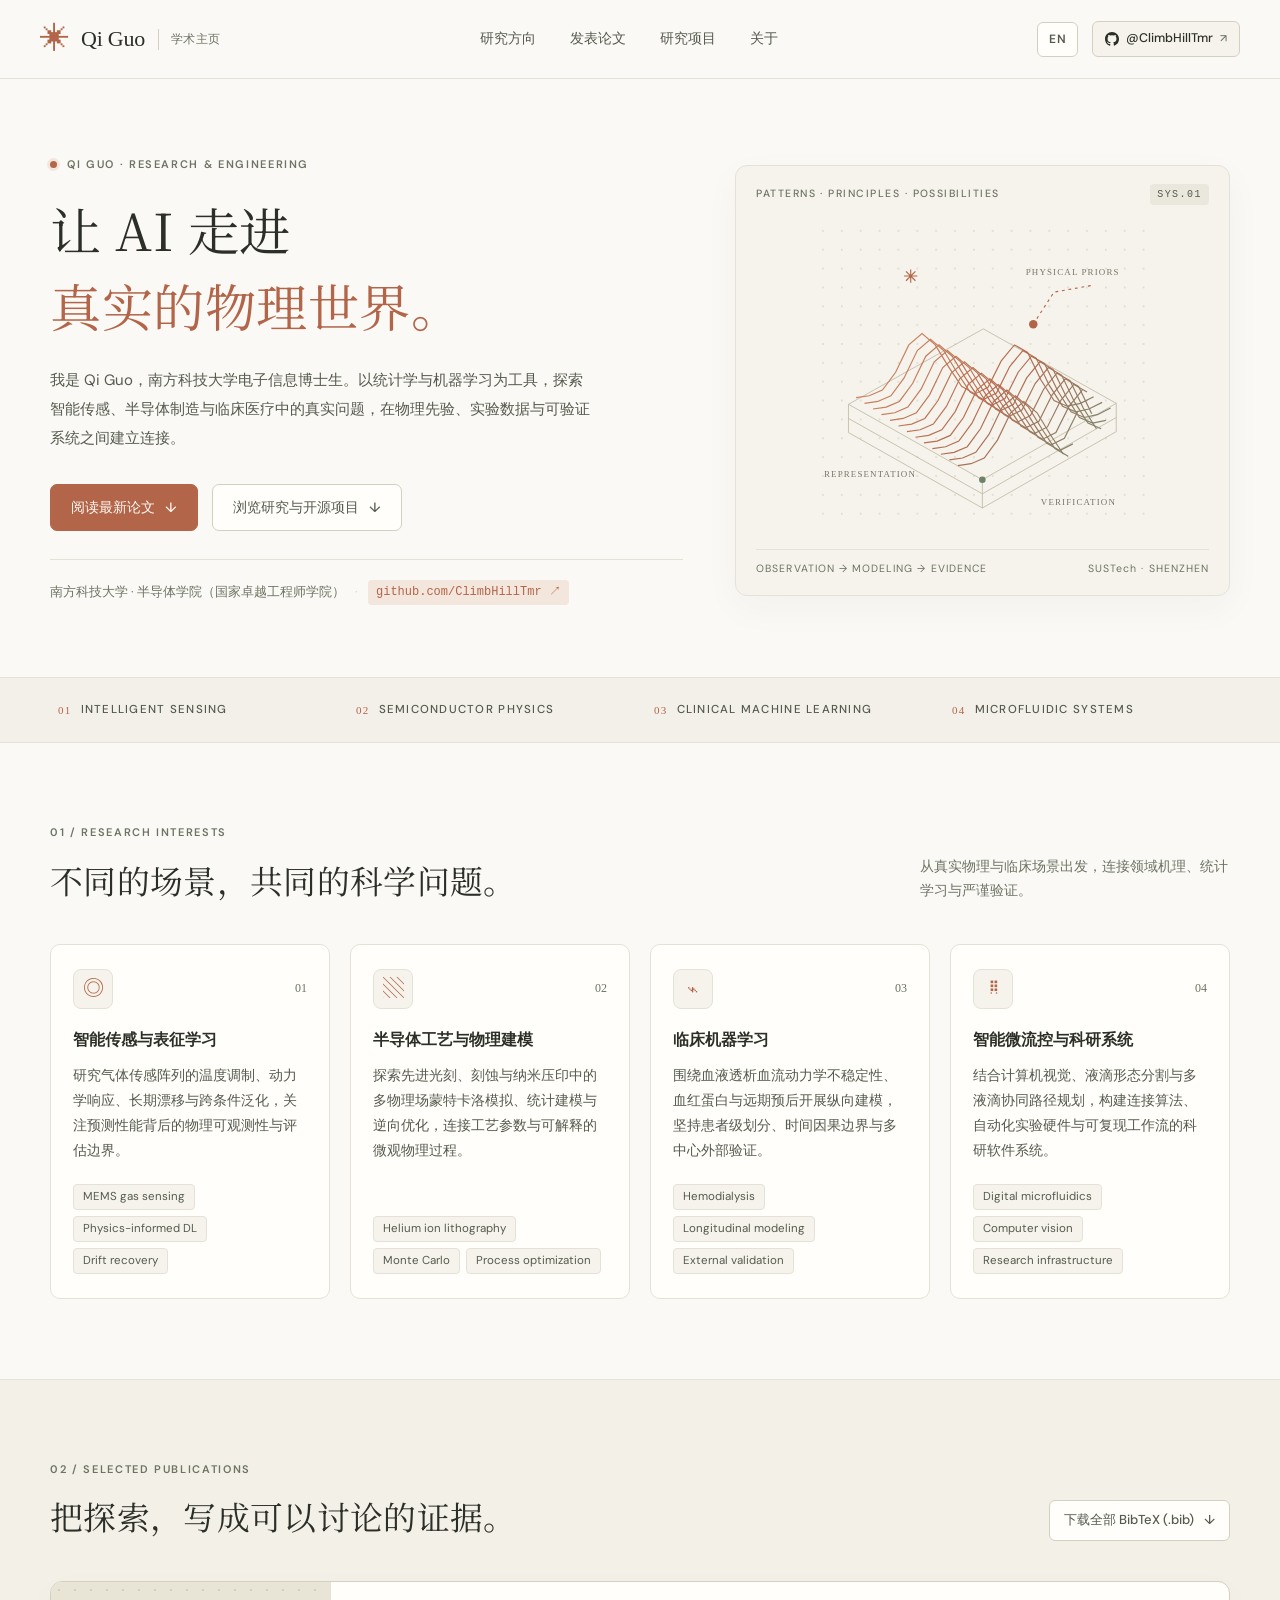
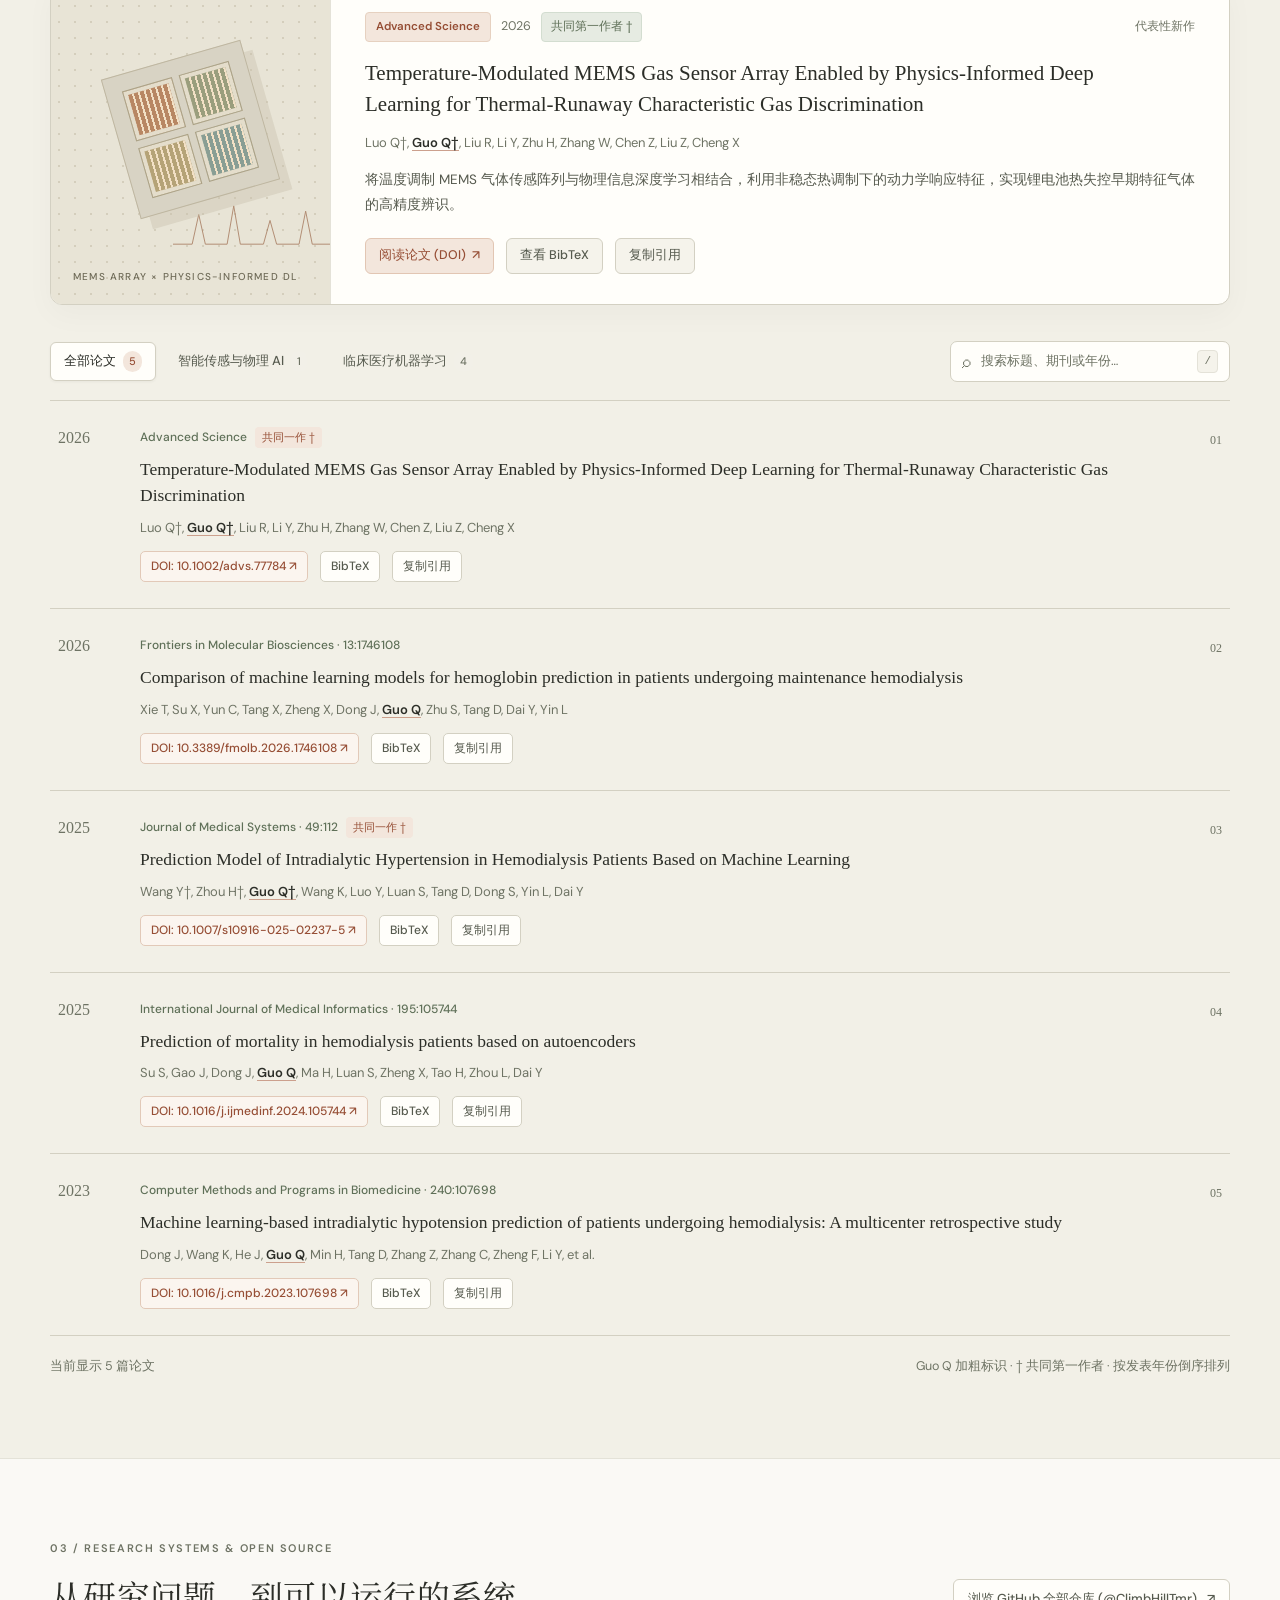
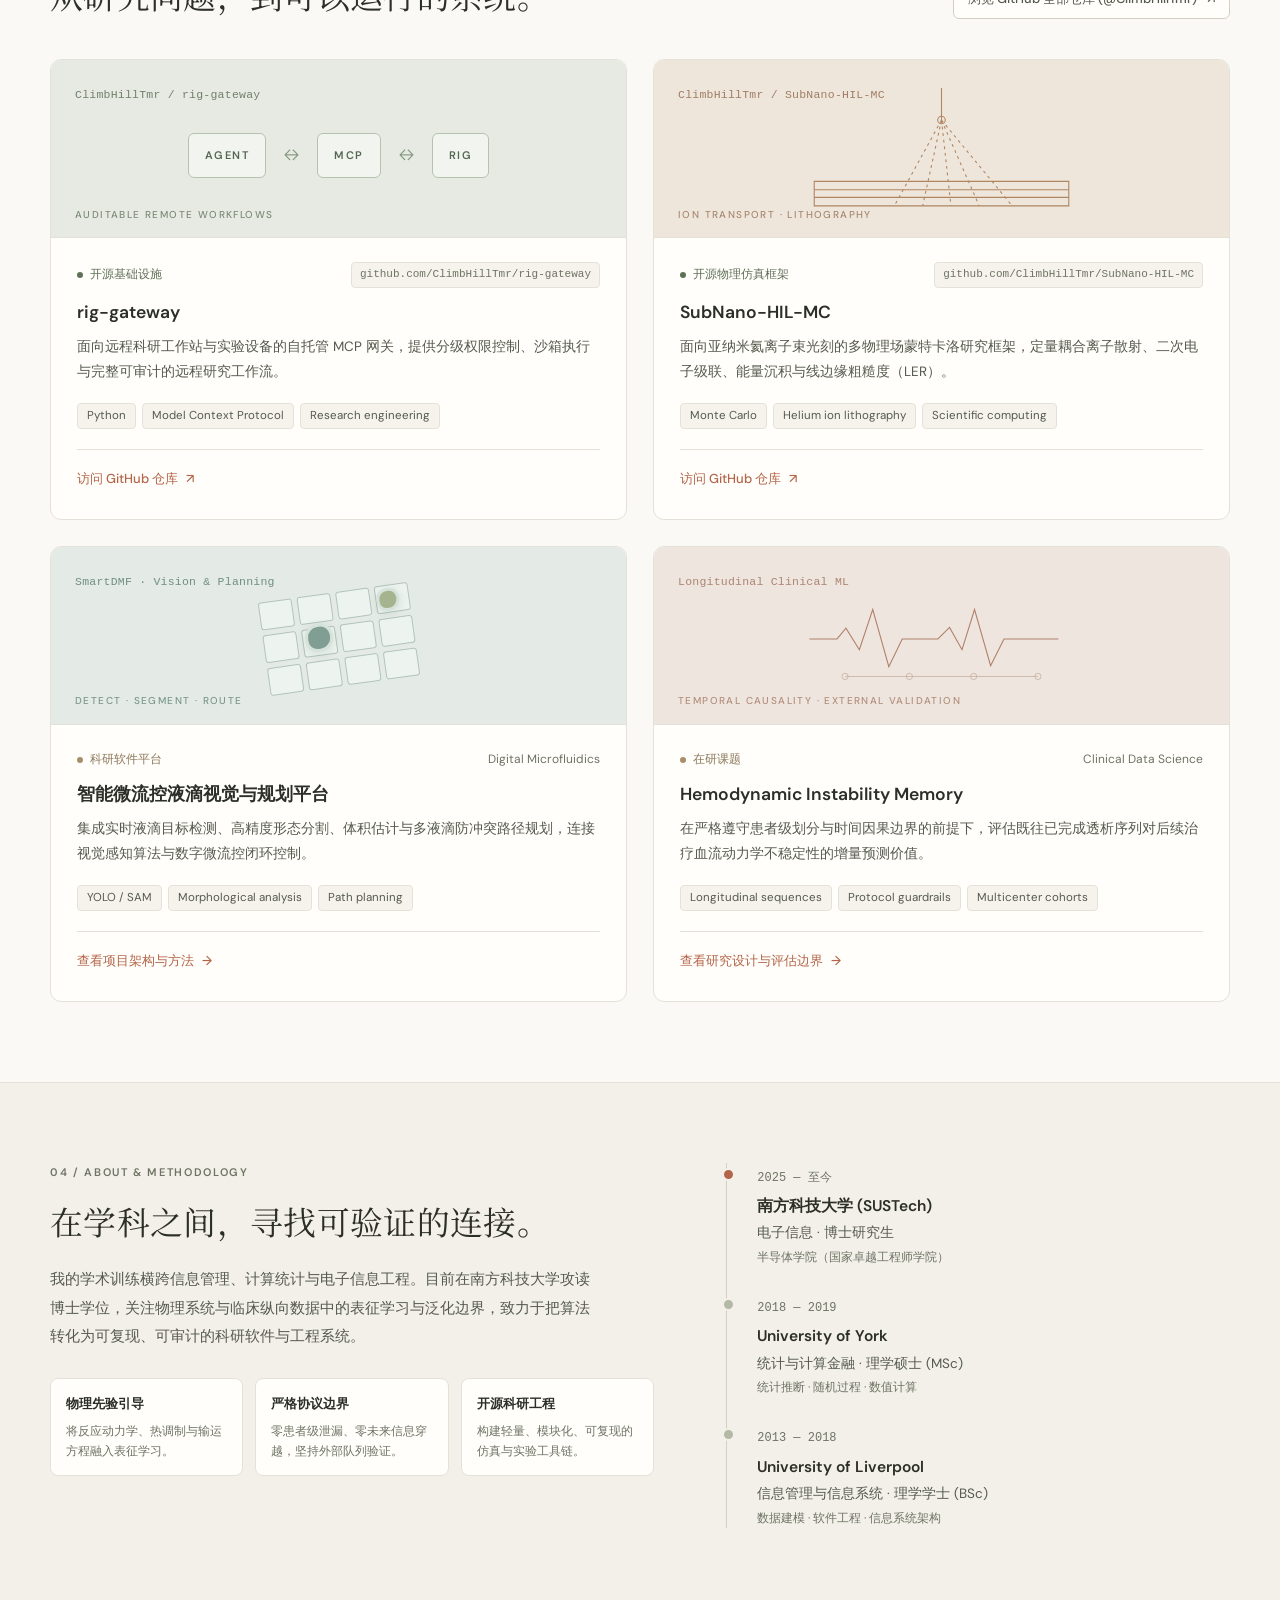
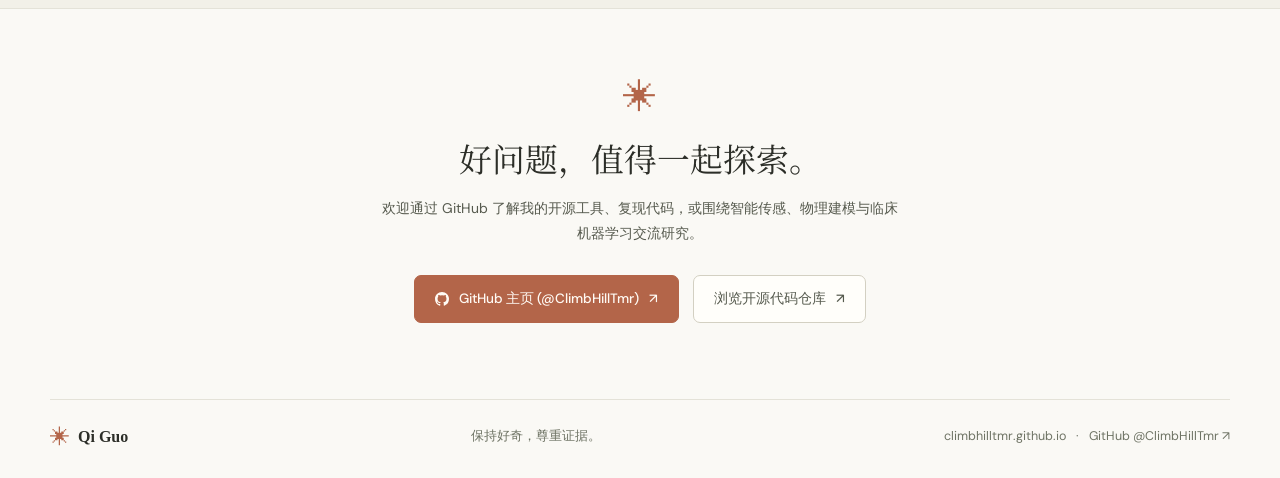
==== docs/preview.html @ ec3ea6d5 "Refine academic homepage design and optimize GitHub Pages root entry URL" ====
<!DOCTYPE html>
<html lang="zh-CN">
<head>
  <meta charset="UTF-8">
  <meta name="viewport" content="width=device-width, initial-scale=1.0">
  <title>Qi Guo · AI 与真实世界</title>
  <meta name="description" content="Qi Guo，南方科技大学电子信息博士生。研究智能传感、物理 AI、半导体工艺与临床机器学习。了解最新论文与研究项目。">
  <meta name="theme-color" content="#faf9f5">
  <link rel="canonical" href="https://climbhilltmr.github.io/">
  <meta property="og:title" content="Qi Guo · AI for the Physical World">
  <meta property="og:description" content="Research, publications, and projects at the intersection of machine learning, intelligent sensing, semiconductor modeling, and clinical data science.">
  <meta property="og:type" content="website">
  <meta property="og:url" content="https://climbhilltmr.github.io/">
  <link rel="icon" type="image/svg+xml" href="favicon.svg">
  <style>
@import url('https://fonts.googleapis.com/css2?family=DM+Sans:wght@400;500;600;700&family=Noto+Serif+SC:wght@400;500;600&display=swap');

:root {
  --bg: #faf9f5;
  --bg-alt: #f2f0e8;
  --surface: #fffefa;
  --surface-subtle: #f5f3eb;
  --ink: #2c2e28;
  --ink-secondary: #565a4e;
  --muted: #6e7364;
  --accent: #b36549;
  --accent-hover: #964e35;
  --accent-soft: #f3e6dc;
  --sage: #5f7058;
  --sage-soft: #e6ebe2;
  --line: #e4e2d8;
  --line-strong: #d3d0c2;
  --serif: 'Noto Serif SC', Georgia, 'Songti SC', serif;
  --sans: 'DM Sans', -apple-system, BlinkMacSystemFont, 'PingFang SC', 'Microsoft YaHei', sans-serif;
  --mono: ui-monospace, SFMono-Regular, Menlo, Monaco, Consolas, monospace;
}

* {
  box-sizing: border-box;
}

html {
  scroll-behavior: smooth;
  scroll-padding-top: 92px;
}

body {
  background: var(--bg);
  color: var(--ink);
  font-family: var(--sans);
  margin: 0;
  font-size: 15px;
  line-height: 1.75;
  -webkit-font-smoothing: antialiased;
}

a {
  color: inherit;
  text-decoration: none;
  transition: color 0.15s ease, border-color 0.15s ease, background-color 0.15s ease;
}

button, input, textarea {
  font: inherit;
  color: inherit;
}

button {
  cursor: pointer;
  border: 0;
  background: none;
}

a, button {
  -webkit-tap-highlight-color: transparent;
}

:where(a:any-link, button, input, textarea):focus-visible {
  outline: 2px solid var(--accent);
  outline-offset: 4px;
}

a:hover {
  color: var(--accent);
}

[hidden] {
  display: none !important;
}

.visually-hidden:where(:not(:focus-within, :active)) {
  position: absolute !important;
  clip-path: inset(50%) !important;
  overflow: hidden !important;
  width: 1px !important;
  height: 1px !important;
  margin: -1px !important;
  padding: 0 !important;
  border: 0 !important;
  white-space: nowrap !important;
}

.wrap {
  width: min(1180px, calc(100% - 96px));
  margin: 0 auto;
}

.skip {
  position: fixed;
  left: 20px;
  top: -100px;
  background: var(--surface);
  border: 1px solid var(--accent);
  border-radius: 6px;
  padding: 10px 16px;
  font-size: 13px;
  font-weight: 500;
  z-index: 100;
  box-shadow: 0 8px 24px #2c2e281a;
}

.skip:focus {
  top: 14px;
}

/* Header & Navigation */
.site-header {
  background: #faf9f5eb;
  border-bottom: 1px solid var(--line);
  position: sticky;
  top: 0;
  z-index: 30;
  backdrop-filter: blur(14px);
  -webkit-backdrop-filter: blur(14px);
}

.nav-wrap {
  width: min(1240px, calc(100% - 80px));
  height: 78px;
  margin: auto;
  display: flex;
  justify-content: space-between;
  align-items: center;
  gap: 24px;
}

.wordmark {
  display: inline-flex;
  align-items: center;
  gap: 11px;
  min-block-size: 36px;
}

.wordmark:hover {
  color: var(--ink);
}

.asterisk {
  font-size: 30px;
  font-family: Georgia, serif;
  color: var(--accent);
  font-weight: 400;
  line-height: 1;
}

.wordmark strong {
  font: 500 22px Georgia, serif;
  letter-spacing: -0.01em;
}

.wordmark-tag {
  border-left: 1px solid var(--line-strong);
  padding-left: 12px;
  margin-left: 2px;
  font-size: 12px;
  color: var(--muted);
  letter-spacing: 0.03em;
}

nav {
  display: flex;
  align-items: center;
  gap: 30px;
}

nav a {
  font-size: 13.5px;
  font-weight: 500;
  color: var(--ink-secondary);
  padding: 6px 2px;
  min-block-size: 28px;
  display: inline-flex;
  align-items: center;
  position: relative;
}

nav a.active {
  color: var(--accent);
}

nav a.active::after {
  content: '';
  position: absolute;
  left: 0;
  right: 0;
  bottom: -2px;
  height: 1.5px;
  background: var(--accent);
  border-radius: 2px;
}

.nav-actions {
  display: flex;
  align-items: center;
  gap: 14px;
}

.lang-switch {
  font-size: 12px;
  font-weight: 600;
  letter-spacing: 0.04em;
  padding: 6px 11px;
  min-block-size: 32px;
  min-inline-size: 36px;
  border: 1px solid var(--line-strong);
  border-radius: 6px;
  color: var(--ink-secondary);
  background: var(--surface);
  transition: background-color 0.15s, border-color 0.15s, color 0.15s;
}

.lang-switch:hover {
  border-color: var(--accent);
  color: var(--accent);
  background: var(--accent-soft);
}

.github-nav {
  display: inline-flex;
  align-items: center;
  gap: 7px;
  font-size: 12.5px;
  font-weight: 500;
  padding: 6px 12px;
  min-block-size: 32px;
  border-radius: 6px;
  border: 1px solid var(--line-strong);
  background: var(--surface-subtle);
  color: var(--ink);
}

.github-nav:hover {
  border-color: var(--accent);
  background: var(--accent-soft);
  color: var(--accent-hover);
}

.gh-icon {
  width: 14px;
  height: 14px;
  fill: currentColor;
  flex-shrink: 0;
}

.ext-arrow {
  color: var(--muted);
  font-size: 11px;
}

/* Hero Section */
.hero {
  display: grid;
  grid-template-columns: 1.28fr 1fr;
  gap: 52px;
  padding-top: 76px;
  padding-bottom: 72px;
  align-items: center;
}

.eyebrow {
  font-size: 11px;
  font-weight: 600;
  letter-spacing: 0.15em;
  color: var(--muted);
  margin: 0 0 18px;
  text-transform: uppercase;
}

.hero .eyebrow {
  display: flex;
  align-items: center;
  gap: 10px;
}

.status-dot {
  width: 7px;
  height: 7px;
  border-radius: 50%;
  background: var(--accent);
  box-shadow: 0 0 0 3px var(--accent-soft);
}

.hero h1 {
  font-family: var(--serif);
  font-weight: 400;
  font-size: clamp(2.25rem, 3.1vw + 1rem, 3.2rem);
  line-height: 1.48;
  letter-spacing: 0.01em;
  margin: 0 0 22px;
  color: var(--ink);
}

.hero h1 em {
  color: var(--accent);
  font-style: normal;
}

.hero-intro {
  color: var(--ink-secondary);
  font-size: 15px;
  line-height: 1.95;
  max-width: 540px;
  margin: 0 0 30px;
}

.hero-buttons {
  display: flex;
  flex-wrap: wrap;
  align-items: center;
  gap: 14px;
}

.button {
  display: inline-flex;
  align-items: center;
  justify-content: center;
  gap: 10px;
  border: 1px solid var(--line-strong);
  border-radius: 7px;
  padding: 11px 20px;
  min-block-size: 42px;
  font-size: 13.5px;
  font-weight: 500;
  background: var(--surface);
  color: var(--ink);
  transition: background-color 0.15s ease, border-color 0.15s ease, color 0.15s ease, transform 0.15s ease;
}

.button:hover {
  border-color: var(--ink-secondary);
  background: var(--bg-alt);
  color: var(--ink);
}

.button.primary {
  background: var(--accent);
  color: #fffaf4;
  border-color: var(--accent);
}

.button.primary:hover {
  background: var(--accent-hover);
  border-color: var(--accent-hover);
  color: #ffffff;
}

.button.secondary {
  background: var(--surface);
  color: var(--ink-secondary);
}

.button.secondary:hover {
  border-color: var(--accent);
  color: var(--accent);
  background: var(--accent-soft);
}

.hero-meta {
  margin-top: 28px;
  padding-top: 20px;
  border-top: 1px solid var(--line);
  display: flex;
  flex-wrap: wrap;
  align-items: center;
  gap: 10px;
  font-size: 12.5px;
  color: var(--muted);
}

.meta-sep {
  color: var(--line-strong);
}

.hero-gh-link {
  font-family: var(--mono);
  font-size: 12px;
  color: var(--accent);
  padding: 2px 8px;
  border-radius: 4px;
  background: var(--accent-soft);
}

.hero-gh-link:hover {
  background: #ead5c5;
  color: var(--accent-hover);
}

.hero-visual {
  position: relative;
}

.visual-card {
  background: var(--surface-subtle);
  border: 1px solid var(--line);
  border-radius: 12px;
  padding: 18px 20px 16px;
  box-shadow: 0 12px 36px #2c2e280a;
}

.visual-kicker {
  display: flex;
  align-items: center;
  justify-content: space-between;
  font-size: 10.5px;
  font-weight: 500;
  letter-spacing: 0.14em;
  color: var(--muted);
  margin-bottom: 6px;
}

.visual-badge {
  font-family: var(--mono);
  font-size: 10px;
  padding: 2px 7px;
  border-radius: 4px;
  background: #eae7dc;
  color: var(--ink-secondary);
}

.visual-card > svg {
  display: block;
  width: 100%;
  max-height: 330px;
}

.visual-foot {
  display: flex;
  align-items: center;
  justify-content: space-between;
  margin-top: 8px;
  padding-top: 10px;
  border-top: 1px solid var(--line);
  font-size: 10.5px;
  letter-spacing: 0.1em;
  color: var(--muted);
}

/* Research Domain Strip */
.research-strip {
  border-block: 1px solid var(--line);
  background: var(--bg-alt);
}

.research-strip > .wrap {
  display: grid;
  grid-template-columns: repeat(4, 1fr);
  gap: 12px;
  padding-block: 16px;
}

.research-strip a {
  display: inline-flex;
  align-items: center;
  gap: 9px;
  font-size: 11.5px;
  font-weight: 500;
  letter-spacing: 0.11em;
  color: var(--ink-secondary);
  padding: 6px 8px;
  border-radius: 6px;
}

.research-strip a span {
  font-family: Georgia, serif;
  font-size: 11px;
  color: var(--accent);
}

.research-strip a:hover {
  color: var(--accent);
  background: #e9e6dc;
}

/* Generic Sections */
.section {
  padding-top: 80px;
  padding-bottom: 80px;
}

.section-top {
  display: flex;
  align-items: flex-end;
  justify-content: space-between;
  gap: 32px;
  margin-bottom: 40px;
}

.section-top .eyebrow {
  margin-bottom: 12px;
}

.section h2 {
  font-family: var(--serif);
  font-size: clamp(1.6rem, 2vw + 0.85rem, 2.05rem);
  letter-spacing: 0.01em;
  line-height: 1.5;
  font-weight: 400;
  margin: 0;
  color: var(--ink);
}

.section-note {
  font-size: 13.5px;
  line-height: 1.8;
  color: var(--muted);
  max-width: 310px;
  margin: 0;
}

.pill-link {
  display: inline-flex;
  align-items: center;
  gap: 10px;
  font-size: 13px;
  font-weight: 500;
  color: var(--ink-secondary);
  white-space: nowrap;
  padding: 8px 14px;
  min-block-size: 36px;
  border: 1px solid var(--line-strong);
  border-radius: 6px;
  background: var(--surface);
}

.pill-link:hover {
  border-color: var(--accent);
  color: var(--accent);
  background: var(--accent-soft);
}

/* 01 Research Grid */
.research-grid {
  display: grid;
  grid-template-columns: repeat(4, 1fr);
  gap: 20px;
}

.research-item {
  position: relative;
  padding: 24px 22px;
  background: var(--surface);
  border: 1px solid var(--line);
  border-radius: 10px;
  display: flex;
  flex-direction: column;
  transition: border-color 0.2s ease, transform 0.2s ease, box-shadow 0.2s ease;
}

.research-item:hover {
  border-color: var(--line-strong);
  transform: translateY(-2px);
  box-shadow: 0 10px 28px #2c2e280a;
}

.research-card-head {
  display: flex;
  align-items: center;
  justify-content: space-between;
  margin-bottom: 20px;
}

.research-icon {
  width: 40px;
  height: 40px;
  background: var(--surface-subtle);
  border: 1px solid var(--line);
  border-radius: 8px;
  color: var(--accent);
  display: grid;
  place-items: center;
  font-size: 21px;
}

.item-index {
  font-size: 12px;
  color: var(--muted);
  font-family: Georgia, serif;
}

.research-item h3 {
  font-weight: 600;
  font-size: 15.5px;
  line-height: 1.5;
  margin: 0 0 12px;
  color: var(--ink);
}

.research-item p {
  font-size: 13.5px;
  line-height: 1.85;
  color: var(--ink-secondary);
  margin: 0 0 20px;
  flex: 1;
}

.tags {
  display: flex;
  flex-wrap: wrap;
  gap: 6px;
}

.tags span {
  font-size: 11.5px;
  padding: 4px 9px;
  background: var(--surface-subtle);
  border: 1px solid var(--line);
  border-radius: 4px;
  color: var(--ink-secondary);
  line-height: 1.4;
}

/* 02 Publications */
.publications {
  background: #f2f0e7;
  border-block: 1px solid var(--line);
}

.featured-paper {
  display: grid;
  grid-template-columns: 280px 1fr;
  background: var(--surface);
  border: 1px solid var(--line-strong);
  border-radius: 12px;
  overflow: hidden;
  margin-bottom: 36px;
  box-shadow: 0 10px 30px #2c2e2808;
}

.paper-art {
  background: #e8e4d6;
  position: relative;
  display: flex;
  align-items: center;
  justify-content: center;
  min-height: 290px;
  overflow: hidden;
  border-right: 1px solid var(--line);
}

.paper-art::before {
  content: '';
  position: absolute;
  inset: 0;
  background-image: radial-gradient(#b5ad96 1px, transparent 1px);
  background-size: 16px 16px;
  opacity: 0.4;
}

.chip {
  display: grid;
  grid-template-columns: repeat(2, 50px);
  gap: 9px;
  padding: 17px;
  background: #d8d3c4;
  transform: rotate(-16deg);
  border: 1px solid #bfb7a1;
  box-shadow: 9px 13px 0 #c6bfab66;
  z-index: 1;
  margin-top: -26px;
}

.chip > span {
  height: 50px;
  border: 4px solid #e4ddcb;
  outline: 1px solid #aba185;
  position: relative;
  background: repeating-linear-gradient(90deg, transparent, transparent 4px, #f2e0c5 4px, #f2e0c5 6px);
}

.chip > span:nth-child(1) { background-color: #b88763; }
.chip > span:nth-child(2) { background-color: #9a9e7d; }
.chip > span:nth-child(3) { background-color: #b5a377; }
.chip > span:nth-child(4) { background-color: #899e94; }

.signal {
  position: absolute;
  bottom: 40px;
  right: -8px;
  width: 165px;
  opacity: 0.78;
}

.signal svg {
  fill: none;
  stroke: #9e6d50;
  stroke-width: 1.4;
}

.art-label {
  position: absolute;
  bottom: 18px;
  left: 22px;
  font-size: 10px;
  font-weight: 500;
  letter-spacing: 0.12em;
  color: #6f6b58;
}

.featured-copy {
  padding: 30px 34px;
  display: flex;
  flex-direction: column;
  justify-content: center;
}

.paper-meta {
  display: flex;
  align-items: center;
  flex-wrap: wrap;
  gap: 10px;
  font-size: 12.5px;
  color: var(--muted);
}

.journal-pill {
  font-size: 11.5px;
  font-weight: 600;
  color: var(--accent-hover);
  padding: 4px 10px;
  background: var(--accent-soft);
  border: 1px solid #e6d1c0;
  border-radius: 4px;
}

.role-pill {
  font-size: 11.5px;
  font-weight: 500;
  color: var(--sage);
  padding: 4px 9px;
  background: var(--sage-soft);
  border: 1px solid #d3ddd0;
  border-radius: 4px;
}

.latest {
  font-size: 11.5px;
  font-weight: 500;
  color: var(--muted);
  margin-left: auto;
}

.featured-copy h3 {
  font: 400 21px/1.48 Georgia, serif;
  margin: 16px 0 12px;
  max-width: 740px;
  color: var(--ink);
}

.authors {
  font-size: 13px;
  color: var(--muted);
  line-height: 1.7;
  margin: 0;
}

.author-self {
  color: var(--ink);
  font-weight: 600;
  text-decoration: underline;
  text-decoration-color: #cca08d;
  text-underline-offset: 3px;
}

.paper-summary {
  font-size: 13.5px;
  line-height: 1.85;
  color: var(--ink-secondary);
  margin: 14px 0 20px;
}

.paper-actions {
  display: flex;
  flex-wrap: wrap;
  gap: 12px;
  align-items: center;
  font-size: 12.5px;
}

.action-pill {
  display: inline-flex;
  align-items: center;
  gap: 6px;
  padding: 6px 13px;
  min-block-size: 32px;
  border-radius: 6px;
  border: 1px solid var(--line-strong);
  background: var(--surface-subtle);
  font-size: 12.5px;
  font-weight: 500;
  color: var(--ink-secondary);
}

.action-pill:hover {
  border-color: var(--accent);
  color: var(--accent);
  background: var(--accent-soft);
}

.action-pill.primary-link {
  background: var(--accent-soft);
  border-color: #e2c6b3;
  color: var(--accent-hover);
}

.action-pill.primary-link:hover {
  background: var(--accent);
  border-color: var(--accent);
  color: #fff;
}

.publication-controls {
  display: flex;
  align-items: center;
  justify-content: space-between;
  gap: 20px;
  padding-bottom: 18px;
  border-bottom: 1px solid var(--line-strong);
}

.filter-group {
  display: flex;
  flex-wrap: wrap;
  gap: 8px;
}

.filter {
  display: inline-flex;
  align-items: center;
  gap: 7px;
  font-size: 13px;
  font-weight: 500;
  border-radius: 6px;
  padding: 7px 13px;
  min-block-size: 34px;
  color: var(--ink-secondary);
  border: 1px solid transparent;
  transition: background-color 0.15s, color 0.15s, border-color 0.15s;
}

.filter:hover {
  background: #e7e4d8;
  color: var(--ink);
}

.filter.active {
  background: var(--surface);
  border-color: var(--line-strong);
  color: var(--ink);
  box-shadow: 0 1px 3px #2c2e280d;
}

.filter-count {
  font-size: 11px;
  padding: 1px 6px;
  border-radius: 10px;
  background: var(--bg-alt);
  color: var(--muted);
}

.filter.active .filter-count {
  background: var(--accent-soft);
  color: var(--accent-hover);
}

.paper-search {
  display: flex;
  align-items: center;
  gap: 8px;
  background: var(--surface);
  border: 1px solid var(--line-strong);
  border-radius: 7px;
  padding: 4px 11px;
  min-block-size: 36px;
  color: var(--muted);
}

.paper-search:focus-within {
  border-color: var(--accent);
}

.search-icon {
  font-size: 17px;
  line-height: 1;
}

.paper-search input {
  width: 210px;
  border: 0;
  background: none;
  outline: none;
  padding: 4px 2px;
  font-size: 13px;
  color: var(--ink);
}

.paper-search input::placeholder {
  color: var(--muted);
}

.search-kbd {
  font-family: var(--mono);
  font-size: 11px;
  padding: 1px 6px;
  border: 1px solid var(--line);
  border-radius: 4px;
  color: var(--muted);
  background: var(--surface-subtle);
}

.paper-row {
  display: grid;
  grid-template-columns: 64px 1fr 32px;
  gap: 18px;
  padding: 26px 8px;
  border-bottom: 1px solid var(--line-strong);
  transition: background-color 0.15s ease;
}

.paper-row:hover {
  background: #f7f5ed;
}

.paper-row > time {
  font: 400 16px Georgia, serif;
  color: var(--muted);
  padding-top: 2px;
}

.paper-row-meta {
  display: flex;
  align-items: center;
  flex-wrap: wrap;
  gap: 8px;
}

.paper-journal {
  font-size: 12px;
  font-weight: 500;
  color: var(--sage);
}

.paper-tag {
  font-size: 11px;
  padding: 1px 7px;
  border-radius: 4px;
  background: var(--accent-soft);
  color: var(--accent-hover);
}

.paper-row h3 {
  font: 400 17.5px/1.52 Georgia, serif;
  margin: 8px 0;
  color: var(--ink);
}

.paper-row p {
  font-size: 13px;
  color: var(--muted);
  line-height: 1.7;
  margin: 0 0 12px;
}

.paper-row .paper-actions a,
.paper-row .paper-actions button {
  font-size: 12px;
  font-weight: 500;
  padding: 4px 10px;
  min-block-size: 28px;
  border-radius: 5px;
  border: 1px solid var(--line-strong);
  background: var(--surface);
  color: var(--ink-secondary);
  display: inline-flex;
  align-items: center;
}

.paper-row .paper-actions a {
  color: var(--accent-hover);
  border-color: #e2c9b8;
  background: #fbf5ef;
}

.paper-row .paper-actions a:hover,
.paper-row .paper-actions button:hover {
  border-color: var(--accent);
  color: var(--accent-hover);
  background: var(--accent-soft);
}

.pub-number {
  font-family: Georgia, serif;
  font-size: 12px;
  color: var(--muted);
  text-align: right;
  padding-top: 3px;
}

.publication-foot {
  display: flex;
  justify-content: space-between;
  flex-wrap: wrap;
  gap: 12px;
  font-size: 12.5px;
  color: var(--muted);
  margin-top: 20px;
}

.empty {
  padding: 36px 20px;
  text-align: center;
  color: var(--muted);
  font-size: 14px;
  background: var(--surface);
  border: 1px dashed var(--line-strong);
  border-radius: 8px;
  margin-top: 16px;
}

/* 03 Projects Grid */
.project-grid {
  display: grid;
  grid-template-columns: repeat(2, 1fr);
  gap: 26px;
}

.project {
  border: 1px solid var(--line);
  border-radius: 11px;
  overflow: hidden;
  background: var(--surface);
  display: flex;
  flex-direction: column;
  transition: border-color 0.2s ease, transform 0.2s ease, box-shadow 0.2s ease;
}

.project:hover {
  border-color: var(--line-strong);
  transform: translateY(-3px);
  box-shadow: 0 12px 32px #2c2e280c;
}

.project-visual {
  height: 178px;
  position: relative;
  overflow: hidden;
  padding: 20px 24px;
  background: #eeeee4;
  border-bottom: 1px solid var(--line);
}

.terminal-label {
  font-family: var(--mono);
  font-size: 11.5px;
  font-weight: 500;
  letter-spacing: 0.02em;
  opacity: 0.8;
}

.visual-detail {
  position: absolute;
  bottom: 14px;
  left: 24px;
  font-size: 10px;
  font-weight: 500;
  letter-spacing: 0.14em;
  opacity: 0.72;
}

.gateway {
  background: #e6eae2;
  color: #546651;
}

.gateway-flow {
  display: flex;
  align-items: center;
  justify-content: center;
  margin-top: 26px;
  gap: 18px;
}

.gateway-flow span {
  font-size: 11px;
  font-weight: 600;
  letter-spacing: 0.14em;
  border: 1px solid #b5c2ae;
  background: #f2f5ef;
  padding: 12px 16px;
  border-radius: 6px;
}

.gateway-flow i {
  font-style: normal;
  color: #84967f;
}

.lithography {
  background: #eee6db;
  color: #8c6448;
}

.lithography svg {
  display: block;
  position: absolute;
  inset: 28px 40px auto;
  width: calc(100% - 80px);
  height: 132px;
  fill: none;
  stroke: #b08562;
  stroke-width: 1.15;
}

.droplet {
  background: #e4eae6;
  color: #53786e;
}

.droplet-grid {
  position: absolute;
  left: 50%;
  top: 52%;
  transform: translate(-50%, -50%) rotate(-8deg);
  display: grid;
  grid-template-columns: repeat(4, 34px);
  gap: 5px;
}

.droplet-grid span {
  height: 28px;
  border: 1px solid #b2c5b8;
  border-radius: 3px;
  background: #edf3ef;
}

.droplet-grid i {
  position: absolute;
  width: 28px;
  height: 28px;
  left: 42px;
  top: 29px;
  background: #809e93;
  border: 3px solid #d5e3db;
  border-radius: 48% 45% 50% 42%;
  box-shadow: 0 2px 8px #53786e26;
}

.droplet-grid i:last-child {
  width: 23px;
  height: 23px;
  left: 118px;
  top: 3px;
  background: #a5b38e;
}

.clinical {
  background: #efe5df;
  color: #9b6e56;
}

.clinical svg {
  position: absolute;
  top: 25px;
  left: 45px;
  width: calc(100% - 90px);
  height: 125px;
  stroke: #b0826b;
  stroke-width: 1.25;
  fill: none;
}

.clinical svg > g {
  stroke: #c4ad9d;
  stroke-width: 0.85;
}

.project-copy {
  padding: 24px 26px;
  display: flex;
  flex-direction: column;
  flex: 1;
}

.project-meta {
  display: flex;
  justify-content: space-between;
  align-items: center;
  flex-wrap: wrap;
  gap: 10px;
  font-size: 12px;
  color: var(--muted);
  margin-bottom: 12px;
}

.project-status {
  color: var(--sage);
  font-size: 12px;
  font-weight: 500;
}

.project-status::before {
  content: '';
  width: 6px;
  height: 6px;
  display: inline-block;
  border-radius: 50%;
  background: var(--sage);
  margin-right: 7px;
  vertical-align: middle;
}

.project-status.neutral {
  color: #8c7759;
}

.project-status.neutral::before {
  background: #a88f6b;
}

.repo-slug {
  font-family: var(--mono);
  font-size: 11px;
  color: var(--muted);
  background: var(--surface-subtle);
  padding: 2px 8px;
  border-radius: 4px;
  border: 1px solid var(--line);
}

.project h3 {
  font-size: 17.5px;
  font-weight: 600;
  line-height: 1.45;
  margin: 0 0 10px;
  color: var(--ink);
}

.project p {
  font-size: 13.5px;
  color: var(--ink-secondary);
  line-height: 1.85;
  margin: 0 0 18px;
  flex: 1;
}

.project .tags {
  margin-bottom: 20px;
}

.project-actions {
  padding-top: 14px;
  border-top: 1px solid var(--line);
}

.project-link {
  font-size: 13px;
  font-weight: 500;
  padding: 4px 0;
  min-block-size: 28px;
  color: var(--accent);
  display: inline-flex;
  align-items: center;
  gap: 8px;
}

.project-link:hover {
  color: var(--accent-hover);
}

/* 04 About & Methodology */
.about {
  border-block: 1px solid var(--line);
  background: var(--bg-alt);
}

.about-grid {
  display: grid;
  grid-template-columns: 1.2fr 1fr;
  gap: 72px;
  align-items: start;
}

.about .eyebrow {
  margin-bottom: 14px;
}

.about-description {
  font-size: 14.5px;
  line-height: 1.95;
  color: var(--ink-secondary);
  margin: 20px 0 28px;
  max-width: 540px;
}

.principles-grid {
  display: grid;
  grid-template-columns: repeat(3, 1fr);
  gap: 12px;
}

.principle-card {
  background: var(--surface);
  border: 1px solid var(--line);
  border-radius: 8px;
  padding: 14px 15px;
}

.principle-card strong {
  display: block;
  font-size: 13px;
  font-weight: 600;
  color: var(--ink);
  margin-bottom: 6px;
}

.principle-card span {
  display: block;
  font-size: 12px;
  line-height: 1.65;
  color: var(--muted);
}

.education {
  display: grid;
  gap: 26px;
  border-left: 1px solid var(--line-strong);
  padding-left: 30px;
}

.education > div {
  position: relative;
}

.education > div::before {
  content: '';
  height: 9px;
  width: 9px;
  background: #b4b9a5;
  border-radius: 50%;
  position: absolute;
  left: -35px;
  top: 5px;
  border: 2px solid var(--bg-alt);
}

.education > div:first-child::before {
  background: var(--accent);
}

.edu-period {
  font-family: var(--mono);
  font-size: 12px;
  color: var(--muted);
}

.education h3 {
  font-size: 15.5px;
  font-weight: 600;
  line-height: 1.5;
  margin: 6px 0 4px;
  color: var(--ink);
}

.education p {
  font-size: 13.5px;
  color: var(--ink-secondary);
  margin: 0 0 4px;
  line-height: 1.6;
}

.education small {
  display: block;
  font-size: 12px;
  color: var(--muted);
  line-height: 1.6;
}

/* Contact CTA */
.contact {
  text-align: center;
  padding-top: 72px;
  padding-bottom: 76px;
}

.contact .asterisk {
  font-size: 34px;
  display: block;
  margin-bottom: 18px;
}

.contact h2 {
  font: 400 clamp(1.6rem, 2vw + 0.85rem, 2.05rem)/1.55 var(--serif);
  margin: 0 0 12px;
}

.contact p {
  font-size: 14px;
  color: var(--ink-secondary);
  line-height: 1.85;
  max-width: 520px;
  margin: 0 auto 28px;
}

.contact-actions {
  display: flex;
  justify-content: center;
  flex-wrap: wrap;
  gap: 14px;
}

/* Footer */
.site-footer {
  padding-top: 26px;
  padding-bottom: 30px;
  border-top: 1px solid var(--line);
  display: flex;
  align-items: center;
  justify-content: space-between;
  color: var(--muted);
  font-size: 12.5px;
  gap: 20px;
}

.footer-brand {
  display: inline-flex;
  align-items: center;
  gap: 8px;
  font: 500 16px Georgia, serif;
  color: var(--ink);
  white-space: nowrap;
}

.footer-brand .asterisk {
  font-size: 20px;
}

.footer-motto {
  color: var(--muted);
}

.footer-links {
  display: flex;
  align-items: center;
  gap: 10px;
  font-size: 12.5px;
}

/* Dialogs & Toast */
dialog {
  border: 1px solid var(--line-strong);
  border-radius: 12px;
  width: min(660px, calc(100% - 32px));
  padding: 28px 30px;
  background: var(--surface);
  color: var(--ink);
  box-shadow: 0 25px 80px #2c2e2833;
  max-height: 85dvh;
  overflow: auto;
}

dialog::backdrop {
  background: #2c2e2855;
  backdrop-filter: blur(4px);
  -webkit-backdrop-filter: blur(4px);
}

.dialog-head {
  display: flex;
  justify-content: space-between;
  align-items: flex-start;
  gap: 20px;
  margin-bottom: 20px;
}

.dialog-head .eyebrow {
  margin-bottom: 6px;
}

.dialog-head h2 {
  font: 400 22px/1.45 var(--serif);
  margin: 0;
}

.close-dialog {
  font-size: 24px;
  line-height: 1;
  color: var(--muted);
  padding: 4px 8px;
  min-block-size: 32px;
  min-inline-size: 32px;
  border-radius: 6px;
}

.close-dialog:hover {
  background: var(--bg-alt);
  color: var(--ink);
}

.dialog-bottom {
  display: flex;
  flex-wrap: wrap;
  align-items: center;
  gap: 14px;
  margin-top: 18px;
  font-size: 13px;
  color: var(--sage);
}

#citation-text {
  width: 100%;
  min-height: 230px;
  border: 1px solid var(--line-strong);
  padding: 16px;
  border-radius: 8px;
  background: var(--surface-subtle);
  resize: vertical;
  font: 12.5px/1.75 var(--mono);
  color: var(--ink);
}

#project-detail {
  font-size: 14px;
  line-height: 1.9;
  color: var(--ink-secondary);
}

#project-detail p {
  margin: 0 0 14px;
}

#project-detail ul {
  margin: 12px 0 16px;
  padding-left: 20px;
}

#project-detail li {
  margin-bottom: 6px;
}

#project-detail .detail-note {
  font-size: 12.5px;
  color: var(--ink-secondary);
  background: var(--surface-subtle);
  border-left: 3px solid var(--accent);
  padding: 12px 16px;
  border-radius: 4px;
  margin-top: 16px;
}

.toast {
  position: fixed;
  left: 50%;
  bottom: 26px;
  transform: translateX(-50%);
  background: #2c2e28;
  color: #faf9f5;
  padding: 10px 18px;
  border-radius: 8px;
  font-size: 13px;
  font-weight: 500;
  box-shadow: 0 10px 30px #0000002e;
  z-index: 60;
}

.menu {
  display: none;
  min-block-size: 34px;
  min-inline-size: 34px;
  border: 1px solid var(--line-strong);
  border-radius: 6px;
  background: var(--surface);
}

.menu > span {
  width: 16px;
  height: 1.5px;
  background: var(--ink);
  display: block;
  margin: 4px auto;
}

/* Responsive Breakpoints */
@media (max-width: 1100px) {
  .wrap, .nav-wrap {
    width: calc(100% - 64px);
  }
  .hero {
    gap: 32px;
    padding-block: 60px;
  }
  .research-grid {
    grid-template-columns: repeat(2, 1fr);
  }
  .featured-paper {
    grid-template-columns: 230px 1fr;
  }
  .about-grid {
    grid-template-columns: 1fr;
    gap: 44px;
  }
}

@media (max-width: 820px) {
  .wrap, .nav-wrap {
    width: calc(100% - 44px);
  }
  .wordmark-tag {
    display: none;
  }
  nav {
    gap: 18px;
  }
  .hero {
    grid-template-columns: 1fr;
    padding-block: 48px;
  }
  .hero-intro {
    max-width: 100%;
  }
  .research-strip > .wrap {
    grid-template-columns: repeat(2, 1fr);
  }
  .section {
    padding-block: 60px;
  }
  .section-top {
    flex-direction: column;
    align-items: flex-start;
    gap: 14px;
  }
  .section-note {
    max-width: 100%;
  }
  .featured-paper {
    grid-template-columns: 1fr;
  }
  .paper-art {
    min-height: 200px;
    border-right: 0;
    border-bottom: 1px solid var(--line);
  }
  .publication-controls {
    flex-direction: column;
    align-items: stretch;
  }
  .paper-search input {
    width: 100%;
  }
  .project-grid {
    grid-template-columns: 1fr;
  }
  .principles-grid {
    grid-template-columns: 1fr;
  }
}

@media (max-width: 640px) {
  html {
    scroll-padding-top: 76px;
  }
  .wrap, .nav-wrap {
    width: calc(100% - 32px);
  }
  .nav-wrap {
    height: 68px;
  }
  .github-nav span:not(.ext-arrow) {
    display: none;
  }
  .menu {
    display: inline-block;
  }
  nav {
    display: none;
    position: absolute;
    top: 68px;
    left: 0;
    right: 0;
    background: var(--bg);
    border-bottom: 1px solid var(--line-strong);
    padding: 16px 20px;
    box-shadow: 0 12px 24px #2c2e2814;
    justify-content: space-around;
  }
  nav.open {
    display: flex;
  }
  .research-grid {
    grid-template-columns: 1fr;
  }
  .research-strip > .wrap {
    grid-template-columns: 1fr 1fr;
    gap: 8px;
  }
  .research-strip a {
    font-size: 10.5px;
  }
  .featured-copy {
    padding: 22px;
  }
  .paper-row {
    grid-template-columns: 44px 1fr;
    gap: 12px;
    padding: 22px 4px;
  }
  .pub-number {
    display: none;
  }
  .site-footer {
    flex-direction: column;
    align-items: flex-start;
    gap: 12px;
  }
  dialog {
    padding: 22px;
  }
}

@media (prefers-reduced-motion: reduce) {
  html {
    scroll-behavior: auto;
  }
  *, *::before, *::after {
    animation: none !important;
    transition: none !important;
  }
}
  </style>
  <script type="application/ld+json">{"@context":"https://schema.org","@type":"Person","name":"Qi Guo","url":"https://climbhilltmr.github.io/","affiliation":{"@type":"CollegeOrUniversity","name":"Southern University of Science and Technology"},"sameAs":["https://github.com/ClimbHillTmr"],"knowsAbout":["Machine Learning","Gas Sensing","Semiconductor Process Modeling","Clinical Data Science","Digital Microfluidics"]}</script>
</head>
<body>
<a class="skip" href="#main" data-zh="跳至主要内容" data-en="Skip to main content">跳至主要内容</a>

<header class="site-header">
  <div class="nav-wrap">
    <a class="wordmark" href="#home" aria-label="Qi Guo">
      <span class="asterisk" aria-hidden="true">✳</span>
      <strong>Qi Guo</strong>
      <span class="wordmark-tag" data-zh="学术主页" data-en="Research">学术主页</span>
    </a>
    <nav id="nav" aria-label="Primary">
      <a href="#research" data-zh="研究方向" data-en="Research">研究方向</a>
      <a href="#publications" data-zh="发表论文" data-en="Publications">发表论文</a>
      <a href="#projects" data-zh="研究项目" data-en="Projects">研究项目</a>
      <a href="#about" data-zh="关于" data-en="About">关于</a>
    </nav>
    <div class="nav-actions">
      <button id="language" type="button" class="lang-switch" aria-label="Switch to English">EN</button>
      <a href="https://github.com/ClimbHillTmr" target="_blank" rel="noopener noreferrer" class="github-nav" aria-label="GitHub @ClimbHillTmr">
        <svg class="gh-icon" viewBox="0 0 16 16" aria-hidden="true"><path d="M8 0C3.58 0 0 3.58 0 8a8 8 0 0 0 5.47 7.59c.4.07.55-.17.55-.38 0-.19-.01-.82-.01-1.49-2.01.37-2.53-.49-2.69-.94-.09-.23-.48-.94-.82-1.13-.28-.15-.68-.52-.01-.53.63-.01 1.08.58 1.23.82.72 1.21 1.87.87 2.33.66.07-.52.28-.87.51-1.07-1.78-.2-3.64-.89-3.64-3.95 0-.87.31-1.59.82-2.15-.08-.2-.36-1.02.08-2.12 0 0 .67-.21 2.2.82a7.42 7.42 0 0 1 4 0c1.53-1.04 2.2-.82 2.2-.82.44 1.1.16 1.92.08 2.12.51.56.82 1.27.82 2.15 0 3.07-1.87 3.75-3.65 3.95.29.25.54.73.54 1.48 0 1.07-.01 1.93-.01 2.2 0 .21.15.46.55.38A8.01 8.01 0 0 0 16 8c0-4.42-3.58-8-8-8Z"/></svg>
        <span>@ClimbHillTmr</span>
        <span class="ext-arrow" aria-hidden="true">↗</span>
      </a>
      <button id="menu" type="button" class="menu" aria-label="切换导航" aria-expanded="false" aria-controls="nav">
        <span></span><span></span>
      </button>
    </div>
  </div>
</header>

<main id="main" tabindex="-1">
  <section id="home" class="hero wrap">
    <div class="hero-copy">
      <p class="eyebrow"><span class="status-dot" aria-hidden="true"></span> QI GUO · RESEARCH &amp; ENGINEERING</p>
      <h1>
        <span data-zh="让 AI 走进" data-en="Bringing AI into">让 AI 走进</span><br>
        <em data-zh="真实的物理世界。" data-en="the physical world.">真实的物理世界。</em>
      </h1>
      <p class="hero-intro" data-zh="我是 Qi Guo，南方科技大学电子信息博士生。以统计学与机器学习为工具，探索智能传感、半导体制造与临床医疗中的真实问题，在物理先验、实验数据与可验证系统之间建立连接。" data-en="I’m Qi Guo, a doctoral student in Electronic Information at SUSTech. I use statistics and machine learning to study real-world problems across intelligent sensing, semiconductor manufacturing, and clinical medicine—bridging physical priors, empirical data, and verifiable systems.">我是 Qi Guo，南方科技大学电子信息博士生。以统计学与机器学习为工具，探索智能传感、半导体制造与临床医疗中的真实问题，在物理先验、实验数据与可验证系统之间建立连接。</p>
      <div class="hero-buttons">
        <a class="button primary" href="#publications">
          <span data-zh="阅读最新论文" data-en="Explore publications">阅读最新论文</span>
          <span aria-hidden="true">↓</span>
        </a>
        <a class="button secondary" href="#projects">
          <span data-zh="浏览研究与开源项目" data-en="Research &amp; open-source projects">浏览研究与开源项目</span>
          <span aria-hidden="true">↓</span>
        </a>
      </div>
      <div class="hero-meta">
        <span class="affiliation" data-zh="南方科技大学 · 半导体学院（国家卓越工程师学院）" data-en="SUSTech · College of Semiconductors (National Graduate College for Engineers)">南方科技大学 · 半导体学院（国家卓越工程师学院）</span>
        <span class="meta-sep" aria-hidden="true">·</span>
        <a class="hero-gh-link" href="https://github.com/ClimbHillTmr" target="_blank" rel="noopener noreferrer">github.com/ClimbHillTmr ↗</a>
      </div>
    </div>

    <div class="hero-visual" aria-hidden="true">
      <div class="visual-card">
        <div class="visual-kicker">
          <span>PATTERNS · PRINCIPLES · POSSIBILITIES</span>
          <span class="visual-badge">SYS.01</span>
        </div>
        <svg viewBox="0 0 420 350" fill="none">
          <defs>
            <pattern id="grid" width="20" height="20" patternUnits="userSpaceOnUse">
              <circle cx="1" cy="1" r=".8" fill="#c9c2b2"/>
            </pattern>
            <linearGradient id="surface" x1="85" y1="95" x2="320" y2="285" gradientUnits="userSpaceOnUse">
              <stop stop-color="#d98a63"/>
              <stop offset="0.55" stop-color="#b36549"/>
              <stop offset="1" stop-color="#6e8268"/>
            </linearGradient>
          </defs>
          <rect x="24" y="14" width="372" height="320" rx="6" fill="url(#grid)"/>
          <g stroke="#bfb7a4" stroke-width=".85">
            <path d="m68 205 142 80 142-81-141-79Z"/>
            <path d="m68 220 142 80 142-81M68 235l142 80 142-81"/>
            <path d="M68 205v30m142 50v30m142-111v30"/>
          </g>
          <g stroke="url(#surface)" stroke-width="1.25" opacity=".95">
            <path d="m76 198 14-2 14-6 14-19 14-29 14-12 14 12 14 23 14 21 14 8 14-7 14-28 14-17 14 8 14 29 14 22 14 6 14-3 14-7"/>
            <path d="m85 204 14-2 14-6 14-19 14-29 14-12 14 12 14 23 14 21 14 8 14-7 14-28 14-17 14 8 14 29 14 22 14 6 14-3 14-7"/>
            <path d="m94 210 14-2 14-6 14-19 14-29 14-12 14 12 14 23 14 21 14 8 14-7 14-28 14-17 14 8 14 29 14 22 14 6 14-3 14-7"/>
            <path d="m103 216 14-2 14-6 14-19 14-29 14-12 14 12 14 23 14 21 14 8 14-7 14-28 14-17 14 8 14 29 14 22 14 6 14-3"/>
            <path d="m112 222 14-2 14-6 14-19 14-29 14-12 14 12 14 23 14 21 14 8 14-7 14-28 14-17 14 8 14 29 14 22 14 6"/>
            <path d="m121 228 14-2 14-6 14-19 14-29 14-12 14 12 14 23 14 21 14 8 14-7 14-28 14-17 14 8 14 29 14 22"/>
            <path d="m130 234 14-2 14-6 14-19 14-29 14-12 14 12 14 23 14 21 14 8 14-7 14-28 14-17 14 8 14 29"/>
            <path d="m139 240 14-2 14-6 14-19 14-29 14-12 14 12 14 23 14 21 14 8 14-7 14-28 14-17 14 8"/>
            <path d="m148 246 14-2 14-6 14-19 14-29 14-12 14 12 14 23 14 21 14 8 14-7 14-28 14-17"/>
            <path d="m157 252 14-2 14-6 14-19 14-29 14-12 14 12 14 23 14 21 14 8 14-7 14-28"/>
            <path d="m166 258 14-2 14-6 14-19 14-29 14-12 14 12 14 23 14 21 14 8 14-7"/>
            <path d="m175 264 14-2 14-6 14-19 14-29 14-12 14 12 14 23 14 21 14 8"/>
            <path d="m184 270 14-2 14-6 14-19 14-29 14-12 14 12 14 23 14 21"/>
          </g>
          <g stroke="#b36549" stroke-width="1.2">
            <path d="M134 62v14m-7-7h14m-12-5 10 10m0-10-10 10"/>
            <path d="m264 120 22-34 40-7" stroke-dasharray="3 4"/>
          </g>
          <circle cx="264" cy="120" r="4.5" fill="#b36549"/>
          <circle cx="210" cy="285" r="3.5" fill="#6e8268"/>
          <g fill="#78776a" font-family="Georgia, serif" font-size="9.5" letter-spacing="1.2">
            <text x="256" y="68">PHYSICAL PRIORS</text>
            <text x="42" y="282">REPRESENTATION</text>
            <text x="272" y="312">VERIFICATION</text>
          </g>
        </svg>
        <div class="visual-foot">
          <span>OBSERVATION → MODELING → EVIDENCE</span>
          <span>SUSTech · SHENZHEN</span>
        </div>
      </div>
    </div>
  </section>

  <div class="research-strip" aria-label="Research domains">
    <div class="wrap">
      <a href="#research"><span>01</span> INTELLIGENT SENSING</a>
      <a href="#research"><span>02</span> SEMICONDUCTOR PHYSICS</a>
      <a href="#research"><span>03</span> CLINICAL MACHINE LEARNING</a>
      <a href="#research"><span>04</span> MICROFLUIDIC SYSTEMS</a>
    </div>
  </div>

  <section id="research" class="wrap section">
    <div class="section-top">
      <div>
        <p class="eyebrow">01 / RESEARCH INTERESTS</p>
        <h2 data-zh="不同的场景，共同的科学问题。" data-en="Different domains. Shared scientific questions.">不同的场景，共同的科学问题。</h2>
      </div>
      <p class="section-note" data-zh="从真实物理与临床场景出发，连接领域机理、统计学习与严谨验证。" data-en="Starting from physical and clinical reality to connect domain mechanisms, statistical learning, and rigorous validation.">从真实物理与临床场景出发，连接领域机理、统计学习与严谨验证。</p>
    </div>

    <div class="research-grid">
      <article class="research-item">
        <div class="research-card-head">
          <div class="research-icon" aria-hidden="true">◎</div>
          <span class="item-index">01</span>
        </div>
        <h3 data-zh="智能传感与表征学习" data-en="Intelligent sensing &amp; representations">智能传感与表征学习</h3>
        <p data-zh="研究气体传感阵列的温度调制、动力学响应、长期漂移与跨条件泛化，关注预测性能背后的物理可观测性与评估边界。" data-en="Studying temperature modulation, dynamic response, long-term drift, and cross-condition generalization in gas sensor arrays with strict evaluation boundaries.">研究气体传感阵列的温度调制、动力学响应、长期漂移与跨条件泛化，关注预测性能背后的物理可观测性与评估边界。</p>
        <div class="tags">
          <span>MEMS gas sensing</span>
          <span>Physics-informed DL</span>
          <span>Drift recovery</span>
        </div>
      </article>

      <article class="research-item">
        <div class="research-card-head">
          <div class="research-icon" aria-hidden="true">▧</div>
          <span class="item-index">02</span>
        </div>
        <h3 data-zh="半导体工艺与物理建模" data-en="Semiconductors &amp; physical modeling">半导体工艺与物理建模</h3>
        <p data-zh="探索先进光刻、刻蚀与纳米压印中的多物理场蒙特卡洛模拟、统计建模与逆向优化，连接工艺参数与可解释的微观物理过程。" data-en="Exploring multiphysics Monte Carlo simulation, statistical modeling, and optimization for lithography, etching, and nanoimprint processes.">探索先进光刻、刻蚀与纳米压印中的多物理场蒙特卡洛模拟、统计建模与逆向优化，连接工艺参数与可解释的微观物理过程。</p>
        <div class="tags">
          <span>Helium ion lithography</span>
          <span>Monte Carlo</span>
          <span>Process optimization</span>
        </div>
      </article>

      <article class="research-item">
        <div class="research-card-head">
          <div class="research-icon" aria-hidden="true">⌁</div>
          <span class="item-index">03</span>
        </div>
        <h3 data-zh="临床机器学习" data-en="Clinical machine learning">临床机器学习</h3>
        <p data-zh="围绕血液透析血流动力学不稳定性、血红蛋白与远期预后开展纵向建模，坚持患者级划分、时间因果边界与多中心外部验证。" data-en="Longitudinal modeling of hemodialysis instability, hemoglobin, and outcomes—enforcing patient-level splits, temporal causality, and multicenter validation.">围绕血液透析血流动力学不稳定性、血红蛋白与远期预后开展纵向建模，坚持患者级划分、时间因果边界与多中心外部验证。</p>
        <div class="tags">
          <span>Hemodialysis</span>
          <span>Longitudinal modeling</span>
          <span>External validation</span>
        </div>
      </article>

      <article class="research-item">
        <div class="research-card-head">
          <div class="research-icon" aria-hidden="true">⠿</div>
          <span class="item-index">04</span>
        </div>
        <h3 data-zh="智能微流控与科研系统" data-en="Microfluidics &amp; research systems">智能微流控与科研系统</h3>
        <p data-zh="结合计算机视觉、液滴形态分割与多液滴协同路径规划，构建连接算法、自动化实验硬件与可复现工作流的科研软件系统。" data-en="Integrating computer vision, droplet segmentation, and path planning into software infrastructure connecting algorithms and laboratory hardware.">结合计算机视觉、液滴形态分割与多液滴协同路径规划，构建连接算法、自动化实验硬件与可复现工作流的科研软件系统。</p>
        <div class="tags">
          <span>Digital microfluidics</span>
          <span>Computer vision</span>
          <span>Research infrastructure</span>
        </div>
      </article>
    </div>
  </section>

  <section id="publications" class="publications section">
    <div class="wrap">
      <div class="section-top">
        <div>
          <p class="eyebrow">02 / SELECTED PUBLICATIONS</p>
          <h2 data-zh="把探索，写成可以讨论的证据。" data-en="Turning questions into verifiable evidence.">把探索，写成可以讨论的证据。</h2>
        </div>
        <a class="text-link pill-link" href="publications.bib" download>
          <span data-zh="下载全部 BibTeX (.bib)" data-en="Download all BibTeX (.bib)">下载全部 BibTeX (.bib)</span>
          <span aria-hidden="true">↓</span>
        </a>
      </div>

      <article class="featured-paper">
        <div class="paper-art" aria-hidden="true">
          <div class="chip">
            <span></span><span></span><span></span><span></span>
          </div>
          <div class="signal">
            <svg viewBox="0 0 250 90">
              <path d="M0 73h29l10-45 10 45h33l10-58 10 58h35l10-36 10 36h34l10-50 10 50h29"/>
            </svg>
          </div>
          <span class="art-label">MEMS ARRAY × PHYSICS-INFORMED DL</span>
        </div>
        <div class="featured-copy">
          <div class="paper-meta">
            <span class="journal-pill">Advanced Science</span>
            <time>2026</time>
            <span class="role-pill" data-zh="共同第一作者 †" data-en="Co-First Author †">共同第一作者 †</span>
            <span class="latest" data-zh="代表性新作" data-en="Featured paper">代表性新作</span>
          </div>
          <h3>
            <a href="https://doi.org/10.1002/advs.77784" target="_blank" rel="noopener noreferrer">Temperature-Modulated MEMS Gas Sensor Array Enabled by Physics-Informed Deep Learning for Thermal-Runaway Characteristic Gas Discrimination</a>
          </h3>
          <p class="authors">Luo Q†, <strong class="author-self">Guo Q†</strong>, Liu R, Li Y, Zhu H, Zhang W, Chen Z, Liu Z, Cheng X</p>
          <p class="paper-summary" data-zh="将温度调制 MEMS 气体传感阵列与物理信息深度学习相结合，利用非稳态热调制下的动力学响应特征，实现锂电池热失控早期特征气体的高精度辨识。" data-en="Combining temperature-modulated MEMS gas sensor arrays with physics-informed deep learning to extract transient thermo-kinetic signatures for early thermal-runaway gas discrimination.">将温度调制 MEMS 气体传感阵列与物理信息深度学习相结合，利用非稳态热调制下的动力学响应特征，实现锂电池热失控早期特征气体的高精度辨识。</p>
          <div class="paper-actions">
            <a class="action-pill primary-link" href="https://doi.org/10.1002/advs.77784" target="_blank" rel="noopener noreferrer">
              <span data-zh="阅读论文 (DOI)" data-en="Read paper (DOI)">阅读论文 (DOI)</span> <span aria-hidden="true">↗</span>
            </a>
            <button type="button" class="action-pill cite" data-cite="luo2026mems" data-zh="查看 BibTeX" data-en="View BibTeX">查看 BibTeX</button>
            <button type="button" class="action-pill quick-copy" data-copy-cite="luo2026mems" data-zh="复制引用" data-en="Copy BibTeX">复制引用</button>
          </div>
        </div>
      </article>

      <search class="publication-controls" aria-label="论文筛选与搜索">
        <div class="filter-group" role="group" aria-label="论文研究领域筛选">
          <button type="button" class="filter active" data-filter="all" aria-pressed="true">
            <span data-zh="全部论文" data-en="All papers">全部论文</span>
            <span class="filter-count">5</span>
          </button>
          <button type="button" class="filter" data-filter="sensing" aria-pressed="false">
            <span data-zh="智能传感与物理 AI" data-en="Sensing &amp; Physical AI">智能传感与物理 AI</span>
            <span class="filter-count">1</span>
          </button>
          <button type="button" class="filter" data-filter="clinical" aria-pressed="false">
            <span data-zh="临床医疗机器学习" data-en="Clinical ML">临床医疗机器学习</span>
            <span class="filter-count">4</span>
          </button>
        </div>
        <div class="paper-search">
          <label for="paper-search" class="visually-hidden" data-zh="搜索论文标题、期刊或关键词" data-en="Search paper titles, journals, or keywords">搜索论文标题、期刊或关键词</label>
          <span class="search-icon" aria-hidden="true">⌕</span>
          <input id="paper-search" type="search" placeholder="搜索标题、期刊或年份…" data-placeholder-zh="搜索标题、期刊或年份…" data-placeholder-en="Search title, journal, or year…">
          <kbd class="search-kbd" aria-hidden="true">/</kbd>
        </div>
      </search>

      <div class="paper-list" id="paper-list">
        <article class="paper-row" data-topic="sensing">
          <time>2026</time>
          <div class="paper-row-body">
            <div class="paper-row-meta">
              <span class="paper-journal">Advanced Science</span>
              <span class="paper-tag" data-zh="共同一作 †" data-en="Co-First †">共同一作 †</span>
            </div>
            <h3><a href="https://doi.org/10.1002/advs.77784" target="_blank" rel="noopener noreferrer">Temperature-Modulated MEMS Gas Sensor Array Enabled by Physics-Informed Deep Learning for Thermal-Runaway Characteristic Gas Discrimination</a></h3>
            <p>Luo Q†, <strong class="author-self">Guo Q†</strong>, Liu R, Li Y, Zhu H, Zhang W, Chen Z, Liu Z, Cheng X</p>
            <div class="paper-actions">
              <a href="https://doi.org/10.1002/advs.77784" target="_blank" rel="noopener noreferrer">DOI: 10.1002/advs.77784 ↗</a>
              <button type="button" class="cite" data-cite="luo2026mems">BibTeX</button>
              <button type="button" class="quick-copy" data-copy-cite="luo2026mems" data-zh="复制引用" data-en="Copy">复制引用</button>
            </div>
          </div>
          <span class="pub-number">01</span>
        </article>

        <article class="paper-row" data-topic="clinical">
          <time>2026</time>
          <div class="paper-row-body">
            <div class="paper-row-meta">
              <span class="paper-journal">Frontiers in Molecular Biosciences · 13:1746108</span>
            </div>
            <h3><a href="https://doi.org/10.3389/fmolb.2026.1746108" target="_blank" rel="noopener noreferrer">Comparison of machine learning models for hemoglobin prediction in patients undergoing maintenance hemodialysis</a></h3>
            <p>Xie T, Su X, Yun C, Tang X, Zheng X, Dong J, <strong class="author-self">Guo Q</strong>, Zhu S, Tang D, Dai Y, Yin L</p>
            <div class="paper-actions">
              <a href="https://doi.org/10.3389/fmolb.2026.1746108" target="_blank" rel="noopener noreferrer">DOI: 10.3389/fmolb.2026.1746108 ↗</a>
              <button type="button" class="cite" data-cite="xie2026hemoglobin">BibTeX</button>
              <button type="button" class="quick-copy" data-copy-cite="xie2026hemoglobin" data-zh="复制引用" data-en="Copy">复制引用</button>
            </div>
          </div>
          <span class="pub-number">02</span>
        </article>

        <article class="paper-row" data-topic="clinical">
          <time>2025</time>
          <div class="paper-row-body">
            <div class="paper-row-meta">
              <span class="paper-journal">Journal of Medical Systems · 49:112</span>
              <span class="paper-tag" data-zh="共同一作 †" data-en="Co-First †">共同一作 †</span>
            </div>
            <h3><a href="https://doi.org/10.1007/s10916-025-02237-5" target="_blank" rel="noopener noreferrer">Prediction Model of Intradialytic Hypertension in Hemodialysis Patients Based on Machine Learning</a></h3>
            <p>Wang Y†, Zhou H†, <strong class="author-self">Guo Q†</strong>, Wang K, Luo Y, Luan S, Tang D, Dong S, Yin L, Dai Y</p>
            <div class="paper-actions">
              <a href="https://doi.org/10.1007/s10916-025-02237-5" target="_blank" rel="noopener noreferrer">DOI: 10.1007/s10916-025-02237-5 ↗</a>
              <button type="button" class="cite" data-cite="wang2025hypertension">BibTeX</button>
              <button type="button" class="quick-copy" data-copy-cite="wang2025hypertension" data-zh="复制引用" data-en="Copy">复制引用</button>
            </div>
          </div>
          <span class="pub-number">03</span>
        </article>

        <article class="paper-row" data-topic="clinical">
          <time>2025</time>
          <div class="paper-row-body">
            <div class="paper-row-meta">
              <span class="paper-journal">International Journal of Medical Informatics · 195:105744</span>
            </div>
            <h3><a href="https://doi.org/10.1016/j.ijmedinf.2024.105744" target="_blank" rel="noopener noreferrer">Prediction of mortality in hemodialysis patients based on autoencoders</a></h3>
            <p>Su S, Gao J, Dong J, <strong class="author-self">Guo Q</strong>, Ma H, Luan S, Zheng X, Tao H, Zhou L, Dai Y</p>
            <div class="paper-actions">
              <a href="https://doi.org/10.1016/j.ijmedinf.2024.105744" target="_blank" rel="noopener noreferrer">DOI: 10.1016/j.ijmedinf.2024.105744 ↗</a>
              <button type="button" class="cite" data-cite="su2025mortality">BibTeX</button>
              <button type="button" class="quick-copy" data-copy-cite="su2025mortality" data-zh="复制引用" data-en="Copy">复制引用</button>
            </div>
          </div>
          <span class="pub-number">04</span>
        </article>

        <article class="paper-row" data-topic="clinical">
          <time>2023</time>
          <div class="paper-row-body">
            <div class="paper-row-meta">
              <span class="paper-journal">Computer Methods and Programs in Biomedicine · 240:107698</span>
            </div>
            <h3><a href="https://doi.org/10.1016/j.cmpb.2023.107698" target="_blank" rel="noopener noreferrer">Machine learning-based intradialytic hypotension prediction of patients undergoing hemodialysis: A multicenter retrospective study</a></h3>
            <p>Dong J, Wang K, He J, <strong class="author-self">Guo Q</strong>, Min H, Tang D, Zhang Z, Zhang C, Zheng F, Li Y, et al.</p>
            <div class="paper-actions">
              <a href="https://doi.org/10.1016/j.cmpb.2023.107698" target="_blank" rel="noopener noreferrer">DOI: 10.1016/j.cmpb.2023.107698 ↗</a>
              <button type="button" class="cite" data-cite="dong2023hypotension">BibTeX</button>
              <button type="button" class="quick-copy" data-copy-cite="dong2023hypotension" data-zh="复制引用" data-en="Copy">复制引用</button>
            </div>
          </div>
          <span class="pub-number">05</span>
        </article>
      </div>

      <p id="paper-empty" class="empty" hidden data-zh="没有匹配的论文，请尝试其他关键词或切换上方分类。" data-en="No matching papers found. Try another keyword or switch category above.">没有匹配的论文，请尝试其他关键词或切换上方分类。</p>

      <div class="publication-foot">
        <span id="paper-count" aria-live="polite">5 篇论文</span>
        <span data-zh="Guo Q 加粗标识 · † 共同第一作者 · 按发表年份倒序排列" data-en="Guo Q highlighted in bold · † Co-first author · Ordered by publication year">Guo Q 加粗标识 · † 共同第一作者 · 按发表年份倒序排列</span>
      </div>
    </div>
  </section>

  <section id="projects" class="wrap section">
    <div class="section-top">
      <div>
        <p class="eyebrow">03 / RESEARCH SYSTEMS &amp; OPEN SOURCE</p>
        <h2 data-zh="从研究问题，到可以运行的系统。" data-en="From research questions to working systems.">从研究问题，到可以运行的系统。</h2>
      </div>
      <a class="text-link pill-link" href="https://github.com/ClimbHillTmr?tab=repositories" target="_blank" rel="noopener noreferrer">
        <span data-zh="浏览 GitHub 全部仓库 (@ClimbHillTmr)" data-en="All GitHub repositories (@ClimbHillTmr)">浏览 GitHub 全部仓库 (@ClimbHillTmr)</span>
        <span aria-hidden="true">↗</span>
      </a>
    </div>

    <div class="project-grid">
      <article class="project">
        <div class="project-visual gateway" aria-hidden="true">
          <span class="terminal-label">ClimbHillTmr / rig-gateway</span>
          <div class="gateway-flow">
            <span>AGENT</span><i>↔</i><span>MCP</span><i>↔</i><span>RIG</span>
          </div>
          <span class="visual-detail">AUDITABLE REMOTE WORKFLOWS</span>
        </div>
        <div class="project-copy">
          <div class="project-meta">
            <span class="project-status" data-zh="开源基础设施" data-en="Open-source infrastructure">开源基础设施</span>
            <span class="repo-slug">github.com/ClimbHillTmr/rig-gateway</span>
          </div>
          <h3>rig-gateway</h3>
          <p data-zh="面向远程科研工作站与实验设备的自托管 MCP 网关，提供分级权限控制、沙箱执行与完整可审计的远程研究工作流。" data-en="A self-hosted MCP gateway for remote research workstations and experimental rigs, offering tiered capability control and auditable workflows.">面向远程科研工作站与实验设备的自托管 MCP 网关，提供分级权限控制、沙箱执行与完整可审计的远程研究工作流。</p>
          <div class="tags">
            <span>Python</span>
            <span>Model Context Protocol</span>
            <span>Research engineering</span>
          </div>
          <div class="project-actions">
            <a class="project-link" href="https://github.com/ClimbHillTmr/rig-gateway" target="_blank" rel="noopener noreferrer">
              <span data-zh="访问 GitHub 仓库" data-en="View GitHub repository">访问 GitHub 仓库</span>
              <span aria-hidden="true">↗</span>
            </a>
          </div>
        </div>
      </article>

      <article class="project">
        <div class="project-visual lithography" aria-hidden="true">
          <span class="terminal-label">ClimbHillTmr / SubNano-HIL-MC</span>
          <svg viewBox="0 0 360 140">
            <path d="M180 0v34"/>
            <path d="m180 34-50 91m50-91-20 91m20-91 10 91m-10-91 40 91m-40-91 75 91" stroke-dasharray="3 4"/>
            <path d="M45 99h270v26H45z"/>
            <path d="M45 108h270M45 116h270"/>
            <circle cx="180" cy="34" r="4"/>
          </svg>
          <span class="visual-detail">ION TRANSPORT · LITHOGRAPHY</span>
        </div>
        <div class="project-copy">
          <div class="project-meta">
            <span class="project-status" data-zh="开源物理仿真框架" data-en="Open simulation framework">开源物理仿真框架</span>
            <span class="repo-slug">github.com/ClimbHillTmr/SubNano-HIL-MC</span>
          </div>
          <h3>SubNano-HIL-MC</h3>
          <p data-zh="面向亚纳米氦离子束光刻的多物理场蒙特卡洛研究框架，定量耦合离子散射、二次电子级联、能量沉积与线边缘粗糙度（LER）。" data-en="A multiphysics Monte Carlo simulation framework for sub-nanometer helium ion lithography, coupling ion scattering, energy deposition, and line-edge roughness.">面向亚纳米氦离子束光刻的多物理场蒙特卡洛研究框架，定量耦合离子散射、二次电子级联、能量沉积与线边缘粗糙度（LER）。</p>
          <div class="tags">
            <span>Monte Carlo</span>
            <span>Helium ion lithography</span>
            <span>Scientific computing</span>
          </div>
          <div class="project-actions">
            <a class="project-link" href="https://github.com/ClimbHillTmr/SubNano-HIL-MC" target="_blank" rel="noopener noreferrer">
              <span data-zh="访问 GitHub 仓库" data-en="View GitHub repository">访问 GitHub 仓库</span>
              <span aria-hidden="true">↗</span>
            </a>
          </div>
        </div>
      </article>

      <article class="project">
        <div class="project-visual droplet" aria-hidden="true">
          <span class="terminal-label">SmartDMF · Vision &amp; Planning</span>
          <div class="droplet-grid">
            <span></span><span></span><span></span><span></span>
            <span></span><span></span><span></span><span></span>
            <span></span><span></span><span></span><span></span>
            <i></i><i></i>
          </div>
          <span class="visual-detail">DETECT · SEGMENT · ROUTE</span>
        </div>
        <div class="project-copy">
          <div class="project-meta">
            <span class="project-status neutral" data-zh="科研软件平台" data-en="Research platform">科研软件平台</span>
            <span>Digital Microfluidics</span>
          </div>
          <h3 data-zh="智能微流控液滴视觉与规划平台" data-en="Intelligent Droplet Vision &amp; Planning Platform">智能微流控液滴视觉与规划平台</h3>
          <p data-zh="集成实时液滴目标检测、高精度形态分割、体积估计与多液滴防冲突路径规划，连接视觉感知算法与数字微流控闭环控制。" data-en="Integrating real-time droplet detection, morphological segmentation, volume estimation, and collision-free routing for closed-loop digital microfluidics.">集成实时液滴目标检测、高精度形态分割、体积估计与多液滴防冲突路径规划，连接视觉感知算法与数字微流控闭环控制。</p>
          <div class="tags">
            <span>YOLO / SAM</span>
            <span>Morphological analysis</span>
            <span>Path planning</span>
          </div>
          <div class="project-actions">
            <button type="button" class="project-link" data-project="droplet">
              <span data-zh="查看项目架构与方法" data-en="Architecture &amp; overview">查看项目架构与方法</span>
              <span aria-hidden="true">→</span>
            </button>
          </div>
        </div>
      </article>

      <article class="project">
        <div class="project-visual clinical" aria-hidden="true">
          <span class="terminal-label">Longitudinal Clinical ML</span>
          <svg viewBox="0 0 360 140">
            <path d="M32 75h31l10-12 15 24 15-45 18 64 15-31h40l13-13 14 25 14-45 18 63 15-30h61"/>
            <g>
              <circle cx="72" cy="117" r="3.5"/>
              <circle cx="144" cy="117" r="3.5"/>
              <circle cx="216" cy="117" r="3.5"/>
              <circle cx="288" cy="117" r="3.5"/>
              <path d="M72 117h216"/>
            </g>
          </svg>
          <span class="visual-detail">TEMPORAL CAUSALITY · EXTERNAL VALIDATION</span>
        </div>
        <div class="project-copy">
          <div class="project-meta">
            <span class="project-status neutral" data-zh="在研课题" data-en="Ongoing research">在研课题</span>
            <span>Clinical Data Science</span>
          </div>
          <h3>Hemodynamic Instability Memory</h3>
          <p data-zh="在严格遵守患者级划分与时间因果边界的前提下，评估既往已完成透析序列对后续治疗血流动力学不稳定性的增量预测价值。" data-en="Evaluating the incremental predictive value of completed historical dialysis sequences for subsequent hemodynamic instability under strict temporal and patient-level protocols.">在严格遵守患者级划分与时间因果边界的前提下，评估既往已完成透析序列对后续治疗血流动力学不稳定性的增量预测价值。</p>
          <div class="tags">
            <span>Longitudinal sequences</span>
            <span>Protocol guardrails</span>
            <span>Multicenter cohorts</span>
          </div>
          <div class="project-actions">
            <button type="button" class="project-link" data-project="him">
              <span data-zh="查看研究设计与评估边界" data-en="Study design &amp; protocol">查看研究设计与评估边界</span>
              <span aria-hidden="true">→</span>
            </button>
          </div>
        </div>
      </article>
    </div>
  </section>

  <section id="about" class="about section">
    <div class="wrap about-grid">
      <div>
        <p class="eyebrow">04 / ABOUT &amp; METHODOLOGY</p>
        <h2 data-zh="在学科之间，寻找可验证的连接。" data-en="Finding verifiable connections across disciplines.">在学科之间，寻找可验证的连接。</h2>
        <p class="about-description" data-zh="我的学术训练横跨信息管理、计算统计与电子信息工程。目前在南方科技大学攻读博士学位，关注物理系统与临床纵向数据中的表征学习与泛化边界，致力于把算法转化为可复现、可审计的科研软件与工程系统。" data-en="My academic training spans information systems, computational statistics, and electronic information engineering. Currently a doctoral student at SUSTech, I study representation learning and generalization in physical and clinical systems—turning models into reproducible research software.">我的学术训练横跨信息管理、计算统计与电子信息工程。目前在南方科技大学攻读博士学位，关注物理系统与临床纵向数据中的表征学习与泛化边界，致力于把算法转化为可复现、可审计的科研软件与工程系统。</p>
        <div class="principles-grid">
          <div class="principle-card">
            <strong data-zh="物理先验引导" data-en="Physics-guided">物理先验引导</strong>
            <span data-zh="将反应动力学、热调制与输运方程融入表征学习。" data-en="Embedding reaction kinetics and transport priors into learning.">将反应动力学、热调制与输运方程融入表征学习。</span>
          </div>
          <div class="principle-card">
            <strong data-zh="严格协议边界" data-en="Strict protocols">严格协议边界</strong>
            <span data-zh="零患者级泄漏、零未来信息穿越，坚持外部队列验证。" data-en="Zero patient or temporal leakage, verified across cohorts.">零患者级泄漏、零未来信息穿越，坚持外部队列验证。</span>
          </div>
          <div class="principle-card">
            <strong data-zh="开源科研工程" data-en="Open engineering">开源科研工程</strong>
            <span data-zh="构建轻量、模块化、可复现的仿真与实验工具链。" data-en="Building lightweight, reproducible simulation and lab toolchains.">构建轻量、模块化、可复现的仿真与实验工具链。</span>
          </div>
        </div>
      </div>

      <div class="education" aria-label="Academic timeline">
        <div>
          <span class="edu-period">2025 — <span data-zh="至今" data-en="Present">至今</span></span>
          <h3 data-zh="南方科技大学 (SUSTech)" data-en="Southern University of Science and Technology">南方科技大学 (SUSTech)</h3>
          <p data-zh="电子信息 · 博士研究生" data-en="Electronic Information · Doctoral Student">电子信息 · 博士研究生</p>
          <small data-zh="半导体学院（国家卓越工程师学院）" data-en="College of Semiconductors (National Graduate College for Engineers)">半导体学院（国家卓越工程师学院）</small>
        </div>
        <div>
          <span class="edu-period">2018 — 2019</span>
          <h3>University of York</h3>
          <p data-zh="统计与计算金融 · 理学硕士 (MSc)" data-en="Statistics &amp; Computational Finance · MSc">统计与计算金融 · 理学硕士 (MSc)</p>
          <small data-zh="统计推断 · 随机过程 · 数值计算" data-en="Statistical Inference · Stochastic Processes · Numerical Computing">统计推断 · 随机过程 · 数值计算</small>
        </div>
        <div>
          <span class="edu-period">2013 — 2018</span>
          <h3>University of Liverpool</h3>
          <p data-zh="信息管理与信息系统 · 理学学士 (BSc)" data-en="Information Management &amp; Information Systems · BSc">信息管理与信息系统 · 理学学士 (BSc)</p>
          <small data-zh="数据建模 · 软件工程 · 信息系统架构" data-en="Data Modeling · Software Engineering · Information Systems">数据建模 · 软件工程 · 信息系统架构</small>
        </div>
      </div>
    </div>
  </section>

  <section class="wrap contact" aria-label="GitHub and research contact">
    <span class="asterisk" aria-hidden="true">✳</span>
    <h2 data-zh="好问题，值得一起探索。" data-en="Good questions are worth exploring together.">好问题，值得一起探索。</h2>
    <p data-zh="欢迎通过 GitHub 了解我的开源工具、复现代码，或围绕智能传感、物理建模与临床机器学习交流研究。" data-en="Explore my open-source tools and research code on GitHub, or connect for discussions on intelligent sensing, physical modeling, and clinical machine learning.">欢迎通过 GitHub 了解我的开源工具、复现代码，或围绕智能传感、物理建模与临床机器学习交流研究。</p>
    <div class="contact-actions">
      <a class="button primary" href="https://github.com/ClimbHillTmr" target="_blank" rel="noopener noreferrer">
        <svg class="gh-icon" viewBox="0 0 16 16" aria-hidden="true"><path d="M8 0C3.58 0 0 3.58 0 8a8 8 0 0 0 5.47 7.59c.4.07.55-.17.55-.38 0-.19-.01-.82-.01-1.49-2.01.37-2.53-.49-2.69-.94-.09-.23-.48-.94-.82-1.13-.28-.15-.68-.52-.01-.53.63-.01 1.08.58 1.23.82.72 1.21 1.87.87 2.33.66.07-.52.28-.87.51-1.07-1.78-.2-3.64-.89-3.64-3.95 0-.87.31-1.59.82-2.15-.08-.2-.36-1.02.08-2.12 0 0 .67-.21 2.2.82a7.42 7.42 0 0 1 4 0c1.53-1.04 2.2-.82 2.2-.82.44 1.1.16 1.92.08 2.12.51.56.82 1.27.82 2.15 0 3.07-1.87 3.75-3.65 3.95.29.25.54.73.54 1.48 0 1.07-.01 1.93-.01 2.2 0 .21.15.46.55.38A8.01 8.01 0 0 0 16 8c0-4.42-3.58-8-8-8Z"/></svg>
        <span data-zh="GitHub 主页 (@ClimbHillTmr)" data-en="GitHub Profile (@ClimbHillTmr)">GitHub 主页 (@ClimbHillTmr)</span>
        <span aria-hidden="true">↗</span>
      </a>
      <a class="button secondary" href="https://github.com/ClimbHillTmr?tab=repositories" target="_blank" rel="noopener noreferrer">
        <span data-zh="浏览开源代码仓库" data-en="Browse Open Repositories">浏览开源代码仓库</span>
        <span aria-hidden="true">↗</span>
      </a>
    </div>
  </section>
</main>

<footer class="wrap site-footer">
  <a class="footer-brand" href="#home">
    <span class="asterisk" aria-hidden="true">✳</span>
    <strong>Qi Guo</strong>
  </a>
  <span class="footer-motto" data-zh="保持好奇，尊重证据。" data-en="Stay curious. Follow the evidence.">保持好奇，尊重证据。</span>
  <div class="footer-links">
    <a href="https://climbhilltmr.github.io/">climbhilltmr.github.io</a>
    <span aria-hidden="true">·</span>
    <a href="https://github.com/ClimbHillTmr" target="_blank" rel="noopener noreferrer">GitHub @ClimbHillTmr ↗</a>
  </div>
</footer>

<dialog id="citation-dialog" closedby="any" aria-labelledby="citation-title">
  <div class="dialog-head">
    <div>
      <p class="eyebrow">BIBTEX CITATION</p>
      <h2 id="citation-title">BibTeX</h2>
    </div>
    <button type="button" class="close-dialog" aria-label="关闭">×</button>
  </div>
  <textarea id="citation-text" readonly aria-label="BibTeX citation" spellcheck="false"></textarea>
  <div class="dialog-bottom">
    <button type="button" id="copy-citation" class="button primary" data-zh="复制 BibTeX 引用" data-en="Copy BibTeX citation">复制 BibTeX 引用</button>
    <a class="button secondary" href="publications.bib" download data-zh="下载 .bib 文件" data-en="Download .bib file">下载 .bib 文件</a>
    <span id="copy-status" role="status" aria-live="polite"></span>
  </div>
</dialog>

<dialog id="project-dialog" closedby="any" aria-labelledby="project-title">
  <div class="dialog-head">
    <div>
      <p class="eyebrow" id="project-eyebrow">RESEARCH OVERVIEW</p>
      <h2 id="project-title"></h2>
    </div>
    <button type="button" class="close-dialog" aria-label="关闭">×</button>
  </div>
  <div id="project-detail"></div>
</dialog>

<div id="toast" class="toast" role="status" aria-live="polite" hidden></div>
<script>
window.PUBLICATION_CITATIONS = {
  "luo2026mems": "@article{luo2026mems,\n  author = {Luo, Qin and Guo, Qi and Liu, Rongyue and Li, Yilin and Zhu, Haiping and Zhang, Wei and Chen, Zhongren and Liu, Zhaojun and Cheng, Xing},\n  title = {{Temperature-Modulated MEMS Gas Sensor Array Enabled by Physics-Informed Deep Learning for Thermal-Runaway Characteristic Gas Discrimination}},\n  journal = {Advanced Science},\n  year = {2026},\n  doi = {10.1002/advs.77784},\n  url = {https://doi.org/10.1002/advs.77784}\n}",
  "xie2026hemoglobin": "@article{xie2026hemoglobin,\n  author = {Xie T and Su X and Yun C and Tang X and Zheng X and Dong J and Guo Q and Zhu S and Tang D and Dai Y and Yin L},\n  title = {{Comparison of machine learning models for hemoglobin prediction in patients undergoing maintenance hemodialysis}},\n  journal = {Frontiers in Molecular Biosciences},\n  year = {2026},\n  doi = {10.3389/fmolb.2026.1746108},\n  url = {https://doi.org/10.3389/fmolb.2026.1746108}\n}",
  "wang2025hypertension": "@article{wang2025hypertension,\n  author = {Wang Y and Zhou H and Guo Q and Wang K and Luo Y and Luan S and Tang D and Dong S and Yin L and Dai Y},\n  title = {{Prediction Model of Intradialytic Hypertension in Hemodialysis Patients Based on Machine Learning}},\n  journal = {Journal of Medical Systems},\n  year = {2025},\n  doi = {10.1007/s10916-025-02237-5},\n  url = {https://doi.org/10.1007/s10916-025-02237-5}\n}",
  "su2025mortality": "@article{su2025mortality,\n  author = {Su S and Gao J and Dong J and Guo Q and Ma H and Luan S and Zheng X and Tao H and Zhou L and Dai Y},\n  title = {{Prediction of mortality in hemodialysis patients based on autoencoders}},\n  journal = {International Journal of Medical Informatics},\n  year = {2025},\n  doi = {10.1016/j.ijmedinf.2024.105744},\n  url = {https://doi.org/10.1016/j.ijmedinf.2024.105744}\n}",
  "dong2023hypotension": "@article{dong2023hypotension,\n  author = {Dong J and Wang K and He J and Guo Q and Min H and Tang D and Zhang Z and Zhang C and Zheng F and Li Y and Xu H and Wang G and Luan S and Yin L and Zhang X and Dai Y},\n  title = {{Machine learning-based intradialytic hypotension prediction of patients undergoing hemodialysis: A multicenter retrospective study}},\n  journal = {Computer Methods and Programs in Biomedicine},\n  year = {2023},\n  doi = {10.1016/j.cmpb.2023.107698},\n  url = {https://doi.org/10.1016/j.cmpb.2023.107698}\n}"
};

(() => {
  'use strict';
  let language = 'zh';
  let topic = 'all';
  let toastTimer = null;

  const $ = (selector) => document.querySelector(selector);
  const $$ = (selector) => [...document.querySelectorAll(selector)];
  const rows = $$('.paper-row');
  const search = $('#paper-search');
  const toast = $('#toast');

  const projects = {
    droplet: {
      eyebrow: 'DIGITAL MICROFLUIDICS · VISION & PLANNING',
      zh: {
        title: '智能微流控液滴视觉与规划平台',
        paragraphs: [
          '面向数字微流控（DMF）自动化实验，构建集液滴视觉感知、形态定量分析与多液滴协同路径规划于一体的科研软件平台。'
        ],
        bullets: [
          '实时检测与分割：结合 YOLO 目标检测与 SAM 分割模型，识别电极阵列上的多液滴位置与边界。',
          '形态与体积估计：基于 OpenCV 亚像素轮廓分析，追踪液滴形变、接触角变化与分裂/合并状态。',
          '防冲突路径规划：在离散电极网格上引入时空约束搜索，生成多液滴并行调度的无碰撞控制序列。'
        ],
        note: '当前状态：实验室研究与软件系统持续迭代中。'
      },
      en: {
        title: 'Intelligent Droplet Vision & Planning Platform',
        paragraphs: [
          'A research software platform integrating visual perception, quantitative morphological analysis, and multi-droplet path planning for automated digital microfluidic (DMF) experiments.'
        ],
        bullets: [
          'Detection & segmentation: Combines YOLO object detection and SAM segmentation to localize droplets across electrode arrays.',
          'Morphological metrology: Uses OpenCV contour analysis to track droplet deformation, splitting, merging, and volume.',
          'Collision-free routing: Spatio-temporal grid search for safe, parallel multi-droplet scheduling.'
        ],
        note: 'Status: Ongoing research platform and experimental software integration.'
      }
    },
    him: {
      eyebrow: 'CLINICAL MACHINE LEARNING · LONGITUDINAL MODELING',
      zh: {
        title: 'Hemodynamic Instability Memory',
        paragraphs: [
          '围绕维持性血液透析中的血流动力学不稳定性（如透析中低血压 IDH），系统评估患者既往已完成的纵向治疗历史是否提供超越当次基线状态的增量预测信息。'
        ],
        bullets: [
          '严格时间因果边界：仅使用目标透析开始前已完整结束的历史记录，杜绝任何未来信息或同次治疗后段信号泄漏。',
          '患者级独立划分：所有模型训练、超参数选择与外部验证均严格按患者 ID 隔离。',
          '增量价值量化：在最强当次基线模型之上，通过多中心队列验证历史序列特征的可迁移性与稳健性。'
        ],
        note: '学术声明：本研究聚焦于纵向预测信息的统计评价，不据此推断生理记忆机制或直接因果效应。'
      },
      en: {
        title: 'Hemodynamic Instability Memory',
        paragraphs: [
          'Systematically evaluating whether completed longitudinal dialysis histories provide incremental predictive information for subsequent intradialytic hemodynamic instability beyond the latest pre-treatment baseline.'
        ],
        bullets: [
          'Strict temporal causality: Uses only fully completed prior sessions without lookahead or intra-session leakage.',
          'Patient-level isolation: Enforces zero patient overlap across training, validation, and multicenter test cohorts.',
          'Incremental evaluation: Quantifies predictive gain over strong single-session baselines across independent clinical centers.'
        ],
        note: 'Protocol note: Evaluates statistical predictive information; physiological memory or causal effects are not inferred.'
      }
    }
  };

  function showToast(message) {
    if (!toast) return;
    toast.textContent = message;
    toast.hidden = false;
    clearTimeout(toastTimer);
    toastTimer = setTimeout(() => {
      toast.hidden = true;
    }, 2400);
  }

  function filterPapers() {
    const terms = search.value.trim().toLocaleLowerCase().split(/\s+/).filter(Boolean);
    let count = 0;
    rows.forEach((row) => {
      const text = row.textContent.toLocaleLowerCase();
      const matchesTopic = topic === 'all' || row.dataset.topic === topic;
      const matchesSearch = terms.every((term) => text.includes(term));
      row.hidden = !(matchesTopic && matchesSearch);
      if (!row.hidden) count++;
    });
    $('#paper-empty').hidden = count !== 0;
    $('#paper-count').textContent =
      language === 'zh' ? `当前显示 ${count} 篇论文` : `Showing ${count} ${count === 1 ? 'paper' : 'papers'}`;
  }

  function closeMenu() {
    $('#nav').classList.remove('open');
    $('#menu').setAttribute('aria-expanded', 'false');
  }

  function setLanguage(next) {
    language = next;
    document.documentElement.lang = next === 'zh' ? 'zh-CN' : 'en';
    document.title = next === 'zh' ? 'Qi Guo · AI 与真实世界' : 'Qi Guo · AI for the Physical World';
    document.body.classList.toggle('en', next === 'en');
    $$('[data-zh][data-en]').forEach((el) => {
      el.textContent = el.dataset[next];
    });
    search.placeholder = search.dataset[next === 'zh' ? 'placeholderZh' : 'placeholderEn'];
    $('#language').textContent = next === 'zh' ? 'EN' : '中文';
    $('#language').setAttribute('aria-label', next === 'zh' ? 'Switch to English' : '切换为中文');
    $('#menu').setAttribute('aria-label', next === 'zh' ? '切换导航' : 'Toggle navigation');
    $$('.close-dialog').forEach((el) => el.setAttribute('aria-label', next === 'zh' ? '关闭' : 'Close'));
    $('#copy-status').textContent = '';
    filterPapers();
  }

  async function copyCitationText(key, triggerButton) {
    const bib = window.PUBLICATION_CITATIONS && window.PUBLICATION_CITATIONS[key];
    if (!bib) return;
    try {
      await navigator.clipboard.writeText(bib);
      const msg = language === 'zh' ? '已复制 BibTeX 引用' : 'BibTeX citation copied';
      showToast(msg);
      if (triggerButton) {
        const original = triggerButton.textContent;
        triggerButton.textContent = language === 'zh' ? '已复制 ✓' : 'Copied ✓';
        setTimeout(() => {
          triggerButton.textContent = triggerButton.dataset[language] || original;
        }, 1600);
      }
    } catch {
      $('#citation-text').value = bib;
      $('#copy-status').textContent =
        language === 'zh' ? '请使用 Ctrl/Cmd+C 手动复制' : 'Press Ctrl/Cmd+C to copy manually';
      $('#citation-dialog').showModal();
    }
  }

  $('#language').addEventListener('click', () => setLanguage(language === 'zh' ? 'en' : 'zh'));

  $('#menu').addEventListener('click', () => {
    const opened = $('#nav').classList.toggle('open');
    $('#menu').setAttribute('aria-expanded', String(opened));
  });

  $$('#nav a').forEach((link) => link.addEventListener('click', closeMenu));

  document.addEventListener('keydown', (event) => {
    if (event.key === 'Escape') closeMenu();
    if (event.key === '/' && document.activeElement !== search && !['INPUT', 'TEXTAREA'].includes(document.activeElement?.tagName)) {
      event.preventDefault();
      search.focus();
    }
  });

  $$('.filter').forEach((button) =>
    button.addEventListener('click', () => {
      topic = button.dataset.filter;
      $$('.filter').forEach((el) => {
        el.classList.toggle('active', el === button);
        el.setAttribute('aria-pressed', String(el === button));
      });
      filterPapers();
    })
  );

  search.addEventListener('input', filterPapers);

  $$('.cite').forEach((button) =>
    button.addEventListener('click', () => {
      $('#citation-text').value = window.PUBLICATION_CITATIONS[button.dataset.cite];
      $('#copy-status').textContent = '';
      $('#citation-dialog').showModal();
    })
  );

  $$('[data-copy-cite]').forEach((button) =>
    button.addEventListener('click', () => {
      copyCitationText(button.dataset.copyCite, button);
    })
  );

  $('#copy-citation').addEventListener('click', async () => {
    const field = $('#citation-text');
    try {
      await navigator.clipboard.writeText(field.value);
      const msg = language === 'zh' ? '已复制到剪贴板 ✓' : 'Copied to clipboard ✓';
      $('#copy-status').textContent = msg;
      showToast(msg);
    } catch {
      field.focus();
      field.select();
      $('#copy-status').textContent =
        language === 'zh' ? '引用已选中，请手动复制。' : 'Citation selected. Copy it manually.';
    }
  });

  $$('[data-project]').forEach((button) =>
    button.addEventListener('click', () => {
      const proj = projects[button.dataset.project];
      if (!proj) return;
      const data = proj[language];
      $('#project-eyebrow').textContent = proj.eyebrow;
      $('#project-title').textContent = data.title;
      const nodes = [];
      data.paragraphs.forEach((text) => {
        const p = document.createElement('p');
        p.textContent = text;
        nodes.push(p);
      });
      if (data.bullets && data.bullets.length) {
        const ul = document.createElement('ul');
        data.bullets.forEach((item) => {
          const li = document.createElement('li');
          li.textContent = item;
          ul.appendChild(li);
        });
        nodes.push(ul);
      }
      if (data.note) {
        const note = document.createElement('div');
        note.className = 'detail-note';
        note.textContent = data.note;
        nodes.push(note);
      }
      $('#project-detail').replaceChildren(...nodes);
      $('#project-dialog').showModal();
    })
  );

  $$('.close-dialog').forEach((button) =>
    button.addEventListener('click', () => button.closest('dialog').close())
  );

  $$('dialog').forEach((dialog) =>
    dialog.addEventListener('click', (event) => {
      const rect = dialog.getBoundingClientRect();
      if (
        event.target === dialog &&
        (event.clientX < rect.left ||
          event.clientX > rect.right ||
          event.clientY < rect.top ||
          event.clientY > rect.bottom)
      ) {
        dialog.close();
      }
    })
  );

  if ('IntersectionObserver' in window) {
    const observer = new IntersectionObserver(
      (entries) =>
        entries.forEach((entry) => {
          if (entry.isIntersecting) {
            $$('#nav a').forEach((link) =>
              link.classList.toggle('active', link.hash === `#${entry.target.id}`)
            );
          }
        }),
      { rootMargin: '-15% 0px -65% 0px' }
    );
    $$('main section[id]').forEach((section) => observer.observe(section));
  }

  setLanguage(language);
})();
</script>
</body>
</html>
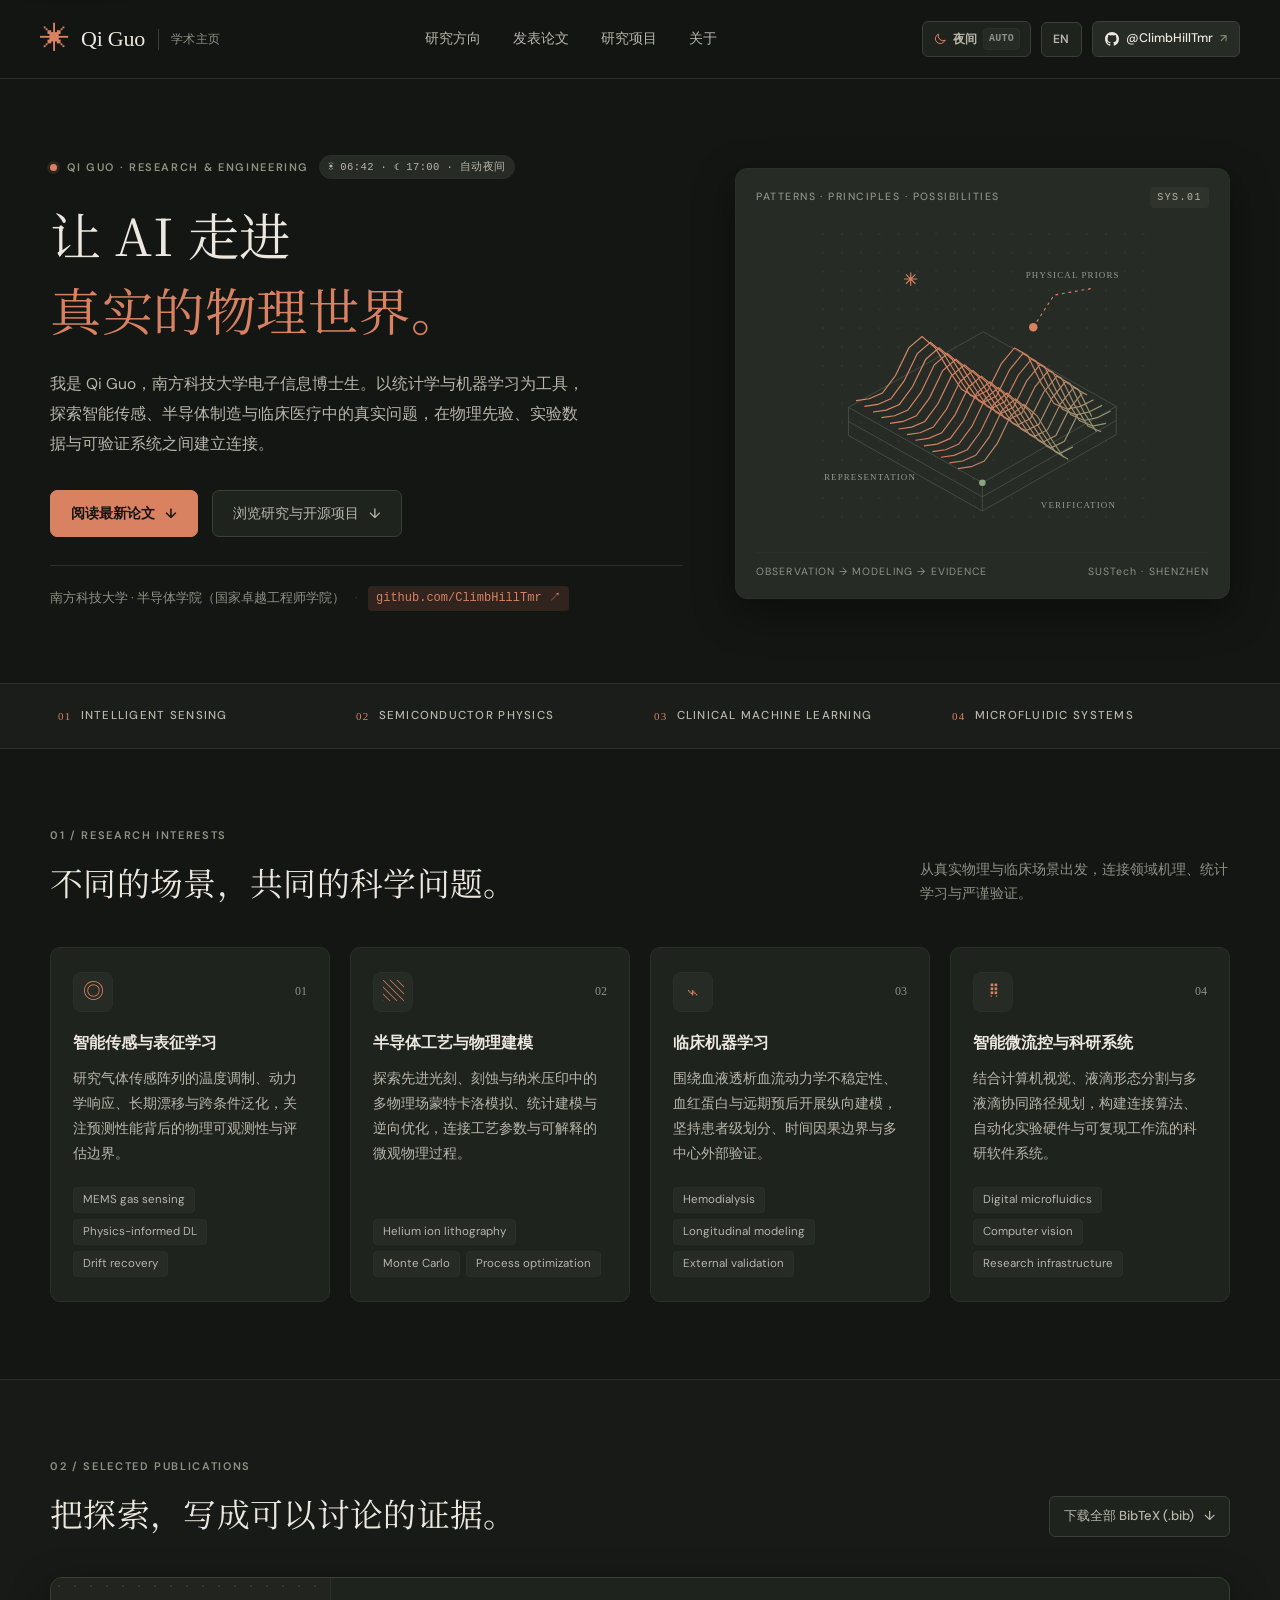
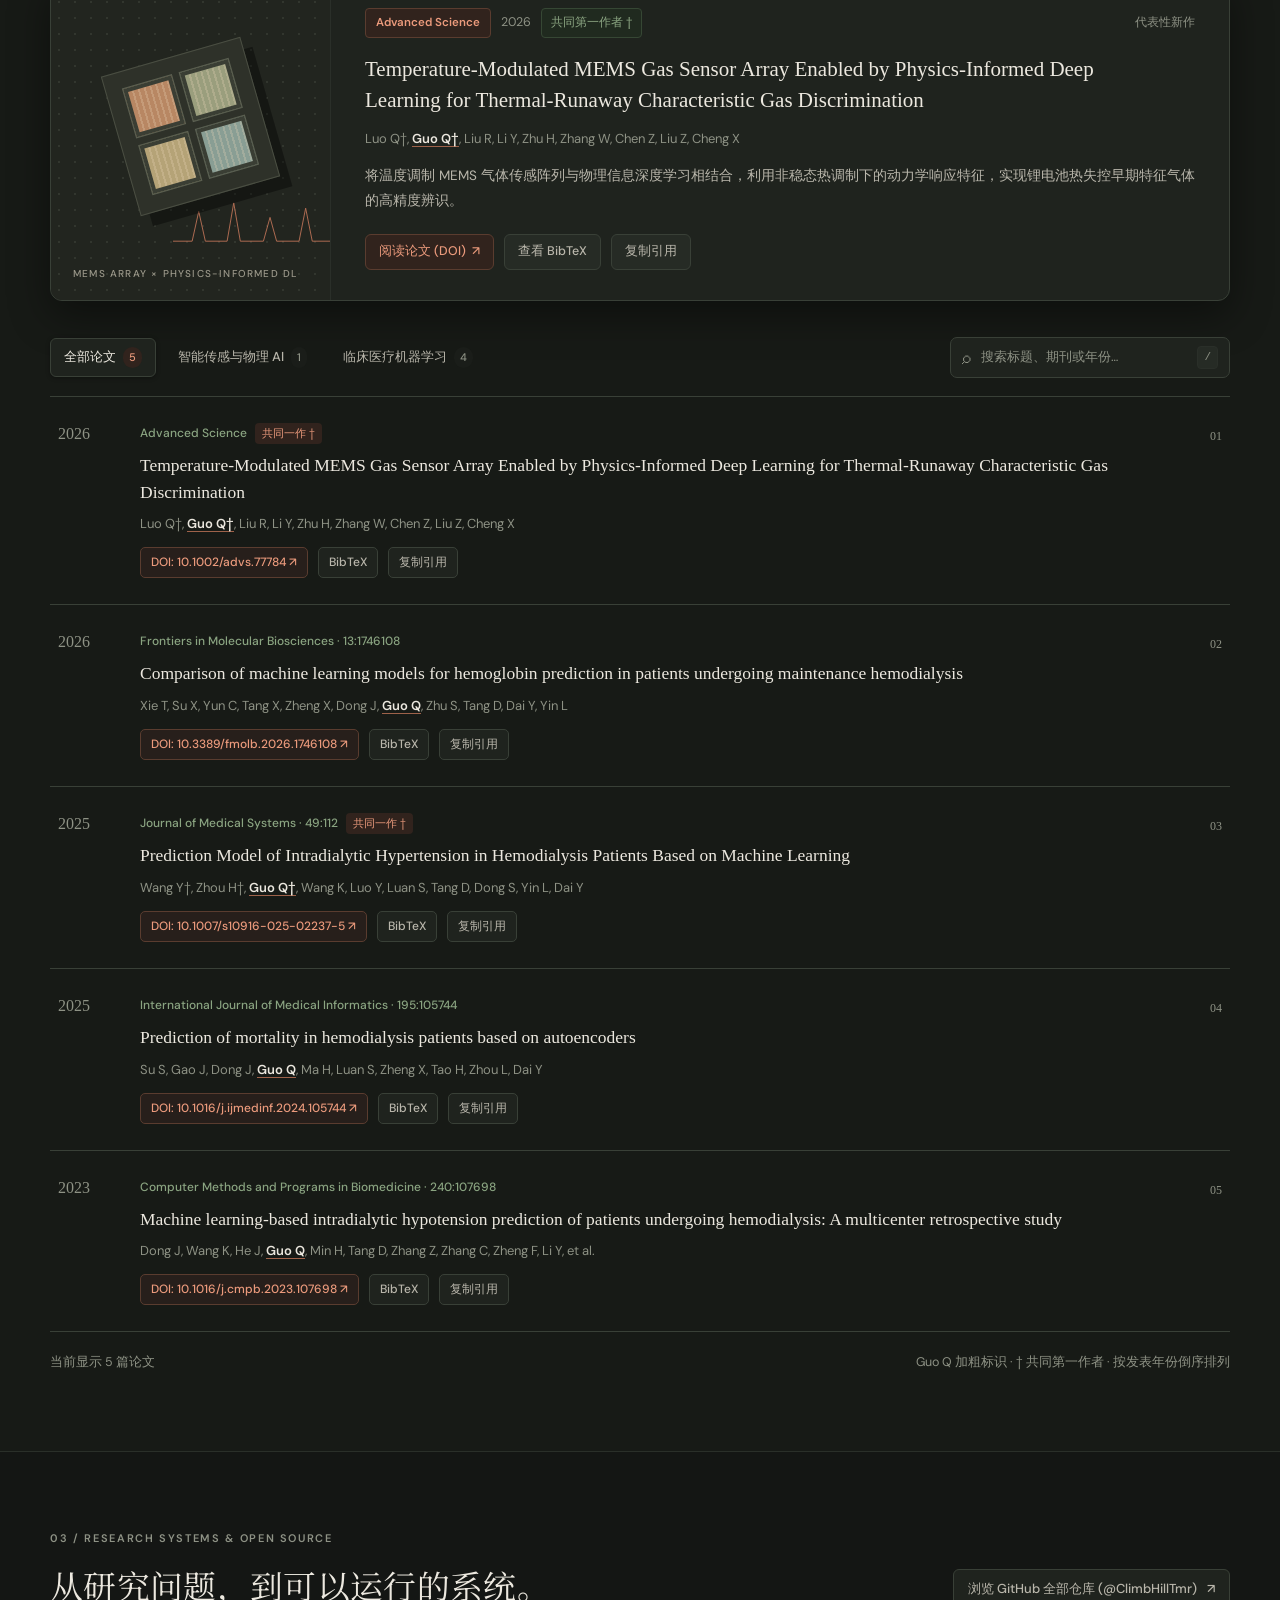
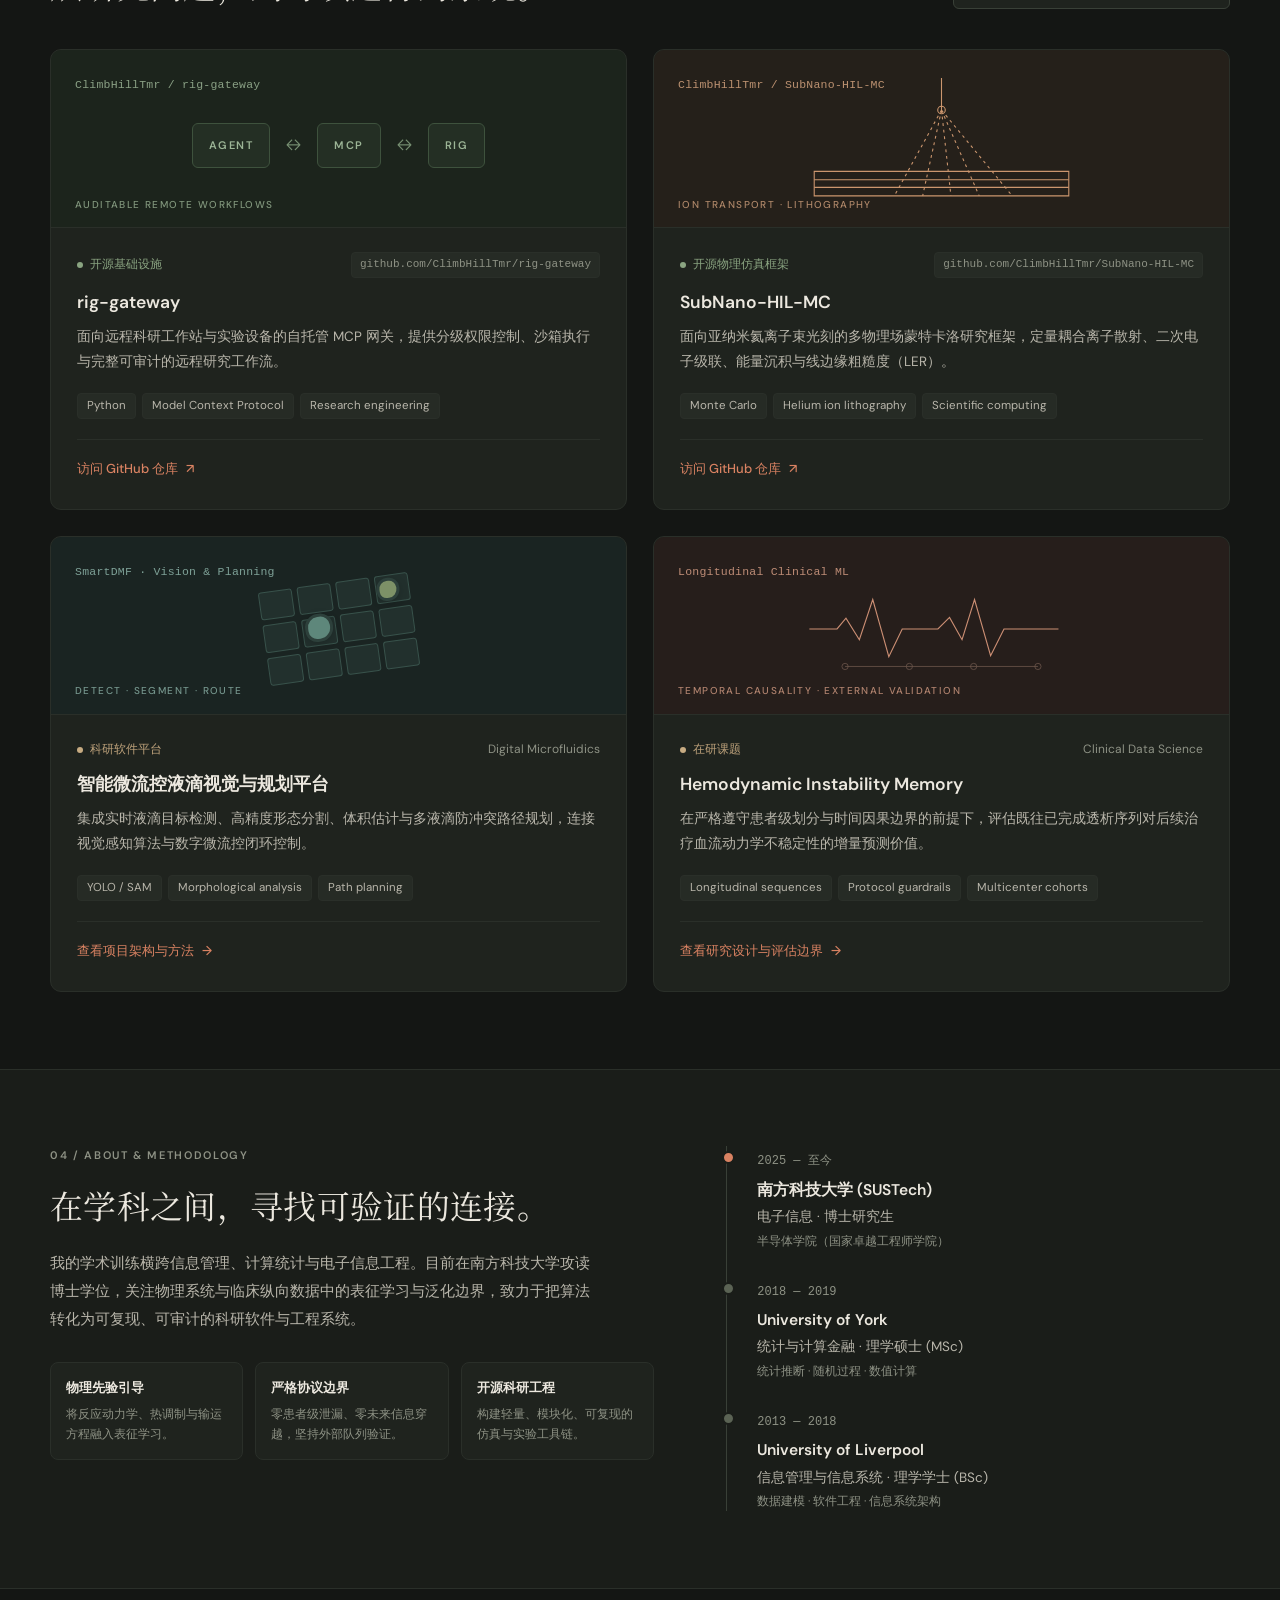
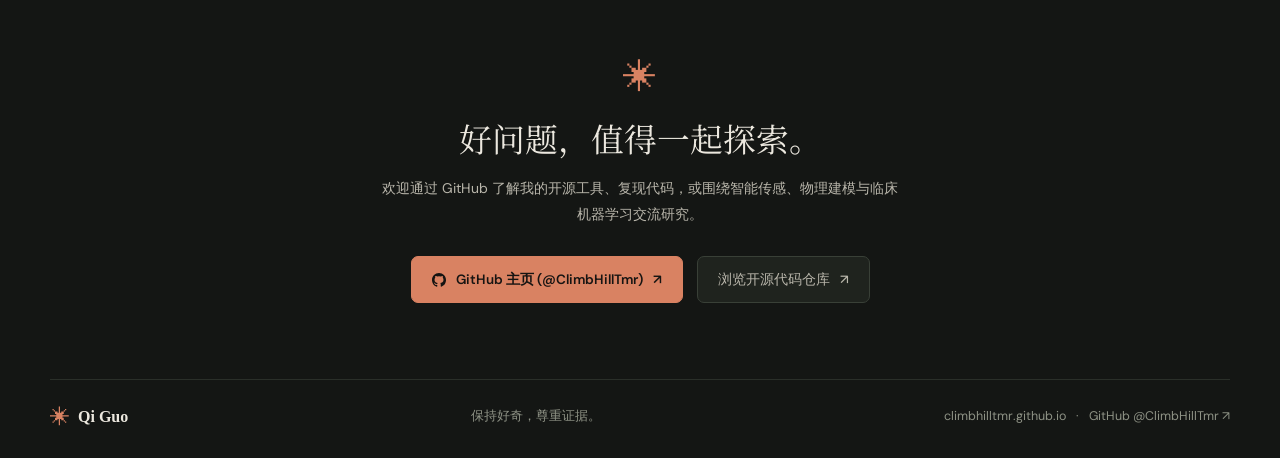
==== commit adeb5a7a: "Add solar day/night auto-switching theme and multi-device responsive adaptation" ====
--- a/docs/preview.html
+++ b/docs/preview.html
@@ -2,10 +2,107 @@
 <html lang="zh-CN">
 <head>
   <meta charset="UTF-8">
-  <meta name="viewport" content="width=device-width, initial-scale=1.0">
+  <meta name="viewport" content="width=device-width, initial-scale=1.0, viewport-fit=cover">
   <title>Qi Guo · AI 与真实世界</title>
   <meta name="description" content="Qi Guo，南方科技大学电子信息博士生。研究智能传感、物理 AI、半导体工艺与临床机器学习。了解最新论文与研究项目。">
-  <meta name="theme-color" content="#faf9f5">
+  <meta name="color-scheme" content="light dark">
+  <meta name="theme-color" content="#faf9f5" id="meta-theme-color">
+  <script>
+    (() => {
+      const TZ_COORDS = {
+        'Asia/Shanghai': [22.54, 114.06],
+        'Asia/Chongqing': [29.56, 106.55],
+        'Asia/Harbin': [45.75, 126.64],
+        'Asia/Urumqi': [43.82, 87.61],
+        'Asia/Hong_Kong': [22.32, 114.17],
+        'Asia/Macau': [22.20, 113.54],
+        'Asia/Taipei': [22.54, 114.06],
+        'Asia/Tokyo': [35.68, 139.77],
+        'Asia/Seoul': [37.57, 126.98],
+        'Asia/Singapore': [1.35, 103.82],
+        'Europe/London': [53.96, -1.08],
+        'Europe/Berlin': [52.52, 13.40],
+        'Europe/Paris': [48.86, 2.35],
+        'Europe/Zurich': [47.37, 8.54],
+        'America/New_York': [40.71, -74.01],
+        'America/Chicago': [41.88, -87.63],
+        'America/Los_Angeles': [34.05, -118.24],
+        'Australia/Sydney': [-33.87, 151.21]
+      };
+      function pad(n) { return String(n).padStart(2, '0'); }
+      function fmtMin(m) {
+        const clamped = ((Math.round(m) % 1440) + 1440) % 1440;
+        return pad(Math.floor(clamped / 60)) + ':' + pad(clamped % 60);
+      }
+      function computeSolar(now) {
+        const tz = (Intl.DateTimeFormat && Intl.DateTimeFormat().resolvedOptions().timeZone) || '';
+        const offsetHours = -now.getTimezoneOffset() / 60;
+        const stdMeridian = offsetHours * 15;
+        let lat = 30.0;
+        let lon = stdMeridian;
+        if (TZ_COORDS[tz]) {
+          lat = TZ_COORDS[tz][0];
+          lon = TZ_COORDS[tz][1];
+        } else if (/^(Australia|Pacific\/Auckland|America\/(Argentina|Sao_Paulo|Santiago)|Africa\/Johannesburg)/.test(tz)) {
+          lat = -30.0;
+        }
+        const start = new Date(now.getFullYear(), 0, 0);
+        const dayOfYear = Math.floor((now - start) / 86400000);
+        const gamma = (2 * Math.PI / 365) * (dayOfYear - 1);
+        const eqTime = 229.18 * (
+          0.000075 +
+          0.001868 * Math.cos(gamma) -
+          0.032077 * Math.sin(gamma) -
+          0.014615 * Math.cos(2 * gamma) -
+          0.040849 * Math.sin(2 * gamma)
+        );
+        const decl =
+          0.006918 -
+          0.399912 * Math.cos(gamma) +
+          0.070257 * Math.sin(gamma) -
+          0.006758 * Math.cos(2 * gamma) +
+          0.000907 * Math.sin(2 * gamma) -
+          0.002697 * Math.cos(3 * gamma) +
+          0.00148 * Math.sin(3 * gamma);
+        const latRad = (lat * Math.PI) / 180;
+        const zenithRad = (90.833 * Math.PI) / 180;
+        const cosH =
+          (Math.cos(zenithRad) / (Math.cos(latRad) * Math.cos(decl))) -
+          Math.tan(latRad) * Math.tan(decl);
+        const clampedCosH = Math.max(-1, Math.min(1, cosH));
+        const hourAngleDeg = (Math.acos(clampedCosH) * 180) / Math.PI;
+        const solarNoonMin = 720 - 4 * (lon - stdMeridian) - eqTime;
+        const sunriseMin = Math.round(solarNoonMin - 4 * hourAngleDeg);
+        const sunsetMin = Math.round(solarNoonMin + 4 * hourAngleDeg);
+        const nowMin = now.getHours() * 60 + now.getMinutes();
+        const isDaytime = nowMin >= sunriseMin && nowMin < sunsetMin;
+        return {
+          sunriseMin,
+          sunsetMin,
+          sunriseStr: fmtMin(sunriseMin),
+          sunsetStr: fmtMin(sunsetMin),
+          nowMin,
+          isDaytime
+        };
+      }
+      window.__COMPUTE_SOLAR__ = computeSolar;
+      const solar = computeSolar(new Date());
+      let stored = 'auto';
+      try {
+        const urlTheme = new URLSearchParams(window.location.search).get('theme');
+        const saved = urlTheme || localStorage.getItem('qi-theme-mode');
+        if (saved === 'light' || saved === 'dark' || saved === 'auto') stored = saved;
+      } catch {}
+      const resolved = stored === 'auto' ? (solar.isDaytime ? 'light' : 'dark') : stored;
+      const root = document.documentElement;
+      root.dataset.theme = resolved;
+      root.dataset.themeMode = stored;
+      const csMeta = document.querySelector('meta[name="color-scheme"]');
+      if (csMeta) csMeta.content = resolved;
+      const tcMeta = document.getElementById('meta-theme-color');
+      if (tcMeta) tcMeta.content = resolved === 'dark' ? '#141614' : '#faf9f5';
+    })();
+  </script>
   <link rel="canonical" href="https://climbhilltmr.github.io/">
   <meta property="og:title" content="Qi Guo · AI for the Physical World">
   <meta property="og:description" content="Research, publications, and projects at the intersection of machine learning, intelligent sensing, semiconductor modeling, and clinical data science.">
@@ -16,23 +113,255 @@
 @import url('https://fonts.googleapis.com/css2?family=DM+Sans:wght@400;500;600;700&family=Noto+Serif+SC:wght@400;500;600&display=swap');
 
 :root {
+  color-scheme: light dark;
+
+  /* Day Mode — Warm Paper & Editorial Terracotta */
   --bg: #faf9f5;
   --bg-alt: #f2f0e8;
   --surface: #fffefa;
   --surface-subtle: #f5f3eb;
+  --surface-hover: #eae7dc;
   --ink: #2c2e28;
   --ink-secondary: #565a4e;
   --muted: #6e7364;
   --accent: #b36549;
   --accent-hover: #964e35;
   --accent-soft: #f3e6dc;
+  --accent-soft-hover: #ead5c5;
+  --accent-border: #e2c6b3;
   --sage: #5f7058;
   --sage-soft: #e6ebe2;
+  --sage-border: #d3ddd0;
+  --neutral-status: #8c7759;
+  --neutral-dot: #a88f6b;
   --line: #e4e2d8;
   --line-strong: #d3d0c2;
+  --header-bg: rgba(250, 249, 245, 0.88);
+  --publications-bg: #f2f0e7;
+  --row-hover: #f7f5ed;
+  --row-doi-bg: #fbf5ef;
+  --author-underline: #cca08d;
+  --timeline-dot: #b4b9a5;
+  --shadow-sm: 0 1px 3px rgba(44, 46, 40, 0.06);
+  --shadow-card: 0 12px 36px rgba(44, 46, 40, 0.05);
+  --shadow-dialog: 0 25px 80px rgba(44, 46, 40, 0.22);
+  --backdrop-bg: rgba(44, 46, 40, 0.36);
+  --toast-bg: #2c2e28;
+  --toast-ink: #faf9f5;
+
+  /* Hero SVG & Artwork Tokens (Day) */
+  --svg-grid-dot: #c9c2b2;
+  --svg-wireframe: #bfb7a4;
+  --svg-label: #78776a;
+  --svg-surf-start: #d98a63;
+  --svg-surf-mid: #b36549;
+  --svg-surf-end: #6e8268;
+
+  /* Featured Paper Chip Artwork (Day) */
+  --art-bg: #e8e4d6;
+  --art-dot: #b5ad96;
+  --art-label: #6f6b58;
+  --chip-bg: #d8d3c4;
+  --chip-border: #bfb7a1;
+  --chip-shadow: rgba(198, 191, 171, 0.4);
+  --chip-pad-border: #e4ddcb;
+  --chip-pad-outline: #aba185;
+  --chip-trace: #f2e0c5;
+  --signal-stroke: #9e6d50;
+
+  /* Project Schematic Headers (Day) */
+  --gateway-bg: #e6eae2;
+  --gateway-ink: #546651;
+  --gateway-node-bg: #f2f5ef;
+  --gateway-node-border: #b5c2ae;
+  --gateway-arrow: #84967f;
+
+  --litho-bg: #eee6db;
+  --litho-ink: #8c6448;
+  --litho-stroke: #b08562;
+
+  --droplet-bg: #e4eae6;
+  --droplet-ink: #53786e;
+  --droplet-cell-bg: #edf3ef;
+  --droplet-cell-border: #b2c5b8;
+  --droplet-one-bg: #809e93;
+  --droplet-two-bg: #a5b38e;
+  --droplet-ring: #d5e3db;
+
+  --clinical-bg: #efe5df;
+  --clinical-ink: #9b6e56;
+  --clinical-stroke: #b0826b;
+  --clinical-axis: #c4ad9d;
+
+  /* Typography & Layout */
   --serif: 'Noto Serif SC', Georgia, 'Songti SC', serif;
   --sans: 'DM Sans', -apple-system, BlinkMacSystemFont, 'PingFang SC', 'Microsoft YaHei', sans-serif;
   --mono: ui-monospace, SFMono-Regular, Menlo, Monaco, Consolas, monospace;
+
+  accent-color: var(--accent);
+}
+
+/* Night Mode — Warm Obsidian Editorial Palette */
+@media (prefers-color-scheme: dark) {
+  :root:not([data-theme="light"]) {
+    color-scheme: dark;
+    --bg: #141614;
+    --bg-alt: #1a1d19;
+    --surface: #1f231e;
+    --surface-subtle: #262b25;
+    --surface-hover: #2e342c;
+    --ink: #ece8df;
+    --ink-secondary: #b9b6ab;
+    --muted: #8e9285;
+    --accent: #d98262;
+    --accent-hover: #eb9a7c;
+    --accent-soft: #31231d;
+    --accent-soft-hover: #3f2c24;
+    --accent-border: #5a3c2f;
+    --sage: #8aa481;
+    --sage-soft: #202a1f;
+    --sage-border: #364734;
+    --neutral-status: #bfa37c;
+    --neutral-dot: #c7ab82;
+    --line: #2a2f29;
+    --line-strong: #394037;
+    --header-bg: rgba(20, 22, 20, 0.88);
+    --publications-bg: #171a16;
+    --row-hover: #1d211c;
+    --row-doi-bg: #271f1b;
+    --author-underline: #9e624a;
+    --timeline-dot: #5b6354;
+    --shadow-sm: 0 1px 4px rgba(0, 0, 0, 0.35);
+    --shadow-card: 0 14px 40px rgba(0, 0, 0, 0.42);
+    --shadow-dialog: 0 28px 90px rgba(0, 0, 0, 0.68);
+    --backdrop-bg: rgba(8, 10, 8, 0.68);
+    --toast-bg: #ece8df;
+    --toast-ink: #141614;
+
+    --svg-grid-dot: #3a4037;
+    --svg-wireframe: #4c5347;
+    --svg-label: #979b8e;
+    --svg-surf-start: #e59670;
+    --svg-surf-mid: #d98262;
+    --svg-surf-end: #88a380;
+
+    --art-bg: #22251f;
+    --art-dot: #4b5044;
+    --art-label: #9a9789;
+    --chip-bg: #2e3129;
+    --chip-border: #4a4e42;
+    --chip-shadow: rgba(0, 0, 0, 0.38);
+    --chip-pad-border: #3a3e34;
+    --chip-pad-outline: #5c6152;
+    --chip-trace: rgba(235, 214, 185, 0.25);
+    --signal-stroke: #d98262;
+
+    --gateway-bg: #1c241c;
+    --gateway-ink: #9cb596;
+    --gateway-node-bg: #242f24;
+    --gateway-node-border: #3e523d;
+    --gateway-arrow: #789173;
+
+    --litho-bg: #25201a;
+    --litho-ink: #d4a37e;
+    --litho-stroke: #cc966e;
+
+    --droplet-bg: #1a2422;
+    --droplet-ink: #8eb5aa;
+    --droplet-cell-bg: #22302d;
+    --droplet-cell-border: #38524b;
+    --droplet-one-bg: #5e877b;
+    --droplet-two-bg: #7d9167;
+    --droplet-ring: #2d403b;
+
+    --clinical-bg: #261e1b;
+    --clinical-ink: #d69e85;
+    --clinical-stroke: #cc8f74;
+    --clinical-axis: #6e584d;
+  }
+}
+
+:root:has(> head > meta[name="color-scheme"][content="dark"]),
+:root[data-theme="dark"] {
+  color-scheme: dark;
+  --bg: #141614;
+  --bg-alt: #1a1d19;
+  --surface: #1f231e;
+  --surface-subtle: #262b25;
+  --surface-hover: #2e342c;
+  --ink: #ece8df;
+  --ink-secondary: #b9b6ab;
+  --muted: #8e9285;
+  --accent: #d98262;
+  --accent-hover: #eb9a7c;
+  --accent-soft: #31231d;
+  --accent-soft-hover: #3f2c24;
+  --accent-border: #5a3c2f;
+  --sage: #8aa481;
+  --sage-soft: #202a1f;
+  --sage-border: #364734;
+  --neutral-status: #bfa37c;
+  --neutral-dot: #c7ab82;
+  --line: #2a2f29;
+  --line-strong: #394037;
+  --header-bg: rgba(20, 22, 20, 0.88);
+  --publications-bg: #171a16;
+  --row-hover: #1d211c;
+  --row-doi-bg: #271f1b;
+  --author-underline: #9e624a;
+  --timeline-dot: #5b6354;
+  --shadow-sm: 0 1px 4px rgba(0, 0, 0, 0.35);
+  --shadow-card: 0 14px 40px rgba(0, 0, 0, 0.42);
+  --shadow-dialog: 0 28px 90px rgba(0, 0, 0, 0.68);
+  --backdrop-bg: rgba(8, 10, 8, 0.68);
+  --toast-bg: #ece8df;
+  --toast-ink: #141614;
+
+  --svg-grid-dot: #3a4037;
+  --svg-wireframe: #4c5347;
+  --svg-label: #979b8e;
+  --svg-surf-start: #e59670;
+  --svg-surf-mid: #d98262;
+  --svg-surf-end: #88a380;
+
+  --art-bg: #22251f;
+  --art-dot: #4b5044;
+  --art-label: #9a9789;
+  --chip-bg: #2e3129;
+  --chip-border: #4a4e42;
+  --chip-shadow: rgba(0, 0, 0, 0.38);
+  --chip-pad-border: #3a3e34;
+  --chip-pad-outline: #5c6152;
+  --chip-trace: rgba(235, 214, 185, 0.25);
+  --signal-stroke: #d98262;
+
+  --gateway-bg: #1c241c;
+  --gateway-ink: #9cb596;
+  --gateway-node-bg: #242f24;
+  --gateway-node-border: #3e523d;
+  --gateway-arrow: #789173;
+
+  --litho-bg: #25201a;
+  --litho-ink: #d4a37e;
+  --litho-stroke: #cc966e;
+
+  --droplet-bg: #1a2422;
+  --droplet-ink: #8eb5aa;
+  --droplet-cell-bg: #22302d;
+  --droplet-cell-border: #38524b;
+  --droplet-one-bg: #5e877b;
+  --droplet-two-bg: #7d9167;
+  --droplet-ring: #2d403b;
+
+  --clinical-bg: #261e1b;
+  --clinical-ink: #d69e85;
+  --clinical-stroke: #cc8f74;
+  --clinical-axis: #6e584d;
+}
+
+:root:has(> head > meta[name="color-scheme"][content="light"]),
+:root[data-theme="light"] {
+  color-scheme: light;
 }
 
 * {
@@ -42,6 +371,7 @@
 html {
   scroll-behavior: smooth;
   scroll-padding-top: 92px;
+  -webkit-text-size-adjust: 100%;
 }
 
 body {
@@ -52,6 +382,8 @@
   font-size: 15px;
   line-height: 1.75;
   -webkit-font-smoothing: antialiased;
+  overflow-x: hidden;
+  transition: background-color 0.28s ease, color 0.28s ease;
 }
 
 a {
@@ -103,6 +435,7 @@
 .wrap {
   width: min(1180px, calc(100% - 96px));
   margin: 0 auto;
+  padding-inline: env(safe-area-inset-left, 0px) env(safe-area-inset-right, 0px);
 }
 
 .skip {
@@ -116,7 +449,7 @@
   font-size: 13px;
   font-weight: 500;
   z-index: 100;
-  box-shadow: 0 8px 24px #2c2e281a;
+  box-shadow: var(--shadow-card);
 }
 
 .skip:focus {
@@ -125,13 +458,14 @@
 
 /* Header & Navigation */
 .site-header {
-  background: #faf9f5eb;
+  background: var(--header-bg);
   border-bottom: 1px solid var(--line);
   position: sticky;
   top: 0;
   z-index: 30;
   backdrop-filter: blur(14px);
   -webkit-backdrop-filter: blur(14px);
+  transition: background-color 0.28s ease, border-color 0.28s ease;
 }
 
 .nav-wrap {
@@ -141,7 +475,8 @@
   display: flex;
   justify-content: space-between;
   align-items: center;
-  gap: 24px;
+  gap: 20px;
+  padding-inline: env(safe-area-inset-left, 0px) env(safe-area-inset-right, 0px);
 }
 
 .wordmark {
@@ -149,6 +484,7 @@
   align-items: center;
   gap: 11px;
   min-block-size: 36px;
+  flex-shrink: 0;
 }
 
 .wordmark:hover {
@@ -180,7 +516,7 @@
 nav {
   display: flex;
   align-items: center;
-  gap: 30px;
+  gap: 28px;
 }
 
 nav a {
@@ -192,6 +528,7 @@
   display: inline-flex;
   align-items: center;
   position: relative;
+  white-space: nowrap;
 }
 
 nav a.active {
@@ -212,7 +549,68 @@
 .nav-actions {
   display: flex;
   align-items: center;
-  gap: 14px;
+  gap: 10px;
+  flex-shrink: 0;
+}
+
+/* Solar Theme Switcher */
+.theme-switch {
+  display: inline-flex;
+  align-items: center;
+  gap: 6px;
+  font-size: 12px;
+  font-weight: 600;
+  letter-spacing: 0.02em;
+  padding: 6px 10px;
+  min-block-size: 34px;
+  border: 1px solid var(--line-strong);
+  border-radius: 6px;
+  color: var(--ink-secondary);
+  background: var(--surface);
+  transition: background-color 0.15s ease, border-color 0.15s ease, color 0.15s ease;
+  white-space: nowrap;
+}
+
+.theme-switch:hover {
+  border-color: var(--accent);
+  color: var(--accent);
+  background: var(--accent-soft);
+}
+
+.theme-icon {
+  width: 14px;
+  height: 14px;
+  display: inline-flex;
+  align-items: center;
+  justify-content: center;
+  color: var(--accent);
+  flex-shrink: 0;
+}
+
+.theme-icon svg {
+  width: 14px;
+  height: 14px;
+  fill: none;
+  stroke: currentColor;
+  stroke-width: 1.65;
+  stroke-linecap: round;
+  stroke-linejoin: round;
+}
+
+.theme-mode-badge {
+  font-family: var(--mono);
+  font-size: 10px;
+  font-weight: 600;
+  padding: 1px 5px;
+  border-radius: 4px;
+  background: var(--surface-subtle);
+  color: var(--muted);
+  border: 1px solid var(--line);
+}
+
+.theme-switch:hover .theme-mode-badge {
+  border-color: var(--accent-border);
+  color: var(--accent);
 }
 
 .lang-switch {
@@ -220,8 +618,8 @@
   font-weight: 600;
   letter-spacing: 0.04em;
   padding: 6px 11px;
-  min-block-size: 32px;
-  min-inline-size: 36px;
+  min-block-size: 34px;
+  min-inline-size: 38px;
   border: 1px solid var(--line-strong);
   border-radius: 6px;
   color: var(--ink-secondary);
@@ -242,11 +640,12 @@
   font-size: 12.5px;
   font-weight: 500;
   padding: 6px 12px;
-  min-block-size: 32px;
+  min-block-size: 34px;
   border-radius: 6px;
   border: 1px solid var(--line-strong);
   background: var(--surface-subtle);
   color: var(--ink);
+  white-space: nowrap;
 }
 
 .github-nav:hover {
@@ -289,6 +688,7 @@
 .hero .eyebrow {
   display: flex;
   align-items: center;
+  flex-wrap: wrap;
   gap: 10px;
 }
 
@@ -298,13 +698,30 @@
   border-radius: 50%;
   background: var(--accent);
   box-shadow: 0 0 0 3px var(--accent-soft);
+  flex-shrink: 0;
+}
+
+.solar-pill {
+  display: inline-flex;
+  align-items: center;
+  gap: 6px;
+  font-family: var(--mono);
+  font-size: 10.5px;
+  font-weight: 500;
+  letter-spacing: 0.04em;
+  text-transform: none;
+  padding: 2px 8px;
+  border-radius: 999px;
+  background: var(--surface-subtle);
+  border: 1px solid var(--line);
+  color: var(--ink-secondary);
 }
 
 .hero h1 {
   font-family: var(--serif);
   font-weight: 400;
-  font-size: clamp(2.25rem, 3.1vw + 1rem, 3.2rem);
-  line-height: 1.48;
+  font-size: clamp(2rem, 3vw + 0.95rem, 3.2rem);
+  line-height: 1.46;
   letter-spacing: 0.01em;
   margin: 0 0 22px;
   color: var(--ink);
@@ -317,7 +734,7 @@
 
 .hero-intro {
   color: var(--ink-secondary);
-  font-size: 15px;
+  font-size: clamp(14.5px, 0.3vw + 14px, 15.5px);
   line-height: 1.95;
   max-width: 540px;
   margin: 0 0 30px;
@@ -358,10 +775,19 @@
   border-color: var(--accent);
 }
 
+:root[data-theme="dark"] .button.primary {
+  color: #161412;
+  font-weight: 600;
+}
+
 .button.primary:hover {
   background: var(--accent-hover);
   border-color: var(--accent-hover);
   color: #ffffff;
+}
+
+:root[data-theme="dark"] .button.primary:hover {
+  color: #141210;
 }
 
 .button.secondary {
@@ -401,12 +827,13 @@
 }
 
 .hero-gh-link:hover {
-  background: #ead5c5;
+  background: var(--accent-soft-hover);
   color: var(--accent-hover);
 }
 
 .hero-visual {
   position: relative;
+  min-width: 0;
 }
 
 .visual-card {
@@ -414,13 +841,15 @@
   border: 1px solid var(--line);
   border-radius: 12px;
   padding: 18px 20px 16px;
-  box-shadow: 0 12px 36px #2c2e280a;
+  box-shadow: var(--shadow-card);
+  transition: background-color 0.28s ease, border-color 0.28s ease, box-shadow 0.28s ease;
 }
 
 .visual-kicker {
   display: flex;
   align-items: center;
   justify-content: space-between;
+  gap: 8px;
   font-size: 10.5px;
   font-weight: 500;
   letter-spacing: 0.14em;
@@ -433,20 +862,48 @@
   font-size: 10px;
   padding: 2px 7px;
   border-radius: 4px;
-  background: #eae7dc;
+  background: var(--surface-hover);
   color: var(--ink-secondary);
+  flex-shrink: 0;
 }
 
 .visual-card > svg {
   display: block;
   width: 100%;
+  height: auto;
   max-height: 330px;
+}
+
+.visual-card .grid-dot {
+  fill: var(--svg-grid-dot);
+}
+
+.visual-card .wireframe-group {
+  stroke: var(--svg-wireframe);
+}
+
+.visual-card .accent-node {
+  stroke: var(--accent);
+}
+
+.visual-card .accent-dot {
+  fill: var(--accent);
+}
+
+.visual-card .sage-dot {
+  fill: var(--sage);
+}
+
+.visual-card .svg-labels {
+  fill: var(--svg-label);
 }
 
 .visual-foot {
   display: flex;
   align-items: center;
   justify-content: space-between;
+  flex-wrap: wrap;
+  gap: 8px;
   margin-top: 8px;
   padding-top: 10px;
   border-top: 1px solid var(--line);
@@ -478,23 +935,25 @@
   color: var(--ink-secondary);
   padding: 6px 8px;
   border-radius: 6px;
+  min-width: 0;
 }
 
 .research-strip a span {
   font-family: Georgia, serif;
   font-size: 11px;
   color: var(--accent);
+  flex-shrink: 0;
 }
 
 .research-strip a:hover {
   color: var(--accent);
-  background: #e9e6dc;
+  background: var(--surface-hover);
 }
 
 /* Generic Sections */
 .section {
-  padding-top: 80px;
-  padding-bottom: 80px;
+  padding-top: clamp(52px, 6vw, 80px);
+  padding-bottom: clamp(52px, 6vw, 80px);
 }
 
 .section-top {
@@ -511,7 +970,7 @@
 
 .section h2 {
   font-family: var(--serif);
-  font-size: clamp(1.6rem, 2vw + 0.85rem, 2.05rem);
+  font-size: clamp(1.5rem, 2vw + 0.85rem, 2.05rem);
   letter-spacing: 0.01em;
   line-height: 1.5;
   font-weight: 400;
@@ -563,13 +1022,13 @@
   border-radius: 10px;
   display: flex;
   flex-direction: column;
-  transition: border-color 0.2s ease, transform 0.2s ease, box-shadow 0.2s ease;
+  transition: border-color 0.2s ease, transform 0.2s ease, box-shadow 0.2s ease, background-color 0.28s ease;
 }
 
 .research-item:hover {
   border-color: var(--line-strong);
   transform: translateY(-2px);
-  box-shadow: 0 10px 28px #2c2e280a;
+  box-shadow: var(--shadow-card);
 }
 
 .research-card-head {
@@ -631,8 +1090,9 @@
 
 /* 02 Publications */
 .publications {
-  background: #f2f0e7;
+  background: var(--publications-bg);
   border-block: 1px solid var(--line);
+  transition: background-color 0.28s ease;
 }
 
 .featured-paper {
@@ -643,11 +1103,11 @@
   border-radius: 12px;
   overflow: hidden;
   margin-bottom: 36px;
-  box-shadow: 0 10px 30px #2c2e2808;
+  box-shadow: var(--shadow-card);
 }
 
 .paper-art {
-  background: #e8e4d6;
+  background: var(--art-bg);
   position: relative;
   display: flex;
   align-items: center;
@@ -661,7 +1121,7 @@
   content: '';
   position: absolute;
   inset: 0;
-  background-image: radial-gradient(#b5ad96 1px, transparent 1px);
+  background-image: radial-gradient(var(--art-dot) 1px, transparent 1px);
   background-size: 16px 16px;
   opacity: 0.4;
 }
@@ -671,20 +1131,20 @@
   grid-template-columns: repeat(2, 50px);
   gap: 9px;
   padding: 17px;
-  background: #d8d3c4;
+  background: var(--chip-bg);
   transform: rotate(-16deg);
-  border: 1px solid #bfb7a1;
-  box-shadow: 9px 13px 0 #c6bfab66;
+  border: 1px solid var(--chip-border);
+  box-shadow: 9px 13px 0 var(--chip-shadow);
   z-index: 1;
   margin-top: -26px;
 }
 
 .chip > span {
   height: 50px;
-  border: 4px solid #e4ddcb;
-  outline: 1px solid #aba185;
+  border: 4px solid var(--chip-pad-border);
+  outline: 1px solid var(--chip-pad-outline);
   position: relative;
-  background: repeating-linear-gradient(90deg, transparent, transparent 4px, #f2e0c5 4px, #f2e0c5 6px);
+  background: repeating-linear-gradient(90deg, transparent, transparent 4px, var(--chip-trace) 4px, var(--chip-trace) 6px);
 }
 
 .chip > span:nth-child(1) { background-color: #b88763; }
@@ -697,12 +1157,12 @@
   bottom: 40px;
   right: -8px;
   width: 165px;
-  opacity: 0.78;
+  opacity: 0.82;
 }
 
 .signal svg {
   fill: none;
-  stroke: #9e6d50;
+  stroke: var(--signal-stroke);
   stroke-width: 1.4;
 }
 
@@ -713,7 +1173,7 @@
   font-size: 10px;
   font-weight: 500;
   letter-spacing: 0.12em;
-  color: #6f6b58;
+  color: var(--art-label);
 }
 
 .featured-copy {
@@ -721,6 +1181,7 @@
   display: flex;
   flex-direction: column;
   justify-content: center;
+  min-width: 0;
 }
 
 .paper-meta {
@@ -738,7 +1199,7 @@
   color: var(--accent-hover);
   padding: 4px 10px;
   background: var(--accent-soft);
-  border: 1px solid #e6d1c0;
+  border: 1px solid var(--accent-border);
   border-radius: 4px;
 }
 
@@ -748,7 +1209,7 @@
   color: var(--sage);
   padding: 4px 9px;
   background: var(--sage-soft);
-  border: 1px solid #d3ddd0;
+  border: 1px solid var(--sage-border);
   border-radius: 4px;
 }
 
@@ -760,10 +1221,11 @@
 }
 
 .featured-copy h3 {
-  font: 400 21px/1.48 Georgia, serif;
+  font: 400 clamp(18px, 1.4vw + 12px, 21px)/1.48 Georgia, serif;
   margin: 16px 0 12px;
   max-width: 740px;
   color: var(--ink);
+  overflow-wrap: anywhere;
 }
 
 .authors {
@@ -777,7 +1239,7 @@
   color: var(--ink);
   font-weight: 600;
   text-decoration: underline;
-  text-decoration-color: #cca08d;
+  text-decoration-color: var(--author-underline);
   text-underline-offset: 3px;
 }
 
@@ -791,7 +1253,7 @@
 .paper-actions {
   display: flex;
   flex-wrap: wrap;
-  gap: 12px;
+  gap: 10px;
   align-items: center;
   font-size: 12.5px;
 }
@@ -801,7 +1263,7 @@
   align-items: center;
   gap: 6px;
   padding: 6px 13px;
-  min-block-size: 32px;
+  min-block-size: 34px;
   border-radius: 6px;
   border: 1px solid var(--line-strong);
   background: var(--surface-subtle);
@@ -818,7 +1280,7 @@
 
 .action-pill.primary-link {
   background: var(--accent-soft);
-  border-color: #e2c6b3;
+  border-color: var(--accent-border);
   color: var(--accent-hover);
 }
 
@@ -826,6 +1288,10 @@
   background: var(--accent);
   border-color: var(--accent);
   color: #fff;
+}
+
+:root[data-theme="dark"] .action-pill.primary-link:hover {
+  color: #161412;
 }
 
 .publication-controls {
@@ -851,14 +1317,15 @@
   font-weight: 500;
   border-radius: 6px;
   padding: 7px 13px;
-  min-block-size: 34px;
+  min-block-size: 36px;
   color: var(--ink-secondary);
   border: 1px solid transparent;
+  white-space: nowrap;
   transition: background-color 0.15s, color 0.15s, border-color 0.15s;
 }
 
 .filter:hover {
-  background: #e7e4d8;
+  background: var(--surface-hover);
   color: var(--ink);
 }
 
@@ -866,7 +1333,7 @@
   background: var(--surface);
   border-color: var(--line-strong);
   color: var(--ink);
-  box-shadow: 0 1px 3px #2c2e280d;
+  box-shadow: var(--shadow-sm);
 }
 
 .filter-count {
@@ -890,7 +1357,7 @@
   border: 1px solid var(--line-strong);
   border-radius: 7px;
   padding: 4px 11px;
-  min-block-size: 36px;
+  min-block-size: 38px;
   color: var(--muted);
 }
 
@@ -937,13 +1404,17 @@
 }
 
 .paper-row:hover {
-  background: #f7f5ed;
+  background: var(--row-hover);
 }
 
 .paper-row > time {
   font: 400 16px Georgia, serif;
   color: var(--muted);
   padding-top: 2px;
+}
+
+.paper-row-body {
+  min-width: 0;
 }
 
 .paper-row-meta {
@@ -968,9 +1439,10 @@
 }
 
 .paper-row h3 {
-  font: 400 17.5px/1.52 Georgia, serif;
+  font: 400 clamp(16px, 0.8vw + 13px, 17.5px)/1.52 Georgia, serif;
   margin: 8px 0;
   color: var(--ink);
+  overflow-wrap: anywhere;
 }
 
 .paper-row p {
@@ -985,7 +1457,7 @@
   font-size: 12px;
   font-weight: 500;
   padding: 4px 10px;
-  min-block-size: 28px;
+  min-block-size: 30px;
   border-radius: 5px;
   border: 1px solid var(--line-strong);
   background: var(--surface);
@@ -996,8 +1468,8 @@
 
 .paper-row .paper-actions a {
   color: var(--accent-hover);
-  border-color: #e2c9b8;
-  background: #fbf5ef;
+  border-color: var(--accent-border);
+  background: var(--row-doi-bg);
 }
 
 .paper-row .paper-actions a:hover,
@@ -1050,13 +1522,14 @@
   background: var(--surface);
   display: flex;
   flex-direction: column;
-  transition: border-color 0.2s ease, transform 0.2s ease, box-shadow 0.2s ease;
+  min-width: 0;
+  transition: border-color 0.2s ease, transform 0.2s ease, box-shadow 0.2s ease, background-color 0.28s ease;
 }
 
 .project:hover {
   border-color: var(--line-strong);
   transform: translateY(-3px);
-  box-shadow: 0 12px 32px #2c2e280c;
+  box-shadow: var(--shadow-card);
 }
 
 .project-visual {
@@ -1064,7 +1537,7 @@
   position: relative;
   overflow: hidden;
   padding: 20px 24px;
-  background: #eeeee4;
+  background: var(--surface-subtle);
   border-bottom: 1px solid var(--line);
 }
 
@@ -1073,22 +1546,26 @@
   font-size: 11.5px;
   font-weight: 500;
   letter-spacing: 0.02em;
-  opacity: 0.8;
+  opacity: 0.86;
 }
 
 .visual-detail {
   position: absolute;
   bottom: 14px;
   left: 24px;
+  right: 24px;
   font-size: 10px;
   font-weight: 500;
   letter-spacing: 0.14em;
-  opacity: 0.72;
+  opacity: 0.78;
+  white-space: nowrap;
+  overflow: hidden;
+  text-overflow: ellipsis;
 }
 
 .gateway {
-  background: #e6eae2;
-  color: #546651;
+  background: var(--gateway-bg);
+  color: var(--gateway-ink);
 }
 
 .gateway-flow {
@@ -1096,27 +1573,27 @@
   align-items: center;
   justify-content: center;
   margin-top: 26px;
-  gap: 18px;
+  gap: 16px;
 }
 
 .gateway-flow span {
   font-size: 11px;
   font-weight: 600;
   letter-spacing: 0.14em;
-  border: 1px solid #b5c2ae;
-  background: #f2f5ef;
+  border: 1px solid var(--gateway-node-border);
+  background: var(--gateway-node-bg);
   padding: 12px 16px;
   border-radius: 6px;
 }
 
 .gateway-flow i {
   font-style: normal;
-  color: #84967f;
+  color: var(--gateway-arrow);
 }
 
 .lithography {
-  background: #eee6db;
-  color: #8c6448;
+  background: var(--litho-bg);
+  color: var(--litho-ink);
 }
 
 .lithography svg {
@@ -1126,13 +1603,13 @@
   width: calc(100% - 80px);
   height: 132px;
   fill: none;
-  stroke: #b08562;
+  stroke: var(--litho-stroke);
   stroke-width: 1.15;
 }
 
 .droplet {
-  background: #e4eae6;
-  color: #53786e;
+  background: var(--droplet-bg);
+  color: var(--droplet-ink);
 }
 
 .droplet-grid {
@@ -1147,9 +1624,9 @@
 
 .droplet-grid span {
   height: 28px;
-  border: 1px solid #b2c5b8;
+  border: 1px solid var(--droplet-cell-border);
   border-radius: 3px;
-  background: #edf3ef;
+  background: var(--droplet-cell-bg);
 }
 
 .droplet-grid i {
@@ -1158,10 +1635,10 @@
   height: 28px;
   left: 42px;
   top: 29px;
-  background: #809e93;
-  border: 3px solid #d5e3db;
+  background: var(--droplet-one-bg);
+  border: 3px solid var(--droplet-ring);
   border-radius: 48% 45% 50% 42%;
-  box-shadow: 0 2px 8px #53786e26;
+  box-shadow: 0 2px 8px rgba(0, 0, 0, 0.16);
 }
 
 .droplet-grid i:last-child {
@@ -1169,12 +1646,12 @@
   height: 23px;
   left: 118px;
   top: 3px;
-  background: #a5b38e;
+  background: var(--droplet-two-bg);
 }
 
 .clinical {
-  background: #efe5df;
-  color: #9b6e56;
+  background: var(--clinical-bg);
+  color: var(--clinical-ink);
 }
 
 .clinical svg {
@@ -1183,13 +1660,13 @@
   left: 45px;
   width: calc(100% - 90px);
   height: 125px;
-  stroke: #b0826b;
+  stroke: var(--clinical-stroke);
   stroke-width: 1.25;
   fill: none;
 }
 
 .clinical svg > g {
-  stroke: #c4ad9d;
+  stroke: var(--clinical-axis);
   stroke-width: 0.85;
 }
 
@@ -1229,11 +1706,11 @@
 }
 
 .project-status.neutral {
-  color: #8c7759;
+  color: var(--neutral-status);
 }
 
 .project-status.neutral::before {
-  background: #a88f6b;
+  background: var(--neutral-dot);
 }
 
 .repo-slug {
@@ -1244,6 +1721,10 @@
   padding: 2px 8px;
   border-radius: 4px;
   border: 1px solid var(--line);
+  max-width: 100%;
+  overflow: hidden;
+  text-overflow: ellipsis;
+  white-space: nowrap;
 }
 
 .project h3 {
@@ -1275,7 +1756,7 @@
   font-size: 13px;
   font-weight: 500;
   padding: 4px 0;
-  min-block-size: 28px;
+  min-block-size: 30px;
   color: var(--accent);
   display: inline-flex;
   align-items: center;
@@ -1354,7 +1835,7 @@
   content: '';
   height: 9px;
   width: 9px;
-  background: #b4b9a5;
+  background: var(--timeline-dot);
   border-radius: 50%;
   position: absolute;
   left: -35px;
@@ -1397,8 +1878,8 @@
 /* Contact CTA */
 .contact {
   text-align: center;
-  padding-top: 72px;
-  padding-bottom: 76px;
+  padding-top: clamp(54px, 6vw, 72px);
+  padding-bottom: clamp(56px, 6vw, 76px);
 }
 
 .contact .asterisk {
@@ -1408,7 +1889,7 @@
 }
 
 .contact h2 {
-  font: 400 clamp(1.6rem, 2vw + 0.85rem, 2.05rem)/1.55 var(--serif);
+  font: 400 clamp(1.5rem, 2vw + 0.85rem, 2.05rem)/1.55 var(--serif);
   margin: 0 0 12px;
 }
 
@@ -1430,7 +1911,7 @@
 /* Footer */
 .site-footer {
   padding-top: 26px;
-  padding-bottom: 30px;
+  padding-bottom: calc(30px + env(safe-area-inset-bottom, 0px));
   border-top: 1px solid var(--line);
   display: flex;
   align-items: center;
@@ -1460,6 +1941,7 @@
 .footer-links {
   display: flex;
   align-items: center;
+  flex-wrap: wrap;
   gap: 10px;
   font-size: 12.5px;
 }
@@ -1472,13 +1954,13 @@
   padding: 28px 30px;
   background: var(--surface);
   color: var(--ink);
-  box-shadow: 0 25px 80px #2c2e2833;
+  box-shadow: var(--shadow-dialog);
   max-height: 85dvh;
   overflow: auto;
 }
 
 dialog::backdrop {
-  background: #2c2e2855;
+  background: var(--backdrop-bg);
   backdrop-filter: blur(4px);
   -webkit-backdrop-filter: blur(4px);
 }
@@ -1505,8 +1987,8 @@
   line-height: 1;
   color: var(--muted);
   padding: 4px 8px;
-  min-block-size: 32px;
-  min-inline-size: 32px;
+  min-block-size: 34px;
+  min-inline-size: 34px;
   border-radius: 6px;
 }
 
@@ -1569,25 +2051,32 @@
 .toast {
   position: fixed;
   left: 50%;
-  bottom: 26px;
+  bottom: calc(24px + env(safe-area-inset-bottom, 0px));
   transform: translateX(-50%);
-  background: #2c2e28;
-  color: #faf9f5;
+  background: var(--toast-bg);
+  color: var(--toast-ink);
   padding: 10px 18px;
   border-radius: 8px;
   font-size: 13px;
   font-weight: 500;
-  box-shadow: 0 10px 30px #0000002e;
+  box-shadow: 0 10px 30px rgba(0, 0, 0, 0.24);
   z-index: 60;
+  max-width: calc(100vw - 32px);
+  text-align: center;
 }
 
 .menu {
   display: none;
-  min-block-size: 34px;
-  min-inline-size: 34px;
+  min-block-size: 36px;
+  min-inline-size: 36px;
   border: 1px solid var(--line-strong);
   border-radius: 6px;
   background: var(--surface);
+  align-items: center;
+  justify-content: center;
+  flex-direction: column;
+  gap: 4px;
+  padding: 6px;
 }
 
 .menu > span {
@@ -1595,85 +2084,125 @@
   height: 1.5px;
   background: var(--ink);
   display: block;
-  margin: 4px auto;
-}
-
-/* Responsive Breakpoints */
+  transition: transform 0.2s ease, opacity 0.2s ease;
+}
+
+.menu[aria-expanded="true"] > span:first-child {
+  transform: translateY(2.75px) rotate(45deg);
+}
+
+.menu[aria-expanded="true"] > span:last-child {
+  transform: translateY(-2.75px) rotate(-45deg);
+}
+
+.hero-copy,
+.hero-visual,
+.research-item,
+.featured-paper > *,
+.publication-controls > *,
+.paper-row > *,
+.project,
+.about-grid > *,
+.principle-card {
+  min-width: 0;
+}
+
+/* Multi-Device & Responsive Breakpoints */
+@media (min-width: 1440px) {
+  .wrap {
+    width: min(1240px, calc(100% - 120px));
+  }
+  .nav-wrap {
+    width: min(1280px, calc(100% - 96px));
+  }
+}
+
 @media (max-width: 1100px) {
   .wrap, .nav-wrap {
-    width: calc(100% - 64px);
+    width: calc(100% - 56px);
   }
   .hero {
-    gap: 32px;
-    padding-block: 60px;
+    gap: 36px;
+    padding-block: 56px;
   }
   .research-grid {
-    grid-template-columns: repeat(2, 1fr);
+    grid-template-columns: repeat(2, minmax(0, 1fr));
   }
   .featured-paper {
-    grid-template-columns: 230px 1fr;
+    grid-template-columns: 230px minmax(0, 1fr);
   }
   .about-grid {
-    grid-template-columns: 1fr;
+    grid-template-columns: minmax(0, 1fr);
     gap: 44px;
+  }
+  .about-description {
+    max-width: 100%;
+  }
+}
+
+@media (max-width: 960px) {
+  .wordmark-tag {
+    display: none;
+  }
+  nav {
+    gap: 18px;
+  }
+  .github-nav span:not(.ext-arrow) {
+    display: none;
   }
 }
 
 @media (max-width: 820px) {
   .wrap, .nav-wrap {
-    width: calc(100% - 44px);
-  }
-  .wordmark-tag {
-    display: none;
-  }
-  nav {
-    gap: 18px;
+    width: calc(100% - 40px);
   }
   .hero {
-    grid-template-columns: 1fr;
-    padding-block: 48px;
+    grid-template-columns: minmax(0, 1fr);
+    padding-block: 44px;
   }
   .hero-intro {
     max-width: 100%;
   }
+  .hero-visual {
+    max-width: 580px;
+  }
   .research-strip > .wrap {
-    grid-template-columns: repeat(2, 1fr);
-  }
-  .section {
-    padding-block: 60px;
+    grid-template-columns: repeat(2, minmax(0, 1fr));
   }
   .section-top {
     flex-direction: column;
     align-items: flex-start;
     gap: 14px;
+    margin-bottom: 28px;
   }
   .section-note {
     max-width: 100%;
   }
   .featured-paper {
-    grid-template-columns: 1fr;
+    grid-template-columns: minmax(0, 1fr);
   }
   .paper-art {
-    min-height: 200px;
+    min-height: 196px;
     border-right: 0;
     border-bottom: 1px solid var(--line);
   }
   .publication-controls {
     flex-direction: column;
     align-items: stretch;
+    gap: 14px;
   }
   .paper-search input {
     width: 100%;
   }
   .project-grid {
-    grid-template-columns: 1fr;
+    grid-template-columns: minmax(0, 1fr);
   }
   .principles-grid {
-    grid-template-columns: 1fr;
-  }
-}
-
-@media (max-width: 640px) {
+    grid-template-columns: repeat(3, minmax(0, 1fr));
+  }
+}
+
+@media (max-width: 680px) {
   html {
     scroll-padding-top: 76px;
   }
@@ -1681,49 +2210,81 @@
     width: calc(100% - 32px);
   }
   .nav-wrap {
-    height: 68px;
-  }
-  .github-nav span:not(.ext-arrow) {
+    height: 66px;
+    gap: 10px;
+  }
+  .nav-actions {
+    gap: 6px;
+  }
+  .theme-mode-badge {
     display: none;
   }
+  .github-nav .ext-arrow {
+    display: none;
+  }
+  .github-nav {
+    padding: 6px 9px;
+  }
   .menu {
-    display: inline-block;
+    display: inline-flex;
   }
   nav {
     display: none;
     position: absolute;
-    top: 68px;
+    top: 66px;
     left: 0;
     right: 0;
-    background: var(--bg);
+    background: var(--surface);
     border-bottom: 1px solid var(--line-strong);
-    padding: 16px 20px;
-    box-shadow: 0 12px 24px #2c2e2814;
+    padding: 14px 20px;
+    box-shadow: var(--shadow-card);
     justify-content: space-around;
+    flex-wrap: wrap;
+    gap: 10px 16px;
   }
   nav.open {
     display: flex;
   }
+  nav a {
+    font-size: 14px;
+    padding: 8px 6px;
+  }
   .research-grid {
-    grid-template-columns: 1fr;
+    grid-template-columns: minmax(0, 1fr);
   }
   .research-strip > .wrap {
-    grid-template-columns: 1fr 1fr;
+    grid-template-columns: repeat(2, minmax(0, 1fr));
     gap: 8px;
   }
   .research-strip a {
     font-size: 10.5px;
+    letter-spacing: 0.06em;
   }
   .featured-copy {
     padding: 22px;
   }
+  .latest {
+    margin-left: 0;
+  }
+  .filter-group {
+    display: flex;
+    flex-wrap: wrap;
+    gap: 6px;
+  }
+  .filter {
+    font-size: 12px;
+    padding: 6px 10px;
+  }
   .paper-row {
-    grid-template-columns: 44px 1fr;
+    grid-template-columns: 44px minmax(0, 1fr);
     gap: 12px;
     padding: 22px 4px;
   }
   .pub-number {
     display: none;
+  }
+  .principles-grid {
+    grid-template-columns: minmax(0, 1fr);
   }
   .site-footer {
     flex-direction: column;
@@ -1731,7 +2292,70 @@
     gap: 12px;
   }
   dialog {
-    padding: 22px;
+    padding: 20px;
+    width: calc(100% - 24px);
+  }
+}
+
+@media (max-width: 440px) {
+  .wrap, .nav-wrap {
+    width: calc(100% - 28px);
+  }
+  .wordmark strong {
+    font-size: 19px;
+  }
+  .asterisk {
+    font-size: 25px;
+  }
+  .theme-switch {
+    padding: 6px 8px;
+  }
+  .hero {
+    padding-block: 32px;
+    gap: 28px;
+  }
+  .hero-buttons {
+    flex-direction: column;
+    align-items: stretch;
+  }
+  .hero-buttons .button {
+    width: 100%;
+  }
+  .research-strip > .wrap {
+    grid-template-columns: minmax(0, 1fr);
+    gap: 4px;
+  }
+  .project-copy {
+    padding: 20px 18px;
+  }
+  .gateway-flow {
+    gap: 8px;
+  }
+  .gateway-flow span {
+    padding: 9px 11px;
+    font-size: 10px;
+  }
+  .lithography svg,
+  .clinical svg {
+    left: 20px;
+    width: calc(100% - 40px);
+  }
+  .paper-row {
+    grid-template-columns: minmax(0, 1fr);
+    gap: 6px;
+  }
+  .contact-actions {
+    flex-direction: column;
+    align-items: stretch;
+  }
+  .contact-actions .button {
+    width: 100%;
+  }
+}
+
+@media (hover: none), (pointer: coarse) {
+  .search-kbd {
+    display: none;
   }
 }
 
@@ -1764,6 +2388,13 @@
       <a href="#about" data-zh="关于" data-en="About">关于</a>
     </nav>
     <div class="nav-actions">
+      <button id="theme-toggle" type="button" class="theme-switch" aria-label="切换昼夜模式">
+        <span class="theme-icon" id="theme-icon" aria-hidden="true">
+          <svg viewBox="0 0 24 24"><circle cx="12" cy="12" r="4.5"/><path d="M12 2v2.5M12 19.5V22M4.93 4.93l1.77 1.77M17.3 17.3l1.77 1.77M2 12h2.5M19.5 12H22M4.93 19.07l1.77-1.77M17.3 6.7l1.77-1.77"/></svg>
+        </span>
+        <span id="theme-label">夜间</span>
+        <span id="theme-badge" class="theme-mode-badge">AUTO</span>
+      </button>
       <button id="language" type="button" class="lang-switch" aria-label="Switch to English">EN</button>
       <a href="https://github.com/ClimbHillTmr" target="_blank" rel="noopener noreferrer" class="github-nav" aria-label="GitHub @ClimbHillTmr">
         <svg class="gh-icon" viewBox="0 0 16 16" aria-hidden="true"><path d="M8 0C3.58 0 0 3.58 0 8a8 8 0 0 0 5.47 7.59c.4.07.55-.17.55-.38 0-.19-.01-.82-.01-1.49-2.01.37-2.53-.49-2.69-.94-.09-.23-.48-.94-.82-1.13-.28-.15-.68-.52-.01-.53.63-.01 1.08.58 1.23.82.72 1.21 1.87.87 2.33.66.07-.52.28-.87.51-1.07-1.78-.2-3.64-.89-3.64-3.95 0-.87.31-1.59.82-2.15-.08-.2-.36-1.02.08-2.12 0 0 .67-.21 2.2.82a7.42 7.42 0 0 1 4 0c1.53-1.04 2.2-.82 2.2-.82.44 1.1.16 1.92.08 2.12.51.56.82 1.27.82 2.15 0 3.07-1.87 3.75-3.65 3.95.29.25.54.73.54 1.48 0 1.07-.01 1.93-.01 2.2 0 .21.15.46.55.38A8.01 8.01 0 0 0 16 8c0-4.42-3.58-8-8-8Z"/></svg>
@@ -1780,7 +2411,11 @@
 <main id="main" tabindex="-1">
   <section id="home" class="hero wrap">
     <div class="hero-copy">
-      <p class="eyebrow"><span class="status-dot" aria-hidden="true"></span> QI GUO · RESEARCH &amp; ENGINEERING</p>
+      <p class="eyebrow">
+        <span class="status-dot" aria-hidden="true"></span>
+        <span>QI GUO · RESEARCH &amp; ENGINEERING</span>
+        <span id="solar-pill" class="solar-pill" aria-live="polite"></span>
+      </p>
       <h1>
         <span data-zh="让 AI 走进" data-en="Bringing AI into">让 AI 走进</span><br>
         <em data-zh="真实的物理世界。" data-en="the physical world.">真实的物理世界。</em>
@@ -1812,16 +2447,16 @@
         <svg viewBox="0 0 420 350" fill="none">
           <defs>
             <pattern id="grid" width="20" height="20" patternUnits="userSpaceOnUse">
-              <circle cx="1" cy="1" r=".8" fill="#c9c2b2"/>
+              <circle class="grid-dot" cx="1" cy="1" r=".8" fill="#c9c2b2"/>
             </pattern>
             <linearGradient id="surface" x1="85" y1="95" x2="320" y2="285" gradientUnits="userSpaceOnUse">
-              <stop stop-color="#d98a63"/>
-              <stop offset="0.55" stop-color="#b36549"/>
-              <stop offset="1" stop-color="#6e8268"/>
+              <stop style="stop-color: var(--svg-surf-start)" stop-color="#d98a63"/>
+              <stop offset="0.55" style="stop-color: var(--svg-surf-mid)" stop-color="#b36549"/>
+              <stop offset="1" style="stop-color: var(--svg-surf-end)" stop-color="#6e8268"/>
             </linearGradient>
           </defs>
           <rect x="24" y="14" width="372" height="320" rx="6" fill="url(#grid)"/>
-          <g stroke="#bfb7a4" stroke-width=".85">
+          <g class="wireframe-group" stroke="#bfb7a4" stroke-width=".85">
             <path d="m68 205 142 80 142-81-141-79Z"/>
             <path d="m68 220 142 80 142-81M68 235l142 80 142-81"/>
             <path d="M68 205v30m142 50v30m142-111v30"/>
@@ -1841,13 +2476,13 @@
             <path d="m175 264 14-2 14-6 14-19 14-29 14-12 14 12 14 23 14 21 14 8"/>
             <path d="m184 270 14-2 14-6 14-19 14-29 14-12 14 12 14 23 14 21"/>
           </g>
-          <g stroke="#b36549" stroke-width="1.2">
+          <g class="accent-node" stroke="#b36549" stroke-width="1.2">
             <path d="M134 62v14m-7-7h14m-12-5 10 10m0-10-10 10"/>
             <path d="m264 120 22-34 40-7" stroke-dasharray="3 4"/>
           </g>
-          <circle cx="264" cy="120" r="4.5" fill="#b36549"/>
-          <circle cx="210" cy="285" r="3.5" fill="#6e8268"/>
-          <g fill="#78776a" font-family="Georgia, serif" font-size="9.5" letter-spacing="1.2">
+          <circle class="accent-dot" cx="264" cy="120" r="4.5" fill="#b36549"/>
+          <circle class="sage-dot" cx="210" cy="285" r="3.5" fill="#6e8268"/>
+          <g class="svg-labels" fill="#78776a" font-family="Georgia, serif" font-size="9.5" letter-spacing="1.2">
             <text x="256" y="68">PHYSICAL PRIORS</text>
             <text x="42" y="282">REPRESENTATION</text>
             <text x="272" y="312">VERIFICATION</text>
@@ -2369,12 +3004,24 @@
   let language = 'zh';
   let topic = 'all';
   let toastTimer = null;
+  let solarTimer = null;
+  let themeMode = document.documentElement.dataset.themeMode || 'auto';
 
   const $ = (selector) => document.querySelector(selector);
   const $$ = (selector) => [...document.querySelectorAll(selector)];
   const rows = $$('.paper-row');
   const search = $('#paper-search');
   const toast = $('#toast');
+  const themeBtn = $('#theme-toggle');
+  const themeIcon = $('#theme-icon');
+  const themeLabel = $('#theme-label');
+  const themeBadge = $('#theme-badge');
+  const solarPill = $('#solar-pill');
+
+  const SUN_SVG =
+    '<svg viewBox="0 0 24 24"><circle cx="12" cy="12" r="4.5"/><path d="M12 2v2.5M12 19.5V22M4.93 4.93l1.77 1.77M17.3 17.3l1.77 1.77M2 12h2.5M19.5 12H22M4.93 19.07l1.77-1.77M17.3 6.7l1.77-1.77"/></svg>';
+  const MOON_SVG =
+    '<svg viewBox="0 0 24 24"><path d="M20.5 14.5A8.5 8.5 0 0 1 9.5 3.5a8.5 8.5 0 1 0 11 11Z"/></svg>';
 
   const projects = {
     droplet: {
@@ -2433,6 +3080,132 @@
     }
   };
 
+  function getSolarState(date = new Date()) {
+    if (typeof window.__COMPUTE_SOLAR__ === 'function') {
+      return window.__COMPUTE_SOLAR__(date);
+    }
+    const nowMin = date.getHours() * 60 + date.getMinutes();
+    return {
+      sunriseMin: 390,
+      sunsetMin: 1080,
+      sunriseStr: '06:30',
+      sunsetStr: '18:00',
+      nowMin,
+      isDaytime: nowMin >= 390 && nowMin < 1080
+    };
+  }
+
+  function applyTheme(mode, notify = false) {
+    themeMode = mode;
+    const solar = getSolarState(new Date());
+    const resolved = mode === 'auto' ? (solar.isDaytime ? 'light' : 'dark') : mode;
+    const isDark = resolved === 'dark';
+
+    const root = document.documentElement;
+    root.dataset.theme = resolved;
+    root.dataset.themeMode = mode;
+
+    const csMeta = document.querySelector('meta[name="color-scheme"]');
+    if (csMeta) csMeta.content = resolved;
+
+    const tcMeta = document.getElementById('meta-theme-color');
+    if (tcMeta) tcMeta.content = isDark ? '#141614' : '#faf9f5';
+
+    try {
+      if (mode === 'auto') {
+        localStorage.removeItem('qi-theme-mode');
+      } else {
+        localStorage.setItem('qi-theme-mode', mode);
+      }
+    } catch {}
+
+    if (themeIcon) {
+      themeIcon.innerHTML = isDark ? MOON_SVG : SUN_SVG;
+    }
+
+    if (themeLabel) {
+      themeLabel.textContent =
+        language === 'zh' ? (isDark ? '夜间' : '日间') : isDark ? 'Night' : 'Day';
+    }
+
+    if (themeBadge) {
+      themeBadge.textContent = mode === 'auto' ? 'AUTO' : isDark ? 'NIGHT' : 'DAY';
+    }
+
+    const statusZh =
+      mode === 'auto'
+        ? `自动昼夜 · 今日日出 ${solar.sunriseStr} / 日落 ${solar.sunsetStr}（当前：${isDark ? '夜间模式' : '日间模式'}）`
+        : `手动固定：${isDark ? '夜间模式' : '日间模式'}（点击切换，今日日落 ${solar.sunsetStr}）`;
+    const statusEn =
+      mode === 'auto'
+        ? `Auto Solar · Sunrise ${solar.sunriseStr} / Sunset ${solar.sunsetStr} (Current: ${isDark ? 'Night' : 'Day'})`
+        : `Pinned: ${isDark ? 'Night mode' : 'Day mode'} (Click to switch, Sunset ${solar.sunsetStr})`;
+
+    if (themeBtn) {
+      themeBtn.title = language === 'zh' ? statusZh : statusEn;
+      themeBtn.setAttribute('aria-label', language === 'zh' ? statusZh : statusEn);
+    }
+
+    if (solarPill) {
+      const modeTagZh = mode === 'auto' ? `自动${isDark ? '夜间' : '日间'}` : `固定${isDark ? '夜间' : '日间'}`;
+      const modeTagEn = mode === 'auto' ? `Auto ${isDark ? 'Night' : 'Day'}` : `Pinned ${isDark ? 'Night' : 'Day'}`;
+      solarPill.textContent =
+        language === 'zh'
+          ? `☀ ${solar.sunriseStr} · ☾ ${solar.sunsetStr} · ${modeTagZh}`
+          : `☀ ${solar.sunriseStr} · ☾ ${solar.sunsetStr} · ${modeTagEn}`;
+    }
+
+    if (notify) {
+      const msgZh =
+        mode === 'auto'
+          ? `已开启日出日落自动切换（日出 ${solar.sunriseStr} · 日落 ${solar.sunsetStr}）`
+          : `已切换至${isDark ? '夜间暗色版本' : '日间暖纸版本'}`;
+      const msgEn =
+        mode === 'auto'
+          ? `Auto sunrise/sunset enabled (${solar.sunriseStr} – ${solar.sunsetStr})`
+          : `Switched to ${isDark ? 'Night (Warm Obsidian)' : 'Day (Warm Paper)'} theme`;
+      showToast(language === 'zh' ? msgZh : msgEn);
+    }
+
+    scheduleSolarCheck();
+  }
+
+  function scheduleSolarCheck() {
+    clearTimeout(solarTimer);
+    if (themeMode !== 'auto') return;
+    const now = new Date();
+    const solar = getSolarState(now);
+    let minutesUntilNextChange;
+    if (solar.nowMin < solar.sunriseMin) {
+      minutesUntilNextChange = solar.sunriseMin - solar.nowMin;
+    } else if (solar.nowMin < solar.sunsetMin) {
+      minutesUntilNextChange = solar.sunsetMin - solar.nowMin;
+    } else {
+      minutesUntilNextChange = 1440 - solar.nowMin + solar.sunriseMin;
+    }
+    const delayMs = Math.max(30000, minutesUntilNextChange * 60000 - now.getSeconds() * 1000 + 1500);
+    solarTimer = setTimeout(() => {
+      if (themeMode === 'auto') {
+        applyTheme('auto', false);
+      }
+    }, Math.min(delayMs, 3600000));
+  }
+
+  function cycleThemeMode() {
+    const solar = getSolarState(new Date());
+    const autoResolved = solar.isDaytime ? 'light' : 'dark';
+    const oppositeOfAuto = autoResolved === 'light' ? 'dark' : 'light';
+    let nextMode;
+    if (themeMode === 'auto') {
+      nextMode = oppositeOfAuto;
+    } else if (themeMode === oppositeOfAuto) {
+      nextMode = autoResolved;
+    } else {
+      nextMode = 'auto';
+    }
+    applyTheme(nextMode, true);
+  }
+
   function showToast(message) {
     if (!toast) return;
     toast.textContent = message;
@@ -2440,7 +3213,7 @@
     clearTimeout(toastTimer);
     toastTimer = setTimeout(() => {
       toast.hidden = true;
-    }, 2400);
+    }, 2600);
   }
 
   function filterPapers() {
@@ -2459,8 +3232,10 @@
   }
 
   function closeMenu() {
-    $('#nav').classList.remove('open');
-    $('#menu').setAttribute('aria-expanded', 'false');
+    const nav = $('#nav');
+    const menu = $('#menu');
+    if (nav) nav.classList.remove('open');
+    if (menu) menu.setAttribute('aria-expanded', 'false');
   }
 
   function setLanguage(next) {
@@ -2478,6 +3253,7 @@
     $$('.close-dialog').forEach((el) => el.setAttribute('aria-label', next === 'zh' ? '关闭' : 'Close'));
     $('#copy-status').textContent = '';
     filterPapers();
+    applyTheme(themeMode, false);
   }
 
   async function copyCitationText(key, triggerButton) {
@@ -2502,6 +3278,23 @@
     }
   }
 
+  if (themeBtn) {
+    themeBtn.addEventListener('click', cycleThemeMode);
+  }
+
+  document.addEventListener('visibilitychange', () => {
+    if (!document.hidden && themeMode === 'auto') {
+      applyTheme('auto', false);
+    }
+  });
+
+  window.addEventListener('storage', (event) => {
+    if (event.key === 'qi-theme-mode') {
+      const next = event.newValue === 'light' || event.newValue === 'dark' ? event.newValue : 'auto';
+      applyTheme(next, false);
+    }
+  });
+
   $('#language').addEventListener('click', () => setLanguage(language === 'zh' ? 'en' : 'zh'));
 
   $('#menu').addEventListener('click', () => {
@@ -2510,6 +3303,18 @@
   });
 
   $$('#nav a').forEach((link) => link.addEventListener('click', closeMenu));
+
+  document.addEventListener('click', (event) => {
+    const nav = $('#nav');
+    const menu = $('#menu');
+    if (nav && nav.classList.contains('open') && !nav.contains(event.target) && !menu.contains(event.target)) {
+      closeMenu();
+    }
+  });
+
+  window.addEventListener('resize', () => {
+    if (window.innerWidth > 680) closeMenu();
+  });
 
   document.addEventListener('keydown', (event) => {
     if (event.key === 'Escape') closeMenu();
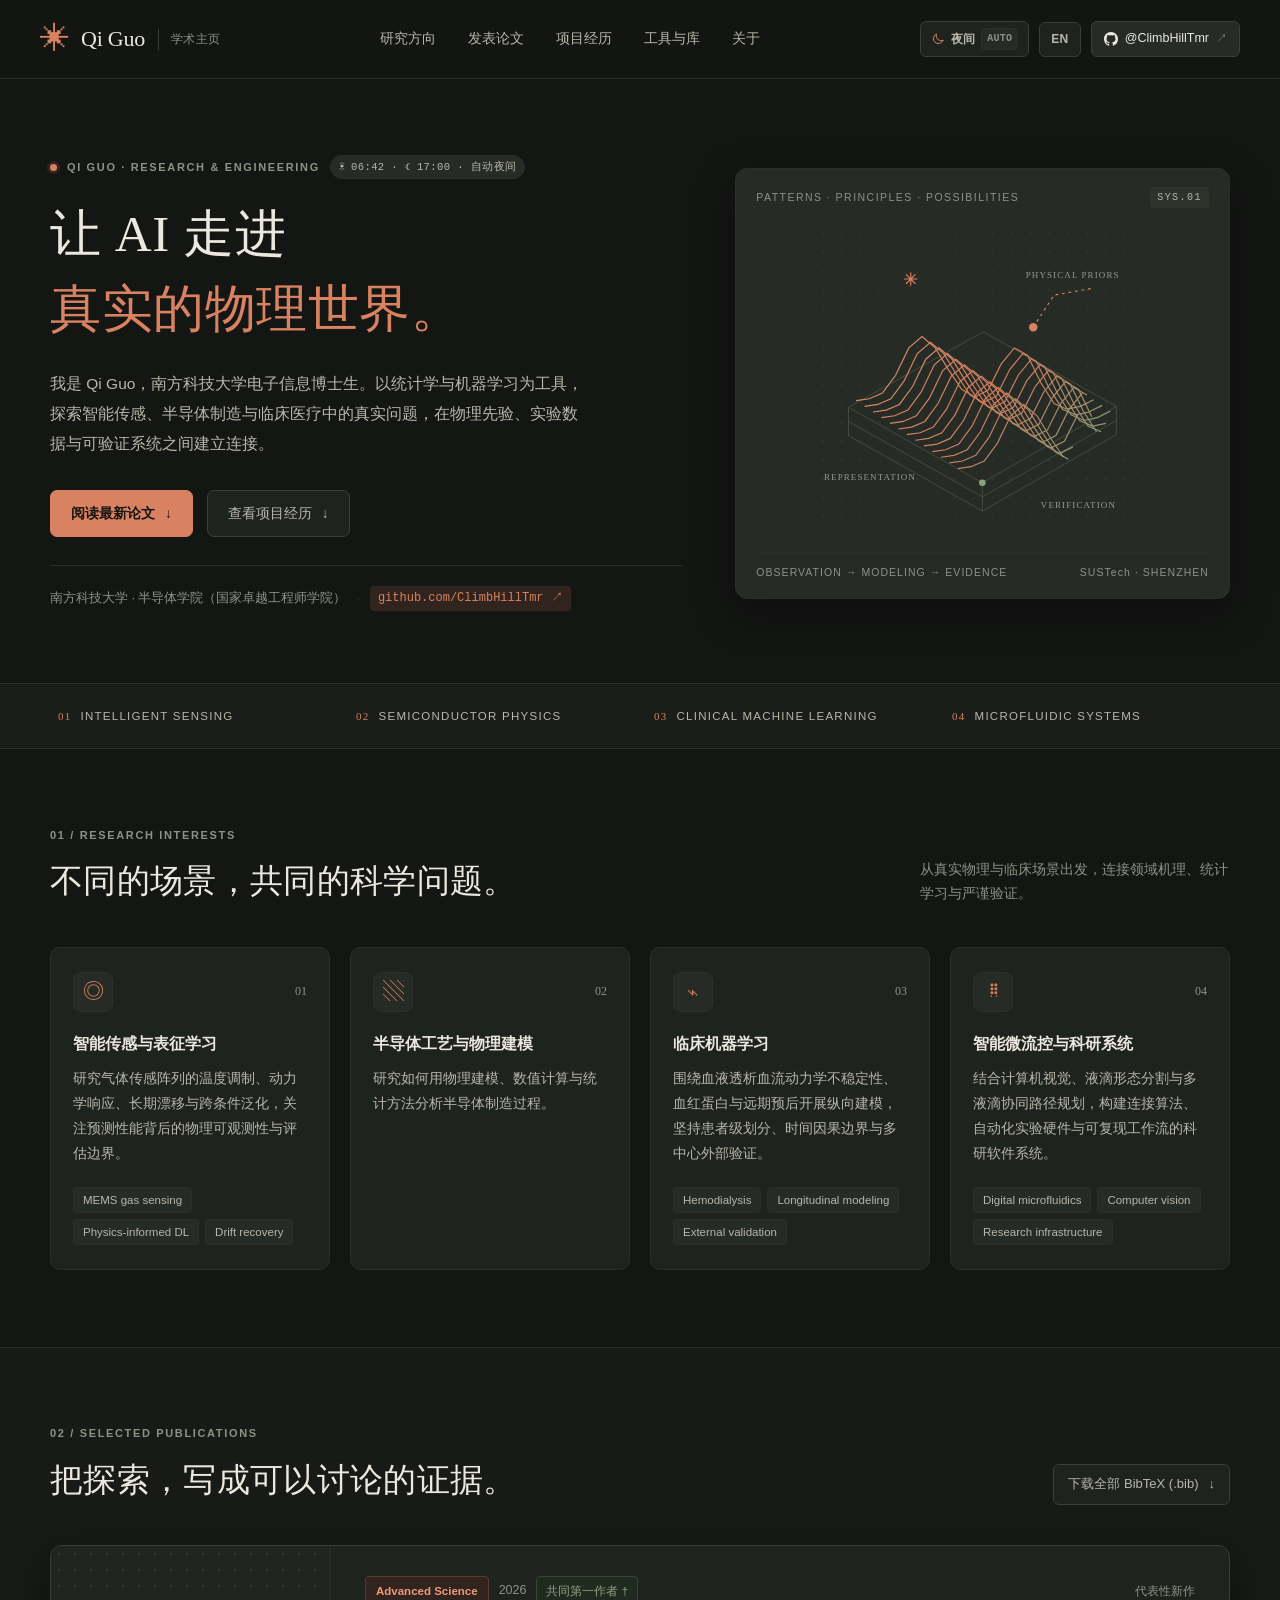
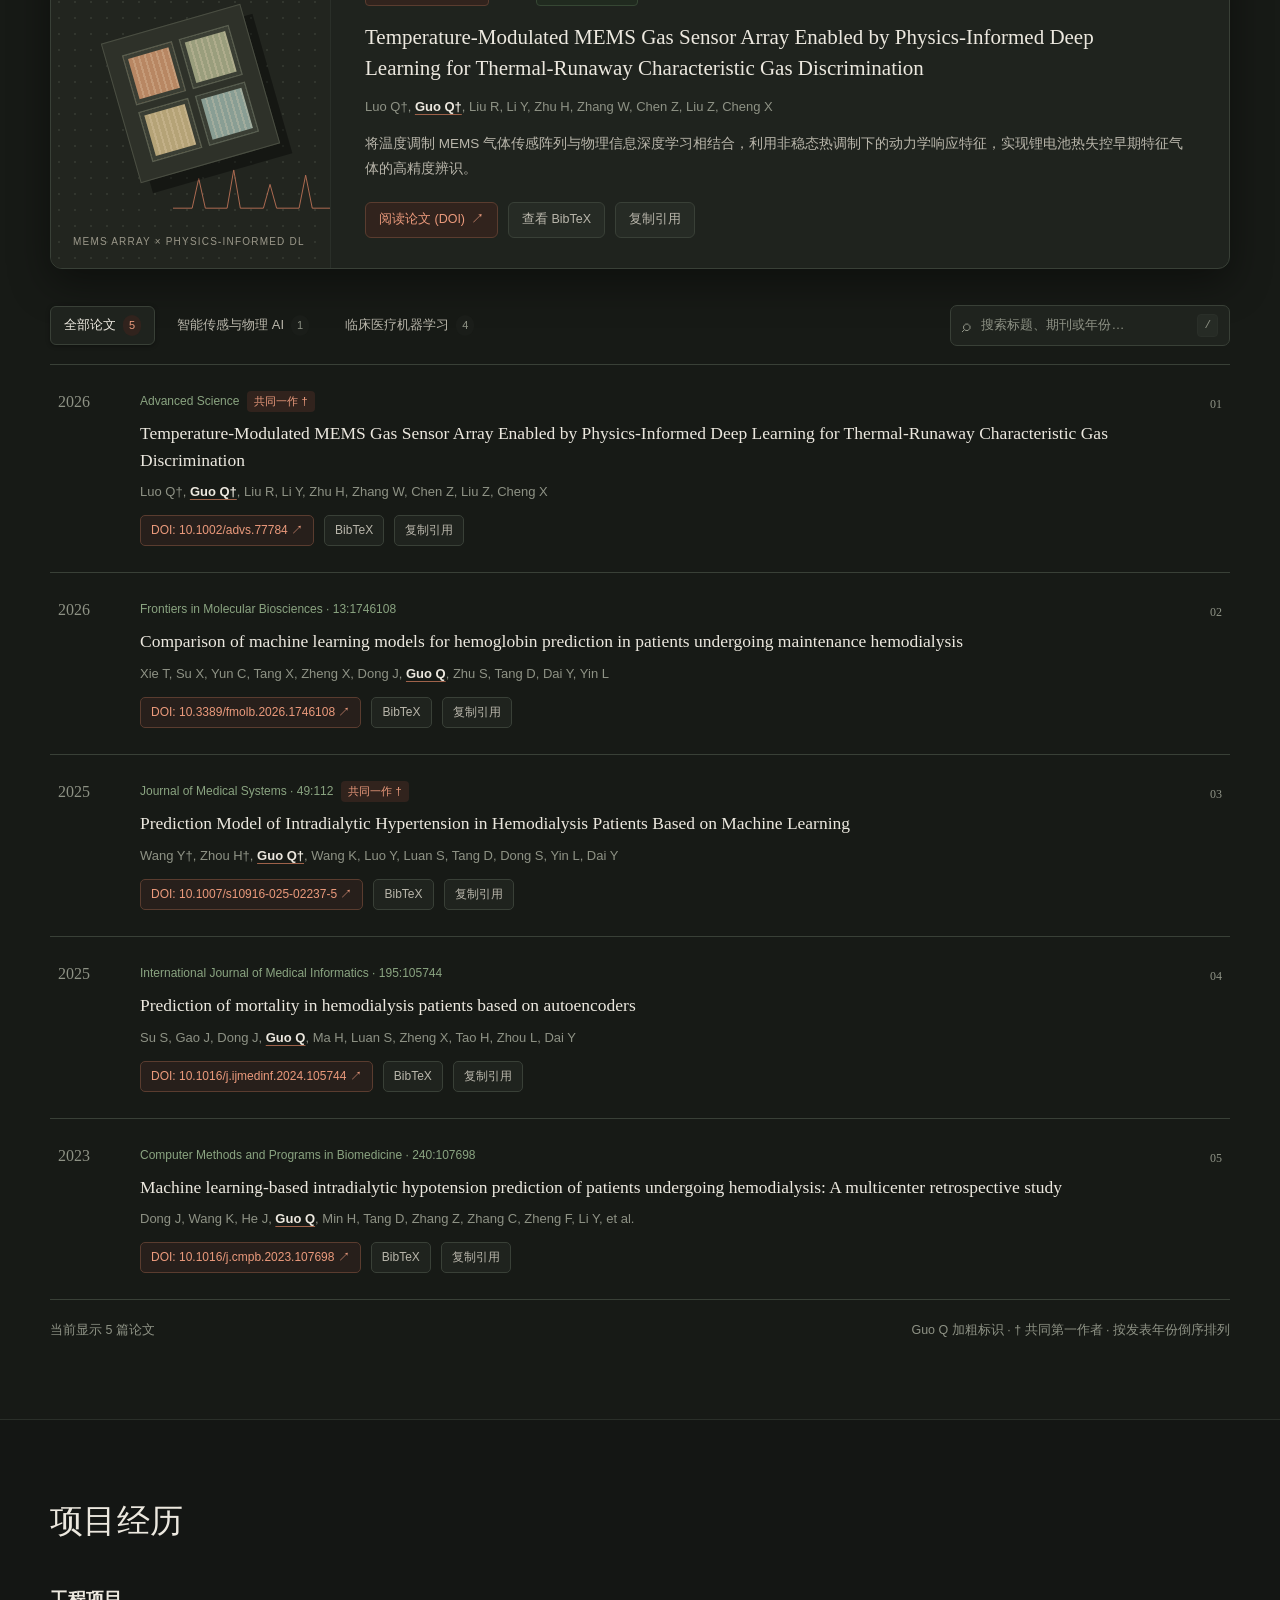
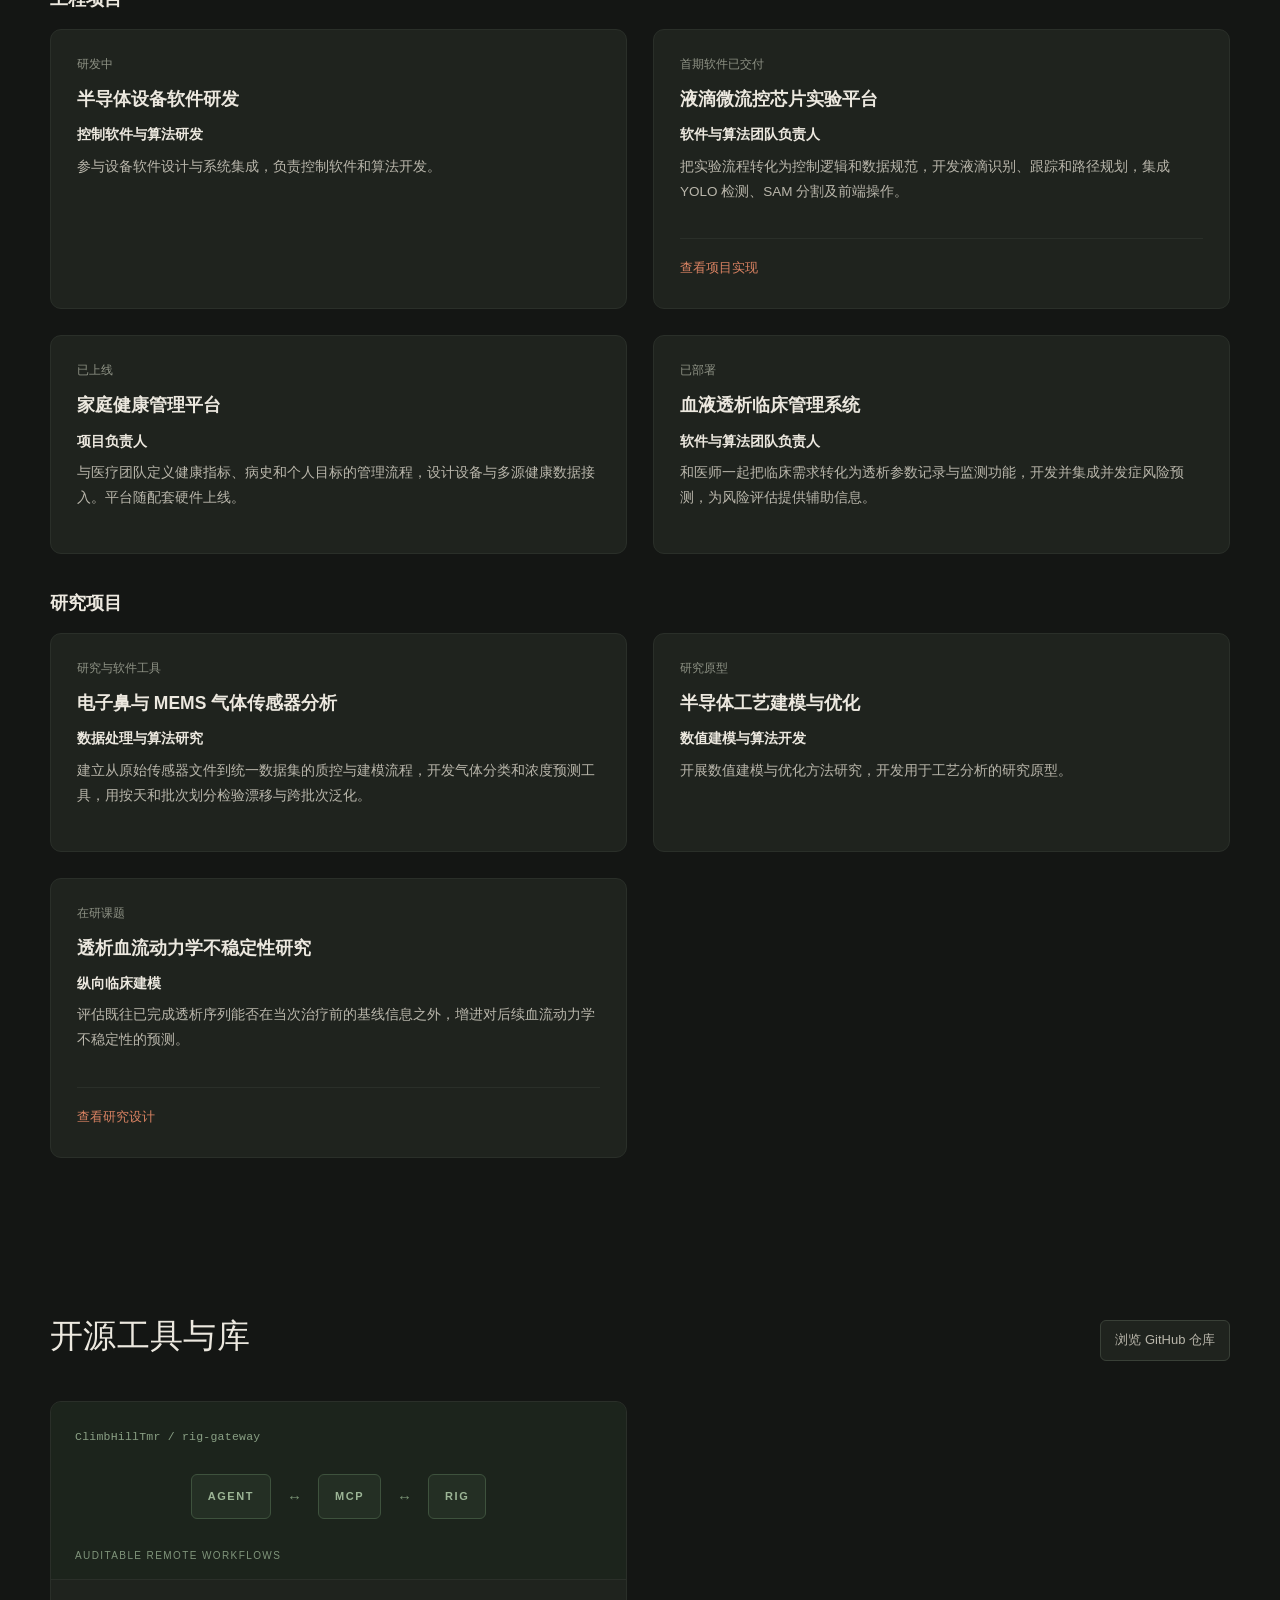
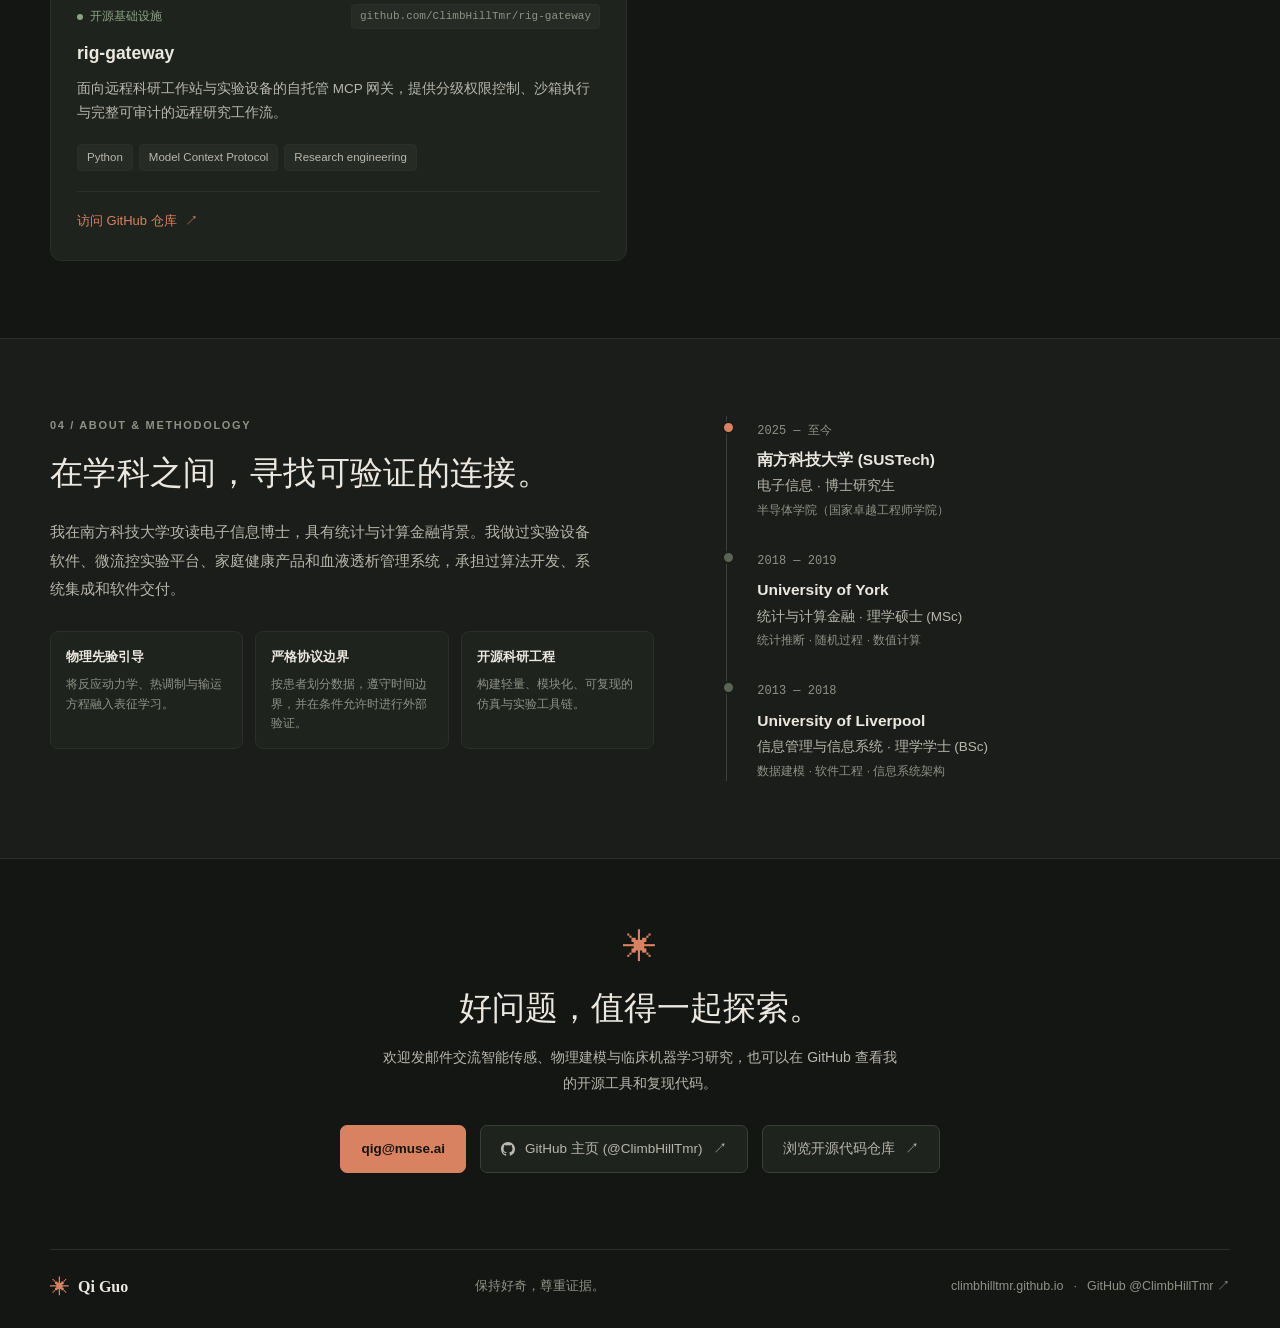
==== commit ed751c6c: "Add anonymized project experience and separate open-source tools" ====
--- a/docs/preview.html
+++ b/docs/preview.html
@@ -1,3440 +1,11 @@
-<!DOCTYPE html>
-<html lang="zh-CN">
+<!doctype html>
+<html lang="en">
 <head>
-  <meta charset="UTF-8">
-  <meta name="viewport" content="width=device-width, initial-scale=1.0, viewport-fit=cover">
-  <title>Qi Guo · AI 与真实世界</title>
-  <meta name="description" content="Qi Guo，南方科技大学电子信息博士生。研究智能传感、物理 AI、半导体工艺与临床机器学习。了解最新论文与研究项目。">
-  <meta name="color-scheme" content="light dark">
-  <meta name="theme-color" content="#faf9f5" id="meta-theme-color">
-  <script>
-    (() => {
-      const TZ_COORDS = {
-        'Asia/Shanghai': [22.54, 114.06],
-        'Asia/Chongqing': [29.56, 106.55],
-        'Asia/Harbin': [45.75, 126.64],
-        'Asia/Urumqi': [43.82, 87.61],
-        'Asia/Hong_Kong': [22.32, 114.17],
-        'Asia/Macau': [22.20, 113.54],
-        'Asia/Taipei': [22.54, 114.06],
-        'Asia/Tokyo': [35.68, 139.77],
-        'Asia/Seoul': [37.57, 126.98],
-        'Asia/Singapore': [1.35, 103.82],
-        'Europe/London': [53.96, -1.08],
-        'Europe/Berlin': [52.52, 13.40],
-        'Europe/Paris': [48.86, 2.35],
-        'Europe/Zurich': [47.37, 8.54],
-        'America/New_York': [40.71, -74.01],
-        'America/Chicago': [41.88, -87.63],
-        'America/Los_Angeles': [34.05, -118.24],
-        'Australia/Sydney': [-33.87, 151.21]
-      };
-      function pad(n) { return String(n).padStart(2, '0'); }
-      function fmtMin(m) {
-        const clamped = ((Math.round(m) % 1440) + 1440) % 1440;
-        return pad(Math.floor(clamped / 60)) + ':' + pad(clamped % 60);
-      }
-      function computeSolar(now) {
-        const tz = (Intl.DateTimeFormat && Intl.DateTimeFormat().resolvedOptions().timeZone) || '';
-        const offsetHours = -now.getTimezoneOffset() / 60;
-        const stdMeridian = offsetHours * 15;
-        let lat = 30.0;
-        let lon = stdMeridian;
-        if (TZ_COORDS[tz]) {
-          lat = TZ_COORDS[tz][0];
-          lon = TZ_COORDS[tz][1];
-        } else if (/^(Australia|Pacific\/Auckland|America\/(Argentina|Sao_Paulo|Santiago)|Africa\/Johannesburg)/.test(tz)) {
-          lat = -30.0;
-        }
-        const start = new Date(now.getFullYear(), 0, 0);
-        const dayOfYear = Math.floor((now - start) / 86400000);
-        const gamma = (2 * Math.PI / 365) * (dayOfYear - 1);
-        const eqTime = 229.18 * (
-          0.000075 +
-          0.001868 * Math.cos(gamma) -
-          0.032077 * Math.sin(gamma) -
-          0.014615 * Math.cos(2 * gamma) -
-          0.040849 * Math.sin(2 * gamma)
-        );
-        const decl =
-          0.006918 -
-          0.399912 * Math.cos(gamma) +
-          0.070257 * Math.sin(gamma) -
-          0.006758 * Math.cos(2 * gamma) +
-          0.000907 * Math.sin(2 * gamma) -
-          0.002697 * Math.cos(3 * gamma) +
-          0.00148 * Math.sin(3 * gamma);
-        const latRad = (lat * Math.PI) / 180;
-        const zenithRad = (90.833 * Math.PI) / 180;
-        const cosH =
-          (Math.cos(zenithRad) / (Math.cos(latRad) * Math.cos(decl))) -
-          Math.tan(latRad) * Math.tan(decl);
-        const clampedCosH = Math.max(-1, Math.min(1, cosH));
-        const hourAngleDeg = (Math.acos(clampedCosH) * 180) / Math.PI;
-        const solarNoonMin = 720 - 4 * (lon - stdMeridian) - eqTime;
-        const sunriseMin = Math.round(solarNoonMin - 4 * hourAngleDeg);
-        const sunsetMin = Math.round(solarNoonMin + 4 * hourAngleDeg);
-        const nowMin = now.getHours() * 60 + now.getMinutes();
-        const isDaytime = nowMin >= sunriseMin && nowMin < sunsetMin;
-        return {
-          sunriseMin,
-          sunsetMin,
-          sunriseStr: fmtMin(sunriseMin),
-          sunsetStr: fmtMin(sunsetMin),
-          nowMin,
-          isDaytime
-        };
-      }
-      window.__COMPUTE_SOLAR__ = computeSolar;
-      const solar = computeSolar(new Date());
-      let stored = 'auto';
-      try {
-        const urlTheme = new URLSearchParams(window.location.search).get('theme');
-        const saved = urlTheme || localStorage.getItem('qi-theme-mode');
-        if (saved === 'light' || saved === 'dark' || saved === 'auto') stored = saved;
-      } catch {}
-      const resolved = stored === 'auto' ? (solar.isDaytime ? 'light' : 'dark') : stored;
-      const root = document.documentElement;
-      root.dataset.theme = resolved;
-      root.dataset.themeMode = stored;
-      const csMeta = document.querySelector('meta[name="color-scheme"]');
-      if (csMeta) csMeta.content = resolved;
-      const tcMeta = document.getElementById('meta-theme-color');
-      if (tcMeta) tcMeta.content = resolved === 'dark' ? '#141614' : '#faf9f5';
-    })();
-  </script>
-  <link rel="canonical" href="https://climbhilltmr.github.io/">
-  <meta property="og:title" content="Qi Guo · AI for the Physical World">
-  <meta property="og:description" content="Research, publications, and projects at the intersection of machine learning, intelligent sensing, semiconductor modeling, and clinical data science.">
-  <meta property="og:type" content="website">
-  <meta property="og:url" content="https://climbhilltmr.github.io/">
-  <link rel="icon" type="image/svg+xml" href="favicon.svg">
-  <style>
-@import url('https://fonts.googleapis.com/css2?family=DM+Sans:wght@400;500;600;700&family=Noto+Serif+SC:wght@400;500;600&display=swap');
-
-:root {
-  color-scheme: light dark;
-
-  /* Day Mode — Warm Paper & Editorial Terracotta */
-  --bg: #faf9f5;
-  --bg-alt: #f2f0e8;
-  --surface: #fffefa;
-  --surface-subtle: #f5f3eb;
-  --surface-hover: #eae7dc;
-  --ink: #2c2e28;
-  --ink-secondary: #565a4e;
-  --muted: #6e7364;
-  --accent: #b36549;
-  --accent-hover: #964e35;
-  --accent-soft: #f3e6dc;
-  --accent-soft-hover: #ead5c5;
-  --accent-border: #e2c6b3;
-  --sage: #5f7058;
-  --sage-soft: #e6ebe2;
-  --sage-border: #d3ddd0;
-  --neutral-status: #8c7759;
-  --neutral-dot: #a88f6b;
-  --line: #e4e2d8;
-  --line-strong: #d3d0c2;
-  --header-bg: rgba(250, 249, 245, 0.88);
-  --publications-bg: #f2f0e7;
-  --row-hover: #f7f5ed;
-  --row-doi-bg: #fbf5ef;
-  --author-underline: #cca08d;
-  --timeline-dot: #b4b9a5;
-  --shadow-sm: 0 1px 3px rgba(44, 46, 40, 0.06);
-  --shadow-card: 0 12px 36px rgba(44, 46, 40, 0.05);
-  --shadow-dialog: 0 25px 80px rgba(44, 46, 40, 0.22);
-  --backdrop-bg: rgba(44, 46, 40, 0.36);
-  --toast-bg: #2c2e28;
-  --toast-ink: #faf9f5;
-
-  /* Hero SVG & Artwork Tokens (Day) */
-  --svg-grid-dot: #c9c2b2;
-  --svg-wireframe: #bfb7a4;
-  --svg-label: #78776a;
-  --svg-surf-start: #d98a63;
-  --svg-surf-mid: #b36549;
-  --svg-surf-end: #6e8268;
-
-  /* Featured Paper Chip Artwork (Day) */
-  --art-bg: #e8e4d6;
-  --art-dot: #b5ad96;
-  --art-label: #6f6b58;
-  --chip-bg: #d8d3c4;
-  --chip-border: #bfb7a1;
-  --chip-shadow: rgba(198, 191, 171, 0.4);
-  --chip-pad-border: #e4ddcb;
-  --chip-pad-outline: #aba185;
-  --chip-trace: #f2e0c5;
-  --signal-stroke: #9e6d50;
-
-  /* Project Schematic Headers (Day) */
-  --gateway-bg: #e6eae2;
-  --gateway-ink: #546651;
-  --gateway-node-bg: #f2f5ef;
-  --gateway-node-border: #b5c2ae;
-  --gateway-arrow: #84967f;
-
-  --litho-bg: #eee6db;
-  --litho-ink: #8c6448;
-  --litho-stroke: #b08562;
-
-  --droplet-bg: #e4eae6;
-  --droplet-ink: #53786e;
-  --droplet-cell-bg: #edf3ef;
-  --droplet-cell-border: #b2c5b8;
-  --droplet-one-bg: #809e93;
-  --droplet-two-bg: #a5b38e;
-  --droplet-ring: #d5e3db;
-
-  --clinical-bg: #efe5df;
-  --clinical-ink: #9b6e56;
-  --clinical-stroke: #b0826b;
-  --clinical-axis: #c4ad9d;
-
-  /* Typography & Layout */
-  --serif: 'Noto Serif SC', Georgia, 'Songti SC', serif;
-  --sans: 'DM Sans', -apple-system, BlinkMacSystemFont, 'PingFang SC', 'Microsoft YaHei', sans-serif;
-  --mono: ui-monospace, SFMono-Regular, Menlo, Monaco, Consolas, monospace;
-
-  accent-color: var(--accent);
-}
-
-/* Night Mode — Warm Obsidian Editorial Palette */
-@media (prefers-color-scheme: dark) {
-  :root:not([data-theme="light"]) {
-    color-scheme: dark;
-    --bg: #141614;
-    --bg-alt: #1a1d19;
-    --surface: #1f231e;
-    --surface-subtle: #262b25;
-    --surface-hover: #2e342c;
-    --ink: #ece8df;
-    --ink-secondary: #b9b6ab;
-    --muted: #8e9285;
-    --accent: #d98262;
-    --accent-hover: #eb9a7c;
-    --accent-soft: #31231d;
-    --accent-soft-hover: #3f2c24;
-    --accent-border: #5a3c2f;
-    --sage: #8aa481;
-    --sage-soft: #202a1f;
-    --sage-border: #364734;
-    --neutral-status: #bfa37c;
-    --neutral-dot: #c7ab82;
-    --line: #2a2f29;
-    --line-strong: #394037;
-    --header-bg: rgba(20, 22, 20, 0.88);
-    --publications-bg: #171a16;
-    --row-hover: #1d211c;
-    --row-doi-bg: #271f1b;
-    --author-underline: #9e624a;
-    --timeline-dot: #5b6354;
-    --shadow-sm: 0 1px 4px rgba(0, 0, 0, 0.35);
-    --shadow-card: 0 14px 40px rgba(0, 0, 0, 0.42);
-    --shadow-dialog: 0 28px 90px rgba(0, 0, 0, 0.68);
-    --backdrop-bg: rgba(8, 10, 8, 0.68);
-    --toast-bg: #ece8df;
-    --toast-ink: #141614;
-
-    --svg-grid-dot: #3a4037;
-    --svg-wireframe: #4c5347;
-    --svg-label: #979b8e;
-    --svg-surf-start: #e59670;
-    --svg-surf-mid: #d98262;
-    --svg-surf-end: #88a380;
-
-    --art-bg: #22251f;
-    --art-dot: #4b5044;
-    --art-label: #9a9789;
-    --chip-bg: #2e3129;
-    --chip-border: #4a4e42;
-    --chip-shadow: rgba(0, 0, 0, 0.38);
-    --chip-pad-border: #3a3e34;
-    --chip-pad-outline: #5c6152;
-    --chip-trace: rgba(235, 214, 185, 0.25);
-    --signal-stroke: #d98262;
-
-    --gateway-bg: #1c241c;
-    --gateway-ink: #9cb596;
-    --gateway-node-bg: #242f24;
-    --gateway-node-border: #3e523d;
-    --gateway-arrow: #789173;
-
-    --litho-bg: #25201a;
-    --litho-ink: #d4a37e;
-    --litho-stroke: #cc966e;
-
-    --droplet-bg: #1a2422;
-    --droplet-ink: #8eb5aa;
-    --droplet-cell-bg: #22302d;
-    --droplet-cell-border: #38524b;
-    --droplet-one-bg: #5e877b;
-    --droplet-two-bg: #7d9167;
-    --droplet-ring: #2d403b;
-
-    --clinical-bg: #261e1b;
-    --clinical-ink: #d69e85;
-    --clinical-stroke: #cc8f74;
-    --clinical-axis: #6e584d;
-  }
-}
-
-:root:has(> head > meta[name="color-scheme"][content="dark"]),
-:root[data-theme="dark"] {
-  color-scheme: dark;
-  --bg: #141614;
-  --bg-alt: #1a1d19;
-  --surface: #1f231e;
-  --surface-subtle: #262b25;
-  --surface-hover: #2e342c;
-  --ink: #ece8df;
-  --ink-secondary: #b9b6ab;
-  --muted: #8e9285;
-  --accent: #d98262;
-  --accent-hover: #eb9a7c;
-  --accent-soft: #31231d;
-  --accent-soft-hover: #3f2c24;
-  --accent-border: #5a3c2f;
-  --sage: #8aa481;
-  --sage-soft: #202a1f;
-  --sage-border: #364734;
-  --neutral-status: #bfa37c;
-  --neutral-dot: #c7ab82;
-  --line: #2a2f29;
-  --line-strong: #394037;
-  --header-bg: rgba(20, 22, 20, 0.88);
-  --publications-bg: #171a16;
-  --row-hover: #1d211c;
-  --row-doi-bg: #271f1b;
-  --author-underline: #9e624a;
-  --timeline-dot: #5b6354;
-  --shadow-sm: 0 1px 4px rgba(0, 0, 0, 0.35);
-  --shadow-card: 0 14px 40px rgba(0, 0, 0, 0.42);
-  --shadow-dialog: 0 28px 90px rgba(0, 0, 0, 0.68);
-  --backdrop-bg: rgba(8, 10, 8, 0.68);
-  --toast-bg: #ece8df;
-  --toast-ink: #141614;
-
-  --svg-grid-dot: #3a4037;
-  --svg-wireframe: #4c5347;
-  --svg-label: #979b8e;
-  --svg-surf-start: #e59670;
-  --svg-surf-mid: #d98262;
-  --svg-surf-end: #88a380;
-
-  --art-bg: #22251f;
-  --art-dot: #4b5044;
-  --art-label: #9a9789;
-  --chip-bg: #2e3129;
-  --chip-border: #4a4e42;
-  --chip-shadow: rgba(0, 0, 0, 0.38);
-  --chip-pad-border: #3a3e34;
-  --chip-pad-outline: #5c6152;
-  --chip-trace: rgba(235, 214, 185, 0.25);
-  --signal-stroke: #d98262;
-
-  --gateway-bg: #1c241c;
-  --gateway-ink: #9cb596;
-  --gateway-node-bg: #242f24;
-  --gateway-node-border: #3e523d;
-  --gateway-arrow: #789173;
-
-  --litho-bg: #25201a;
-  --litho-ink: #d4a37e;
-  --litho-stroke: #cc966e;
-
-  --droplet-bg: #1a2422;
-  --droplet-ink: #8eb5aa;
-  --droplet-cell-bg: #22302d;
-  --droplet-cell-border: #38524b;
-  --droplet-one-bg: #5e877b;
-  --droplet-two-bg: #7d9167;
-  --droplet-ring: #2d403b;
-
-  --clinical-bg: #261e1b;
-  --clinical-ink: #d69e85;
-  --clinical-stroke: #cc8f74;
-  --clinical-axis: #6e584d;
-}
-
-:root:has(> head > meta[name="color-scheme"][content="light"]),
-:root[data-theme="light"] {
-  color-scheme: light;
-}
-
-* {
-  box-sizing: border-box;
-}
-
-html {
-  scroll-behavior: smooth;
-  scroll-padding-top: 92px;
-  -webkit-text-size-adjust: 100%;
-}
-
-body {
-  background: var(--bg);
-  color: var(--ink);
-  font-family: var(--sans);
-  margin: 0;
-  font-size: 15px;
-  line-height: 1.75;
-  -webkit-font-smoothing: antialiased;
-  overflow-x: hidden;
-  transition: background-color 0.28s ease, color 0.28s ease;
-}
-
-a {
-  color: inherit;
-  text-decoration: none;
-  transition: color 0.15s ease, border-color 0.15s ease, background-color 0.15s ease;
-}
-
-button, input, textarea {
-  font: inherit;
-  color: inherit;
-}
-
-button {
-  cursor: pointer;
-  border: 0;
-  background: none;
-}
-
-a, button {
-  -webkit-tap-highlight-color: transparent;
-}
-
-:where(a:any-link, button, input, textarea):focus-visible {
-  outline: 2px solid var(--accent);
-  outline-offset: 4px;
-}
-
-a:hover {
-  color: var(--accent);
-}
-
-[hidden] {
-  display: none !important;
-}
-
-.visually-hidden:where(:not(:focus-within, :active)) {
-  position: absolute !important;
-  clip-path: inset(50%) !important;
-  overflow: hidden !important;
-  width: 1px !important;
-  height: 1px !important;
-  margin: -1px !important;
-  padding: 0 !important;
-  border: 0 !important;
-  white-space: nowrap !important;
-}
-
-.wrap {
-  width: min(1180px, calc(100% - 96px));
-  margin: 0 auto;
-  padding-inline: env(safe-area-inset-left, 0px) env(safe-area-inset-right, 0px);
-}
-
-.skip {
-  position: fixed;
-  left: 20px;
-  top: -100px;
-  background: var(--surface);
-  border: 1px solid var(--accent);
-  border-radius: 6px;
-  padding: 10px 16px;
-  font-size: 13px;
-  font-weight: 500;
-  z-index: 100;
-  box-shadow: var(--shadow-card);
-}
-
-.skip:focus {
-  top: 14px;
-}
-
-/* Header & Navigation */
-.site-header {
-  background: var(--header-bg);
-  border-bottom: 1px solid var(--line);
-  position: sticky;
-  top: 0;
-  z-index: 30;
-  backdrop-filter: blur(14px);
-  -webkit-backdrop-filter: blur(14px);
-  transition: background-color 0.28s ease, border-color 0.28s ease;
-}
-
-.nav-wrap {
-  width: min(1240px, calc(100% - 80px));
-  height: 78px;
-  margin: auto;
-  display: flex;
-  justify-content: space-between;
-  align-items: center;
-  gap: 20px;
-  padding-inline: env(safe-area-inset-left, 0px) env(safe-area-inset-right, 0px);
-}
-
-.wordmark {
-  display: inline-flex;
-  align-items: center;
-  gap: 11px;
-  min-block-size: 36px;
-  flex-shrink: 0;
-}
-
-.wordmark:hover {
-  color: var(--ink);
-}
-
-.asterisk {
-  font-size: 30px;
-  font-family: Georgia, serif;
-  color: var(--accent);
-  font-weight: 400;
-  line-height: 1;
-}
-
-.wordmark strong {
-  font: 500 22px Georgia, serif;
-  letter-spacing: -0.01em;
-}
-
-.wordmark-tag {
-  border-left: 1px solid var(--line-strong);
-  padding-left: 12px;
-  margin-left: 2px;
-  font-size: 12px;
-  color: var(--muted);
-  letter-spacing: 0.03em;
-}
-
-nav {
-  display: flex;
-  align-items: center;
-  gap: 28px;
-}
-
-nav a {
-  font-size: 13.5px;
-  font-weight: 500;
-  color: var(--ink-secondary);
-  padding: 6px 2px;
-  min-block-size: 28px;
-  display: inline-flex;
-  align-items: center;
-  position: relative;
-  white-space: nowrap;
-}
-
-nav a.active {
-  color: var(--accent);
-}
-
-nav a.active::after {
-  content: '';
-  position: absolute;
-  left: 0;
-  right: 0;
-  bottom: -2px;
-  height: 1.5px;
-  background: var(--accent);
-  border-radius: 2px;
-}
-
-.nav-actions {
-  display: flex;
-  align-items: center;
-  gap: 10px;
-  flex-shrink: 0;
-}
-
-/* Solar Theme Switcher */
-.theme-switch {
-  display: inline-flex;
-  align-items: center;
-  gap: 6px;
-  font-size: 12px;
-  font-weight: 600;
-  letter-spacing: 0.02em;
-  padding: 6px 10px;
-  min-block-size: 34px;
-  border: 1px solid var(--line-strong);
-  border-radius: 6px;
-  color: var(--ink-secondary);
-  background: var(--surface);
-  transition: background-color 0.15s ease, border-color 0.15s ease, color 0.15s ease;
-  white-space: nowrap;
-}
-
-.theme-switch:hover {
-  border-color: var(--accent);
-  color: var(--accent);
-  background: var(--accent-soft);
-}
-
-.theme-icon {
-  width: 14px;
-  height: 14px;
-  display: inline-flex;
-  align-items: center;
-  justify-content: center;
-  color: var(--accent);
-  flex-shrink: 0;
-}
-
-.theme-icon svg {
-  width: 14px;
-  height: 14px;
-  fill: none;
-  stroke: currentColor;
-  stroke-width: 1.65;
-  stroke-linecap: round;
-  stroke-linejoin: round;
-}
-
-.theme-mode-badge {
-  font-family: var(--mono);
-  font-size: 10px;
-  font-weight: 600;
-  padding: 1px 5px;
-  border-radius: 4px;
-  background: var(--surface-subtle);
-  color: var(--muted);
-  border: 1px solid var(--line);
-}
-
-.theme-switch:hover .theme-mode-badge {
-  border-color: var(--accent-border);
-  color: var(--accent);
-}
-
-.lang-switch {
-  font-size: 12px;
-  font-weight: 600;
-  letter-spacing: 0.04em;
-  padding: 6px 11px;
-  min-block-size: 34px;
-  min-inline-size: 38px;
-  border: 1px solid var(--line-strong);
-  border-radius: 6px;
-  color: var(--ink-secondary);
-  background: var(--surface);
-  transition: background-color 0.15s, border-color 0.15s, color 0.15s;
-}
-
-.lang-switch:hover {
-  border-color: var(--accent);
-  color: var(--accent);
-  background: var(--accent-soft);
-}
-
-.github-nav {
-  display: inline-flex;
-  align-items: center;
-  gap: 7px;
-  font-size: 12.5px;
-  font-weight: 500;
-  padding: 6px 12px;
-  min-block-size: 34px;
-  border-radius: 6px;
-  border: 1px solid var(--line-strong);
-  background: var(--surface-subtle);
-  color: var(--ink);
-  white-space: nowrap;
-}
-
-.github-nav:hover {
-  border-color: var(--accent);
-  background: var(--accent-soft);
-  color: var(--accent-hover);
-}
-
-.gh-icon {
-  width: 14px;
-  height: 14px;
-  fill: currentColor;
-  flex-shrink: 0;
-}
-
-.ext-arrow {
-  color: var(--muted);
-  font-size: 11px;
-}
-
-/* Hero Section */
-.hero {
-  display: grid;
-  grid-template-columns: 1.28fr 1fr;
-  gap: 52px;
-  padding-top: 76px;
-  padding-bottom: 72px;
-  align-items: center;
-}
-
-.eyebrow {
-  font-size: 11px;
-  font-weight: 600;
-  letter-spacing: 0.15em;
-  color: var(--muted);
-  margin: 0 0 18px;
-  text-transform: uppercase;
-}
-
-.hero .eyebrow {
-  display: flex;
-  align-items: center;
-  flex-wrap: wrap;
-  gap: 10px;
-}
-
-.status-dot {
-  width: 7px;
-  height: 7px;
-  border-radius: 50%;
-  background: var(--accent);
-  box-shadow: 0 0 0 3px var(--accent-soft);
-  flex-shrink: 0;
-}
-
-.solar-pill {
-  display: inline-flex;
-  align-items: center;
-  gap: 6px;
-  font-family: var(--mono);
-  font-size: 10.5px;
-  font-weight: 500;
-  letter-spacing: 0.04em;
-  text-transform: none;
-  padding: 2px 8px;
-  border-radius: 999px;
-  background: var(--surface-subtle);
-  border: 1px solid var(--line);
-  color: var(--ink-secondary);
-}
-
-.hero h1 {
-  font-family: var(--serif);
-  font-weight: 400;
-  font-size: clamp(2rem, 3vw + 0.95rem, 3.2rem);
-  line-height: 1.46;
-  letter-spacing: 0.01em;
-  margin: 0 0 22px;
-  color: var(--ink);
-}
-
-.hero h1 em {
-  color: var(--accent);
-  font-style: normal;
-}
-
-.hero-intro {
-  color: var(--ink-secondary);
-  font-size: clamp(14.5px, 0.3vw + 14px, 15.5px);
-  line-height: 1.95;
-  max-width: 540px;
-  margin: 0 0 30px;
-}
-
-.hero-buttons {
-  display: flex;
-  flex-wrap: wrap;
-  align-items: center;
-  gap: 14px;
-}
-
-.button {
-  display: inline-flex;
-  align-items: center;
-  justify-content: center;
-  gap: 10px;
-  border: 1px solid var(--line-strong);
-  border-radius: 7px;
-  padding: 11px 20px;
-  min-block-size: 42px;
-  font-size: 13.5px;
-  font-weight: 500;
-  background: var(--surface);
-  color: var(--ink);
-  transition: background-color 0.15s ease, border-color 0.15s ease, color 0.15s ease, transform 0.15s ease;
-}
-
-.button:hover {
-  border-color: var(--ink-secondary);
-  background: var(--bg-alt);
-  color: var(--ink);
-}
-
-.button.primary {
-  background: var(--accent);
-  color: #fffaf4;
-  border-color: var(--accent);
-}
-
-:root[data-theme="dark"] .button.primary {
-  color: #161412;
-  font-weight: 600;
-}
-
-.button.primary:hover {
-  background: var(--accent-hover);
-  border-color: var(--accent-hover);
-  color: #ffffff;
-}
-
-:root[data-theme="dark"] .button.primary:hover {
-  color: #141210;
-}
-
-.button.secondary {
-  background: var(--surface);
-  color: var(--ink-secondary);
-}
-
-.button.secondary:hover {
-  border-color: var(--accent);
-  color: var(--accent);
-  background: var(--accent-soft);
-}
-
-.hero-meta {
-  margin-top: 28px;
-  padding-top: 20px;
-  border-top: 1px solid var(--line);
-  display: flex;
-  flex-wrap: wrap;
-  align-items: center;
-  gap: 10px;
-  font-size: 12.5px;
-  color: var(--muted);
-}
-
-.meta-sep {
-  color: var(--line-strong);
-}
-
-.hero-gh-link {
-  font-family: var(--mono);
-  font-size: 12px;
-  color: var(--accent);
-  padding: 2px 8px;
-  border-radius: 4px;
-  background: var(--accent-soft);
-}
-
-.hero-gh-link:hover {
-  background: var(--accent-soft-hover);
-  color: var(--accent-hover);
-}
-
-.hero-visual {
-  position: relative;
-  min-width: 0;
-}
-
-.visual-card {
-  background: var(--surface-subtle);
-  border: 1px solid var(--line);
-  border-radius: 12px;
-  padding: 18px 20px 16px;
-  box-shadow: var(--shadow-card);
-  transition: background-color 0.28s ease, border-color 0.28s ease, box-shadow 0.28s ease;
-}
-
-.visual-kicker {
-  display: flex;
-  align-items: center;
-  justify-content: space-between;
-  gap: 8px;
-  font-size: 10.5px;
-  font-weight: 500;
-  letter-spacing: 0.14em;
-  color: var(--muted);
-  margin-bottom: 6px;
-}
-
-.visual-badge {
-  font-family: var(--mono);
-  font-size: 10px;
-  padding: 2px 7px;
-  border-radius: 4px;
-  background: var(--surface-hover);
-  color: var(--ink-secondary);
-  flex-shrink: 0;
-}
-
-.visual-card > svg {
-  display: block;
-  width: 100%;
-  height: auto;
-  max-height: 330px;
-}
-
-.visual-card .grid-dot {
-  fill: var(--svg-grid-dot);
-}
-
-.visual-card .wireframe-group {
-  stroke: var(--svg-wireframe);
-}
-
-.visual-card .accent-node {
-  stroke: var(--accent);
-}
-
-.visual-card .accent-dot {
-  fill: var(--accent);
-}
-
-.visual-card .sage-dot {
-  fill: var(--sage);
-}
-
-.visual-card .svg-labels {
-  fill: var(--svg-label);
-}
-
-.visual-foot {
-  display: flex;
-  align-items: center;
-  justify-content: space-between;
-  flex-wrap: wrap;
-  gap: 8px;
-  margin-top: 8px;
-  padding-top: 10px;
-  border-top: 1px solid var(--line);
-  font-size: 10.5px;
-  letter-spacing: 0.1em;
-  color: var(--muted);
-}
-
-/* Research Domain Strip */
-.research-strip {
-  border-block: 1px solid var(--line);
-  background: var(--bg-alt);
-}
-
-.research-strip > .wrap {
-  display: grid;
-  grid-template-columns: repeat(4, 1fr);
-  gap: 12px;
-  padding-block: 16px;
-}
-
-.research-strip a {
-  display: inline-flex;
-  align-items: center;
-  gap: 9px;
-  font-size: 11.5px;
-  font-weight: 500;
-  letter-spacing: 0.11em;
-  color: var(--ink-secondary);
-  padding: 6px 8px;
-  border-radius: 6px;
-  min-width: 0;
-}
-
-.research-strip a span {
-  font-family: Georgia, serif;
-  font-size: 11px;
-  color: var(--accent);
-  flex-shrink: 0;
-}
-
-.research-strip a:hover {
-  color: var(--accent);
-  background: var(--surface-hover);
-}
-
-/* Generic Sections */
-.section {
-  padding-top: clamp(52px, 6vw, 80px);
-  padding-bottom: clamp(52px, 6vw, 80px);
-}
-
-.section-top {
-  display: flex;
-  align-items: flex-end;
-  justify-content: space-between;
-  gap: 32px;
-  margin-bottom: 40px;
-}
-
-.section-top .eyebrow {
-  margin-bottom: 12px;
-}
-
-.section h2 {
-  font-family: var(--serif);
-  font-size: clamp(1.5rem, 2vw + 0.85rem, 2.05rem);
-  letter-spacing: 0.01em;
-  line-height: 1.5;
-  font-weight: 400;
-  margin: 0;
-  color: var(--ink);
-}
-
-.section-note {
-  font-size: 13.5px;
-  line-height: 1.8;
-  color: var(--muted);
-  max-width: 310px;
-  margin: 0;
-}
-
-.pill-link {
-  display: inline-flex;
-  align-items: center;
-  gap: 10px;
-  font-size: 13px;
-  font-weight: 500;
-  color: var(--ink-secondary);
-  white-space: nowrap;
-  padding: 8px 14px;
-  min-block-size: 36px;
-  border: 1px solid var(--line-strong);
-  border-radius: 6px;
-  background: var(--surface);
-}
-
-.pill-link:hover {
-  border-color: var(--accent);
-  color: var(--accent);
-  background: var(--accent-soft);
-}
-
-/* 01 Research Grid */
-.research-grid {
-  display: grid;
-  grid-template-columns: repeat(4, 1fr);
-  gap: 20px;
-}
-
-.research-item {
-  position: relative;
-  padding: 24px 22px;
-  background: var(--surface);
-  border: 1px solid var(--line);
-  border-radius: 10px;
-  display: flex;
-  flex-direction: column;
-  transition: border-color 0.2s ease, transform 0.2s ease, box-shadow 0.2s ease, background-color 0.28s ease;
-}
-
-.research-item:hover {
-  border-color: var(--line-strong);
-  transform: translateY(-2px);
-  box-shadow: var(--shadow-card);
-}
-
-.research-card-head {
-  display: flex;
-  align-items: center;
-  justify-content: space-between;
-  margin-bottom: 20px;
-}
-
-.research-icon {
-  width: 40px;
-  height: 40px;
-  background: var(--surface-subtle);
-  border: 1px solid var(--line);
-  border-radius: 8px;
-  color: var(--accent);
-  display: grid;
-  place-items: center;
-  font-size: 21px;
-}
-
-.item-index {
-  font-size: 12px;
-  color: var(--muted);
-  font-family: Georgia, serif;
-}
-
-.research-item h3 {
-  font-weight: 600;
-  font-size: 15.5px;
-  line-height: 1.5;
-  margin: 0 0 12px;
-  color: var(--ink);
-}
-
-.research-item p {
-  font-size: 13.5px;
-  line-height: 1.85;
-  color: var(--ink-secondary);
-  margin: 0 0 20px;
-  flex: 1;
-}
-
-.tags {
-  display: flex;
-  flex-wrap: wrap;
-  gap: 6px;
-}
-
-.tags span {
-  font-size: 11.5px;
-  padding: 4px 9px;
-  background: var(--surface-subtle);
-  border: 1px solid var(--line);
-  border-radius: 4px;
-  color: var(--ink-secondary);
-  line-height: 1.4;
-}
-
-/* 02 Publications */
-.publications {
-  background: var(--publications-bg);
-  border-block: 1px solid var(--line);
-  transition: background-color 0.28s ease;
-}
-
-.featured-paper {
-  display: grid;
-  grid-template-columns: 280px 1fr;
-  background: var(--surface);
-  border: 1px solid var(--line-strong);
-  border-radius: 12px;
-  overflow: hidden;
-  margin-bottom: 36px;
-  box-shadow: var(--shadow-card);
-}
-
-.paper-art {
-  background: var(--art-bg);
-  position: relative;
-  display: flex;
-  align-items: center;
-  justify-content: center;
-  min-height: 290px;
-  overflow: hidden;
-  border-right: 1px solid var(--line);
-}
-
-.paper-art::before {
-  content: '';
-  position: absolute;
-  inset: 0;
-  background-image: radial-gradient(var(--art-dot) 1px, transparent 1px);
-  background-size: 16px 16px;
-  opacity: 0.4;
-}
-
-.chip {
-  display: grid;
-  grid-template-columns: repeat(2, 50px);
-  gap: 9px;
-  padding: 17px;
-  background: var(--chip-bg);
-  transform: rotate(-16deg);
-  border: 1px solid var(--chip-border);
-  box-shadow: 9px 13px 0 var(--chip-shadow);
-  z-index: 1;
-  margin-top: -26px;
-}
-
-.chip > span {
-  height: 50px;
-  border: 4px solid var(--chip-pad-border);
-  outline: 1px solid var(--chip-pad-outline);
-  position: relative;
-  background: repeating-linear-gradient(90deg, transparent, transparent 4px, var(--chip-trace) 4px, var(--chip-trace) 6px);
-}
-
-.chip > span:nth-child(1) { background-color: #b88763; }
-.chip > span:nth-child(2) { background-color: #9a9e7d; }
-.chip > span:nth-child(3) { background-color: #b5a377; }
-.chip > span:nth-child(4) { background-color: #899e94; }
-
-.signal {
-  position: absolute;
-  bottom: 40px;
-  right: -8px;
-  width: 165px;
-  opacity: 0.82;
-}
-
-.signal svg {
-  fill: none;
-  stroke: var(--signal-stroke);
-  stroke-width: 1.4;
-}
-
-.art-label {
-  position: absolute;
-  bottom: 18px;
-  left: 22px;
-  font-size: 10px;
-  font-weight: 500;
-  letter-spacing: 0.12em;
-  color: var(--art-label);
-}
-
-.featured-copy {
-  padding: 30px 34px;
-  display: flex;
-  flex-direction: column;
-  justify-content: center;
-  min-width: 0;
-}
-
-.paper-meta {
-  display: flex;
-  align-items: center;
-  flex-wrap: wrap;
-  gap: 10px;
-  font-size: 12.5px;
-  color: var(--muted);
-}
-
-.journal-pill {
-  font-size: 11.5px;
-  font-weight: 600;
-  color: var(--accent-hover);
-  padding: 4px 10px;
-  background: var(--accent-soft);
-  border: 1px solid var(--accent-border);
-  border-radius: 4px;
-}
-
-.role-pill {
-  font-size: 11.5px;
-  font-weight: 500;
-  color: var(--sage);
-  padding: 4px 9px;
-  background: var(--sage-soft);
-  border: 1px solid var(--sage-border);
-  border-radius: 4px;
-}
-
-.latest {
-  font-size: 11.5px;
-  font-weight: 500;
-  color: var(--muted);
-  margin-left: auto;
-}
-
-.featured-copy h3 {
-  font: 400 clamp(18px, 1.4vw + 12px, 21px)/1.48 Georgia, serif;
-  margin: 16px 0 12px;
-  max-width: 740px;
-  color: var(--ink);
-  overflow-wrap: anywhere;
-}
-
-.authors {
-  font-size: 13px;
-  color: var(--muted);
-  line-height: 1.7;
-  margin: 0;
-}
-
-.author-self {
-  color: var(--ink);
-  font-weight: 600;
-  text-decoration: underline;
-  text-decoration-color: var(--author-underline);
-  text-underline-offset: 3px;
-}
-
-.paper-summary {
-  font-size: 13.5px;
-  line-height: 1.85;
-  color: var(--ink-secondary);
-  margin: 14px 0 20px;
-}
-
-.paper-actions {
-  display: flex;
-  flex-wrap: wrap;
-  gap: 10px;
-  align-items: center;
-  font-size: 12.5px;
-}
-
-.action-pill {
-  display: inline-flex;
-  align-items: center;
-  gap: 6px;
-  padding: 6px 13px;
-  min-block-size: 34px;
-  border-radius: 6px;
-  border: 1px solid var(--line-strong);
-  background: var(--surface-subtle);
-  font-size: 12.5px;
-  font-weight: 500;
-  color: var(--ink-secondary);
-}
-
-.action-pill:hover {
-  border-color: var(--accent);
-  color: var(--accent);
-  background: var(--accent-soft);
-}
-
-.action-pill.primary-link {
-  background: var(--accent-soft);
-  border-color: var(--accent-border);
-  color: var(--accent-hover);
-}
-
-.action-pill.primary-link:hover {
-  background: var(--accent);
-  border-color: var(--accent);
-  color: #fff;
-}
-
-:root[data-theme="dark"] .action-pill.primary-link:hover {
-  color: #161412;
-}
-
-.publication-controls {
-  display: flex;
-  align-items: center;
-  justify-content: space-between;
-  gap: 20px;
-  padding-bottom: 18px;
-  border-bottom: 1px solid var(--line-strong);
-}
-
-.filter-group {
-  display: flex;
-  flex-wrap: wrap;
-  gap: 8px;
-}
-
-.filter {
-  display: inline-flex;
-  align-items: center;
-  gap: 7px;
-  font-size: 13px;
-  font-weight: 500;
-  border-radius: 6px;
-  padding: 7px 13px;
-  min-block-size: 36px;
-  color: var(--ink-secondary);
-  border: 1px solid transparent;
-  white-space: nowrap;
-  transition: background-color 0.15s, color 0.15s, border-color 0.15s;
-}
-
-.filter:hover {
-  background: var(--surface-hover);
-  color: var(--ink);
-}
-
-.filter.active {
-  background: var(--surface);
-  border-color: var(--line-strong);
-  color: var(--ink);
-  box-shadow: var(--shadow-sm);
-}
-
-.filter-count {
-  font-size: 11px;
-  padding: 1px 6px;
-  border-radius: 10px;
-  background: var(--bg-alt);
-  color: var(--muted);
-}
-
-.filter.active .filter-count {
-  background: var(--accent-soft);
-  color: var(--accent-hover);
-}
-
-.paper-search {
-  display: flex;
-  align-items: center;
-  gap: 8px;
-  background: var(--surface);
-  border: 1px solid var(--line-strong);
-  border-radius: 7px;
-  padding: 4px 11px;
-  min-block-size: 38px;
-  color: var(--muted);
-}
-
-.paper-search:focus-within {
-  border-color: var(--accent);
-}
-
-.search-icon {
-  font-size: 17px;
-  line-height: 1;
-}
-
-.paper-search input {
-  width: 210px;
-  border: 0;
-  background: none;
-  outline: none;
-  padding: 4px 2px;
-  font-size: 13px;
-  color: var(--ink);
-}
-
-.paper-search input::placeholder {
-  color: var(--muted);
-}
-
-.search-kbd {
-  font-family: var(--mono);
-  font-size: 11px;
-  padding: 1px 6px;
-  border: 1px solid var(--line);
-  border-radius: 4px;
-  color: var(--muted);
-  background: var(--surface-subtle);
-}
-
-.paper-row {
-  display: grid;
-  grid-template-columns: 64px 1fr 32px;
-  gap: 18px;
-  padding: 26px 8px;
-  border-bottom: 1px solid var(--line-strong);
-  transition: background-color 0.15s ease;
-}
-
-.paper-row:hover {
-  background: var(--row-hover);
-}
-
-.paper-row > time {
-  font: 400 16px Georgia, serif;
-  color: var(--muted);
-  padding-top: 2px;
-}
-
-.paper-row-body {
-  min-width: 0;
-}
-
-.paper-row-meta {
-  display: flex;
-  align-items: center;
-  flex-wrap: wrap;
-  gap: 8px;
-}
-
-.paper-journal {
-  font-size: 12px;
-  font-weight: 500;
-  color: var(--sage);
-}
-
-.paper-tag {
-  font-size: 11px;
-  padding: 1px 7px;
-  border-radius: 4px;
-  background: var(--accent-soft);
-  color: var(--accent-hover);
-}
-
-.paper-row h3 {
-  font: 400 clamp(16px, 0.8vw + 13px, 17.5px)/1.52 Georgia, serif;
-  margin: 8px 0;
-  color: var(--ink);
-  overflow-wrap: anywhere;
-}
-
-.paper-row p {
-  font-size: 13px;
-  color: var(--muted);
-  line-height: 1.7;
-  margin: 0 0 12px;
-}
-
-.paper-row .paper-actions a,
-.paper-row .paper-actions button {
-  font-size: 12px;
-  font-weight: 500;
-  padding: 4px 10px;
-  min-block-size: 30px;
-  border-radius: 5px;
-  border: 1px solid var(--line-strong);
-  background: var(--surface);
-  color: var(--ink-secondary);
-  display: inline-flex;
-  align-items: center;
-}
-
-.paper-row .paper-actions a {
-  color: var(--accent-hover);
-  border-color: var(--accent-border);
-  background: var(--row-doi-bg);
-}
-
-.paper-row .paper-actions a:hover,
-.paper-row .paper-actions button:hover {
-  border-color: var(--accent);
-  color: var(--accent-hover);
-  background: var(--accent-soft);
-}
-
-.pub-number {
-  font-family: Georgia, serif;
-  font-size: 12px;
-  color: var(--muted);
-  text-align: right;
-  padding-top: 3px;
-}
-
-.publication-foot {
-  display: flex;
-  justify-content: space-between;
-  flex-wrap: wrap;
-  gap: 12px;
-  font-size: 12.5px;
-  color: var(--muted);
-  margin-top: 20px;
-}
-
-.empty {
-  padding: 36px 20px;
-  text-align: center;
-  color: var(--muted);
-  font-size: 14px;
-  background: var(--surface);
-  border: 1px dashed var(--line-strong);
-  border-radius: 8px;
-  margin-top: 16px;
-}
-
-/* 03 Projects Grid */
-.project-grid {
-  display: grid;
-  grid-template-columns: repeat(2, 1fr);
-  gap: 26px;
-}
-
-.project {
-  border: 1px solid var(--line);
-  border-radius: 11px;
-  overflow: hidden;
-  background: var(--surface);
-  display: flex;
-  flex-direction: column;
-  min-width: 0;
-  transition: border-color 0.2s ease, transform 0.2s ease, box-shadow 0.2s ease, background-color 0.28s ease;
-}
-
-.project:hover {
-  border-color: var(--line-strong);
-  transform: translateY(-3px);
-  box-shadow: var(--shadow-card);
-}
-
-.project-visual {
-  height: 178px;
-  position: relative;
-  overflow: hidden;
-  padding: 20px 24px;
-  background: var(--surface-subtle);
-  border-bottom: 1px solid var(--line);
-}
-
-.terminal-label {
-  font-family: var(--mono);
-  font-size: 11.5px;
-  font-weight: 500;
-  letter-spacing: 0.02em;
-  opacity: 0.86;
-}
-
-.visual-detail {
-  position: absolute;
-  bottom: 14px;
-  left: 24px;
-  right: 24px;
-  font-size: 10px;
-  font-weight: 500;
-  letter-spacing: 0.14em;
-  opacity: 0.78;
-  white-space: nowrap;
-  overflow: hidden;
-  text-overflow: ellipsis;
-}
-
-.gateway {
-  background: var(--gateway-bg);
-  color: var(--gateway-ink);
-}
-
-.gateway-flow {
-  display: flex;
-  align-items: center;
-  justify-content: center;
-  margin-top: 26px;
-  gap: 16px;
-}
-
-.gateway-flow span {
-  font-size: 11px;
-  font-weight: 600;
-  letter-spacing: 0.14em;
-  border: 1px solid var(--gateway-node-border);
-  background: var(--gateway-node-bg);
-  padding: 12px 16px;
-  border-radius: 6px;
-}
-
-.gateway-flow i {
-  font-style: normal;
-  color: var(--gateway-arrow);
-}
-
-.lithography {
-  background: var(--litho-bg);
-  color: var(--litho-ink);
-}
-
-.lithography svg {
-  display: block;
-  position: absolute;
-  inset: 28px 40px auto;
-  width: calc(100% - 80px);
-  height: 132px;
-  fill: none;
-  stroke: var(--litho-stroke);
-  stroke-width: 1.15;
-}
-
-.droplet {
-  background: var(--droplet-bg);
-  color: var(--droplet-ink);
-}
-
-.droplet-grid {
-  position: absolute;
-  left: 50%;
-  top: 52%;
-  transform: translate(-50%, -50%) rotate(-8deg);
-  display: grid;
-  grid-template-columns: repeat(4, 34px);
-  gap: 5px;
-}
-
-.droplet-grid span {
-  height: 28px;
-  border: 1px solid var(--droplet-cell-border);
-  border-radius: 3px;
-  background: var(--droplet-cell-bg);
-}
-
-.droplet-grid i {
-  position: absolute;
-  width: 28px;
-  height: 28px;
-  left: 42px;
-  top: 29px;
-  background: var(--droplet-one-bg);
-  border: 3px solid var(--droplet-ring);
-  border-radius: 48% 45% 50% 42%;
-  box-shadow: 0 2px 8px rgba(0, 0, 0, 0.16);
-}
-
-.droplet-grid i:last-child {
-  width: 23px;
-  height: 23px;
-  left: 118px;
-  top: 3px;
-  background: var(--droplet-two-bg);
-}
-
-.clinical {
-  background: var(--clinical-bg);
-  color: var(--clinical-ink);
-}
-
-.clinical svg {
-  position: absolute;
-  top: 25px;
-  left: 45px;
-  width: calc(100% - 90px);
-  height: 125px;
-  stroke: var(--clinical-stroke);
-  stroke-width: 1.25;
-  fill: none;
-}
-
-.clinical svg > g {
-  stroke: var(--clinical-axis);
-  stroke-width: 0.85;
-}
-
-.project-copy {
-  padding: 24px 26px;
-  display: flex;
-  flex-direction: column;
-  flex: 1;
-}
-
-.project-meta {
-  display: flex;
-  justify-content: space-between;
-  align-items: center;
-  flex-wrap: wrap;
-  gap: 10px;
-  font-size: 12px;
-  color: var(--muted);
-  margin-bottom: 12px;
-}
-
-.project-status {
-  color: var(--sage);
-  font-size: 12px;
-  font-weight: 500;
-}
-
-.project-status::before {
-  content: '';
-  width: 6px;
-  height: 6px;
-  display: inline-block;
-  border-radius: 50%;
-  background: var(--sage);
-  margin-right: 7px;
-  vertical-align: middle;
-}
-
-.project-status.neutral {
-  color: var(--neutral-status);
-}
-
-.project-status.neutral::before {
-  background: var(--neutral-dot);
-}
-
-.repo-slug {
-  font-family: var(--mono);
-  font-size: 11px;
-  color: var(--muted);
-  background: var(--surface-subtle);
-  padding: 2px 8px;
-  border-radius: 4px;
-  border: 1px solid var(--line);
-  max-width: 100%;
-  overflow: hidden;
-  text-overflow: ellipsis;
-  white-space: nowrap;
-}
-
-.project h3 {
-  font-size: 17.5px;
-  font-weight: 600;
-  line-height: 1.45;
-  margin: 0 0 10px;
-  color: var(--ink);
-}
-
-.project p {
-  font-size: 13.5px;
-  color: var(--ink-secondary);
-  line-height: 1.85;
-  margin: 0 0 18px;
-  flex: 1;
-}
-
-.project .tags {
-  margin-bottom: 20px;
-}
-
-.project-actions {
-  padding-top: 14px;
-  border-top: 1px solid var(--line);
-}
-
-.project-link {
-  font-size: 13px;
-  font-weight: 500;
-  padding: 4px 0;
-  min-block-size: 30px;
-  color: var(--accent);
-  display: inline-flex;
-  align-items: center;
-  gap: 8px;
-}
-
-.project-link:hover {
-  color: var(--accent-hover);
-}
-
-/* 04 About & Methodology */
-.about {
-  border-block: 1px solid var(--line);
-  background: var(--bg-alt);
-}
-
-.about-grid {
-  display: grid;
-  grid-template-columns: 1.2fr 1fr;
-  gap: 72px;
-  align-items: start;
-}
-
-.about .eyebrow {
-  margin-bottom: 14px;
-}
-
-.about-description {
-  font-size: 14.5px;
-  line-height: 1.95;
-  color: var(--ink-secondary);
-  margin: 20px 0 28px;
-  max-width: 540px;
-}
-
-.principles-grid {
-  display: grid;
-  grid-template-columns: repeat(3, 1fr);
-  gap: 12px;
-}
-
-.principle-card {
-  background: var(--surface);
-  border: 1px solid var(--line);
-  border-radius: 8px;
-  padding: 14px 15px;
-}
-
-.principle-card strong {
-  display: block;
-  font-size: 13px;
-  font-weight: 600;
-  color: var(--ink);
-  margin-bottom: 6px;
-}
-
-.principle-card span {
-  display: block;
-  font-size: 12px;
-  line-height: 1.65;
-  color: var(--muted);
-}
-
-.education {
-  display: grid;
-  gap: 26px;
-  border-left: 1px solid var(--line-strong);
-  padding-left: 30px;
-}
-
-.education > div {
-  position: relative;
-}
-
-.education > div::before {
-  content: '';
-  height: 9px;
-  width: 9px;
-  background: var(--timeline-dot);
-  border-radius: 50%;
-  position: absolute;
-  left: -35px;
-  top: 5px;
-  border: 2px solid var(--bg-alt);
-}
-
-.education > div:first-child::before {
-  background: var(--accent);
-}
-
-.edu-period {
-  font-family: var(--mono);
-  font-size: 12px;
-  color: var(--muted);
-}
-
-.education h3 {
-  font-size: 15.5px;
-  font-weight: 600;
-  line-height: 1.5;
-  margin: 6px 0 4px;
-  color: var(--ink);
-}
-
-.education p {
-  font-size: 13.5px;
-  color: var(--ink-secondary);
-  margin: 0 0 4px;
-  line-height: 1.6;
-}
-
-.education small {
-  display: block;
-  font-size: 12px;
-  color: var(--muted);
-  line-height: 1.6;
-}
-
-/* Contact CTA */
-.contact {
-  text-align: center;
-  padding-top: clamp(54px, 6vw, 72px);
-  padding-bottom: clamp(56px, 6vw, 76px);
-}
-
-.contact .asterisk {
-  font-size: 34px;
-  display: block;
-  margin-bottom: 18px;
-}
-
-.contact h2 {
-  font: 400 clamp(1.5rem, 2vw + 0.85rem, 2.05rem)/1.55 var(--serif);
-  margin: 0 0 12px;
-}
-
-.contact p {
-  font-size: 14px;
-  color: var(--ink-secondary);
-  line-height: 1.85;
-  max-width: 520px;
-  margin: 0 auto 28px;
-}
-
-.contact-actions {
-  display: flex;
-  justify-content: center;
-  flex-wrap: wrap;
-  gap: 14px;
-}
-
-/* Footer */
-.site-footer {
-  padding-top: 26px;
-  padding-bottom: calc(30px + env(safe-area-inset-bottom, 0px));
-  border-top: 1px solid var(--line);
-  display: flex;
-  align-items: center;
-  justify-content: space-between;
-  color: var(--muted);
-  font-size: 12.5px;
-  gap: 20px;
-}
-
-.footer-brand {
-  display: inline-flex;
-  align-items: center;
-  gap: 8px;
-  font: 500 16px Georgia, serif;
-  color: var(--ink);
-  white-space: nowrap;
-}
-
-.footer-brand .asterisk {
-  font-size: 20px;
-}
-
-.footer-motto {
-  color: var(--muted);
-}
-
-.footer-links {
-  display: flex;
-  align-items: center;
-  flex-wrap: wrap;
-  gap: 10px;
-  font-size: 12.5px;
-}
-
-/* Dialogs & Toast */
-dialog {
-  border: 1px solid var(--line-strong);
-  border-radius: 12px;
-  width: min(660px, calc(100% - 32px));
-  padding: 28px 30px;
-  background: var(--surface);
-  color: var(--ink);
-  box-shadow: var(--shadow-dialog);
-  max-height: 85dvh;
-  overflow: auto;
-}
-
-dialog::backdrop {
-  background: var(--backdrop-bg);
-  backdrop-filter: blur(4px);
-  -webkit-backdrop-filter: blur(4px);
-}
-
-.dialog-head {
-  display: flex;
-  justify-content: space-between;
-  align-items: flex-start;
-  gap: 20px;
-  margin-bottom: 20px;
-}
-
-.dialog-head .eyebrow {
-  margin-bottom: 6px;
-}
-
-.dialog-head h2 {
-  font: 400 22px/1.45 var(--serif);
-  margin: 0;
-}
-
-.close-dialog {
-  font-size: 24px;
-  line-height: 1;
-  color: var(--muted);
-  padding: 4px 8px;
-  min-block-size: 34px;
-  min-inline-size: 34px;
-  border-radius: 6px;
-}
-
-.close-dialog:hover {
-  background: var(--bg-alt);
-  color: var(--ink);
-}
-
-.dialog-bottom {
-  display: flex;
-  flex-wrap: wrap;
-  align-items: center;
-  gap: 14px;
-  margin-top: 18px;
-  font-size: 13px;
-  color: var(--sage);
-}
-
-#citation-text {
-  width: 100%;
-  min-height: 230px;
-  border: 1px solid var(--line-strong);
-  padding: 16px;
-  border-radius: 8px;
-  background: var(--surface-subtle);
-  resize: vertical;
-  font: 12.5px/1.75 var(--mono);
-  color: var(--ink);
-}
-
-#project-detail {
-  font-size: 14px;
-  line-height: 1.9;
-  color: var(--ink-secondary);
-}
-
-#project-detail p {
-  margin: 0 0 14px;
-}
-
-#project-detail ul {
-  margin: 12px 0 16px;
-  padding-left: 20px;
-}
-
-#project-detail li {
-  margin-bottom: 6px;
-}
-
-#project-detail .detail-note {
-  font-size: 12.5px;
-  color: var(--ink-secondary);
-  background: var(--surface-subtle);
-  border-left: 3px solid var(--accent);
-  padding: 12px 16px;
-  border-radius: 4px;
-  margin-top: 16px;
-}
-
-.toast {
-  position: fixed;
-  left: 50%;
-  bottom: calc(24px + env(safe-area-inset-bottom, 0px));
-  transform: translateX(-50%);
-  background: var(--toast-bg);
-  color: var(--toast-ink);
-  padding: 10px 18px;
-  border-radius: 8px;
-  font-size: 13px;
-  font-weight: 500;
-  box-shadow: 0 10px 30px rgba(0, 0, 0, 0.24);
-  z-index: 60;
-  max-width: calc(100vw - 32px);
-  text-align: center;
-}
-
-.menu {
-  display: none;
-  min-block-size: 36px;
-  min-inline-size: 36px;
-  border: 1px solid var(--line-strong);
-  border-radius: 6px;
-  background: var(--surface);
-  align-items: center;
-  justify-content: center;
-  flex-direction: column;
-  gap: 4px;
-  padding: 6px;
-}
-
-.menu > span {
-  width: 16px;
-  height: 1.5px;
-  background: var(--ink);
-  display: block;
-  transition: transform 0.2s ease, opacity 0.2s ease;
-}
-
-.menu[aria-expanded="true"] > span:first-child {
-  transform: translateY(2.75px) rotate(45deg);
-}
-
-.menu[aria-expanded="true"] > span:last-child {
-  transform: translateY(-2.75px) rotate(-45deg);
-}
-
-.hero-copy,
-.hero-visual,
-.research-item,
-.featured-paper > *,
-.publication-controls > *,
-.paper-row > *,
-.project,
-.about-grid > *,
-.principle-card {
-  min-width: 0;
-}
-
-/* Multi-Device & Responsive Breakpoints */
-@media (min-width: 1440px) {
-  .wrap {
-    width: min(1240px, calc(100% - 120px));
-  }
-  .nav-wrap {
-    width: min(1280px, calc(100% - 96px));
-  }
-}
-
-@media (max-width: 1100px) {
-  .wrap, .nav-wrap {
-    width: calc(100% - 56px);
-  }
-  .hero {
-    gap: 36px;
-    padding-block: 56px;
-  }
-  .research-grid {
-    grid-template-columns: repeat(2, minmax(0, 1fr));
-  }
-  .featured-paper {
-    grid-template-columns: 230px minmax(0, 1fr);
-  }
-  .about-grid {
-    grid-template-columns: minmax(0, 1fr);
-    gap: 44px;
-  }
-  .about-description {
-    max-width: 100%;
-  }
-}
-
-@media (max-width: 960px) {
-  .wordmark-tag {
-    display: none;
-  }
-  nav {
-    gap: 18px;
-  }
-  .github-nav span:not(.ext-arrow) {
-    display: none;
-  }
-}
-
-@media (max-width: 820px) {
-  .wrap, .nav-wrap {
-    width: calc(100% - 40px);
-  }
-  .hero {
-    grid-template-columns: minmax(0, 1fr);
-    padding-block: 44px;
-  }
-  .hero-intro {
-    max-width: 100%;
-  }
-  .hero-visual {
-    max-width: 580px;
-  }
-  .research-strip > .wrap {
-    grid-template-columns: repeat(2, minmax(0, 1fr));
-  }
-  .section-top {
-    flex-direction: column;
-    align-items: flex-start;
-    gap: 14px;
-    margin-bottom: 28px;
-  }
-  .section-note {
-    max-width: 100%;
-  }
-  .featured-paper {
-    grid-template-columns: minmax(0, 1fr);
-  }
-  .paper-art {
-    min-height: 196px;
-    border-right: 0;
-    border-bottom: 1px solid var(--line);
-  }
-  .publication-controls {
-    flex-direction: column;
-    align-items: stretch;
-    gap: 14px;
-  }
-  .paper-search input {
-    width: 100%;
-  }
-  .project-grid {
-    grid-template-columns: minmax(0, 1fr);
-  }
-  .principles-grid {
-    grid-template-columns: repeat(3, minmax(0, 1fr));
-  }
-}
-
-@media (max-width: 680px) {
-  html {
-    scroll-padding-top: 76px;
-  }
-  .wrap, .nav-wrap {
-    width: calc(100% - 32px);
-  }
-  .nav-wrap {
-    height: 66px;
-    gap: 10px;
-  }
-  .nav-actions {
-    gap: 6px;
-  }
-  .theme-mode-badge {
-    display: none;
-  }
-  .github-nav .ext-arrow {
-    display: none;
-  }
-  .github-nav {
-    padding: 6px 9px;
-  }
-  .menu {
-    display: inline-flex;
-  }
-  nav {
-    display: none;
-    position: absolute;
-    top: 66px;
-    left: 0;
-    right: 0;
-    background: var(--surface);
-    border-bottom: 1px solid var(--line-strong);
-    padding: 14px 20px;
-    box-shadow: var(--shadow-card);
-    justify-content: space-around;
-    flex-wrap: wrap;
-    gap: 10px 16px;
-  }
-  nav.open {
-    display: flex;
-  }
-  nav a {
-    font-size: 14px;
-    padding: 8px 6px;
-  }
-  .research-grid {
-    grid-template-columns: minmax(0, 1fr);
-  }
-  .research-strip > .wrap {
-    grid-template-columns: repeat(2, minmax(0, 1fr));
-    gap: 8px;
-  }
-  .research-strip a {
-    font-size: 10.5px;
-    letter-spacing: 0.06em;
-  }
-  .featured-copy {
-    padding: 22px;
-  }
-  .latest {
-    margin-left: 0;
-  }
-  .filter-group {
-    display: flex;
-    flex-wrap: wrap;
-    gap: 6px;
-  }
-  .filter {
-    font-size: 12px;
-    padding: 6px 10px;
-  }
-  .paper-row {
-    grid-template-columns: 44px minmax(0, 1fr);
-    gap: 12px;
-    padding: 22px 4px;
-  }
-  .pub-number {
-    display: none;
-  }
-  .principles-grid {
-    grid-template-columns: minmax(0, 1fr);
-  }
-  .site-footer {
-    flex-direction: column;
-    align-items: flex-start;
-    gap: 12px;
-  }
-  dialog {
-    padding: 20px;
-    width: calc(100% - 24px);
-  }
-}
-
-@media (max-width: 440px) {
-  .wrap, .nav-wrap {
-    width: calc(100% - 28px);
-  }
-  .wordmark strong {
-    font-size: 19px;
-  }
-  .asterisk {
-    font-size: 25px;
-  }
-  .theme-switch {
-    padding: 6px 8px;
-  }
-  .hero {
-    padding-block: 32px;
-    gap: 28px;
-  }
-  .hero-buttons {
-    flex-direction: column;
-    align-items: stretch;
-  }
-  .hero-buttons .button {
-    width: 100%;
-  }
-  .research-strip > .wrap {
-    grid-template-columns: minmax(0, 1fr);
-    gap: 4px;
-  }
-  .project-copy {
-    padding: 20px 18px;
-  }
-  .gateway-flow {
-    gap: 8px;
-  }
-  .gateway-flow span {
-    padding: 9px 11px;
-    font-size: 10px;
-  }
-  .lithography svg,
-  .clinical svg {
-    left: 20px;
-    width: calc(100% - 40px);
-  }
-  .paper-row {
-    grid-template-columns: minmax(0, 1fr);
-    gap: 6px;
-  }
-  .contact-actions {
-    flex-direction: column;
-    align-items: stretch;
-  }
-  .contact-actions .button {
-    width: 100%;
-  }
-}
-
-@media (hover: none), (pointer: coarse) {
-  .search-kbd {
-    display: none;
-  }
-}
-
-@media (prefers-reduced-motion: reduce) {
-  html {
-    scroll-behavior: auto;
-  }
-  *, *::before, *::after {
-    animation: none !important;
-    transition: none !important;
-  }
-}
-  </style>
-  <script type="application/ld+json">{"@context":"https://schema.org","@type":"Person","name":"Qi Guo","url":"https://climbhilltmr.github.io/","affiliation":{"@type":"CollegeOrUniversity","name":"Southern University of Science and Technology"},"sameAs":["https://github.com/ClimbHillTmr"],"knowsAbout":["Machine Learning","Gas Sensing","Semiconductor Process Modeling","Clinical Data Science","Digital Microfluidics"]}</script>
+  <meta charset="utf-8">
+  <meta http-equiv="refresh" content="0; url=./">
+  <title>Qi Guo</title>
 </head>
 <body>
-<a class="skip" href="#main" data-zh="跳至主要内容" data-en="Skip to main content">跳至主要内容</a>
-
-<header class="site-header">
-  <div class="nav-wrap">
-    <a class="wordmark" href="#home" aria-label="Qi Guo">
-      <span class="asterisk" aria-hidden="true">✳</span>
-      <strong>Qi Guo</strong>
-      <span class="wordmark-tag" data-zh="学术主页" data-en="Research">学术主页</span>
-    </a>
-    <nav id="nav" aria-label="Primary">
-      <a href="#research" data-zh="研究方向" data-en="Research">研究方向</a>
-      <a href="#publications" data-zh="发表论文" data-en="Publications">发表论文</a>
-      <a href="#projects" data-zh="研究项目" data-en="Projects">研究项目</a>
-      <a href="#about" data-zh="关于" data-en="About">关于</a>
-    </nav>
-    <div class="nav-actions">
-      <button id="theme-toggle" type="button" class="theme-switch" aria-label="切换昼夜模式">
-        <span class="theme-icon" id="theme-icon" aria-hidden="true">
-          <svg viewBox="0 0 24 24"><circle cx="12" cy="12" r="4.5"/><path d="M12 2v2.5M12 19.5V22M4.93 4.93l1.77 1.77M17.3 17.3l1.77 1.77M2 12h2.5M19.5 12H22M4.93 19.07l1.77-1.77M17.3 6.7l1.77-1.77"/></svg>
-        </span>
-        <span id="theme-label">夜间</span>
-        <span id="theme-badge" class="theme-mode-badge">AUTO</span>
-      </button>
-      <button id="language" type="button" class="lang-switch" aria-label="Switch to English">EN</button>
-      <a href="https://github.com/ClimbHillTmr" target="_blank" rel="noopener noreferrer" class="github-nav" aria-label="GitHub @ClimbHillTmr">
-        <svg class="gh-icon" viewBox="0 0 16 16" aria-hidden="true"><path d="M8 0C3.58 0 0 3.58 0 8a8 8 0 0 0 5.47 7.59c.4.07.55-.17.55-.38 0-.19-.01-.82-.01-1.49-2.01.37-2.53-.49-2.69-.94-.09-.23-.48-.94-.82-1.13-.28-.15-.68-.52-.01-.53.63-.01 1.08.58 1.23.82.72 1.21 1.87.87 2.33.66.07-.52.28-.87.51-1.07-1.78-.2-3.64-.89-3.64-3.95 0-.87.31-1.59.82-2.15-.08-.2-.36-1.02.08-2.12 0 0 .67-.21 2.2.82a7.42 7.42 0 0 1 4 0c1.53-1.04 2.2-.82 2.2-.82.44 1.1.16 1.92.08 2.12.51.56.82 1.27.82 2.15 0 3.07-1.87 3.75-3.65 3.95.29.25.54.73.54 1.48 0 1.07-.01 1.93-.01 2.2 0 .21.15.46.55.38A8.01 8.01 0 0 0 16 8c0-4.42-3.58-8-8-8Z"/></svg>
-        <span>@ClimbHillTmr</span>
-        <span class="ext-arrow" aria-hidden="true">↗</span>
-      </a>
-      <button id="menu" type="button" class="menu" aria-label="切换导航" aria-expanded="false" aria-controls="nav">
-        <span></span><span></span>
-      </button>
-    </div>
-  </div>
-</header>
-
-<main id="main" tabindex="-1">
-  <section id="home" class="hero wrap">
-    <div class="hero-copy">
-      <p class="eyebrow">
-        <span class="status-dot" aria-hidden="true"></span>
-        <span>QI GUO · RESEARCH &amp; ENGINEERING</span>
-        <span id="solar-pill" class="solar-pill" aria-live="polite"></span>
-      </p>
-      <h1>
-        <span data-zh="让 AI 走进" data-en="Bringing AI into">让 AI 走进</span><br>
-        <em data-zh="真实的物理世界。" data-en="the physical world.">真实的物理世界。</em>
-      </h1>
-      <p class="hero-intro" data-zh="我是 Qi Guo，南方科技大学电子信息博士生。以统计学与机器学习为工具，探索智能传感、半导体制造与临床医疗中的真实问题，在物理先验、实验数据与可验证系统之间建立连接。" data-en="I’m Qi Guo, a doctoral student in Electronic Information at SUSTech. I use statistics and machine learning to study real-world problems across intelligent sensing, semiconductor manufacturing, and clinical medicine—bridging physical priors, empirical data, and verifiable systems.">我是 Qi Guo，南方科技大学电子信息博士生。以统计学与机器学习为工具，探索智能传感、半导体制造与临床医疗中的真实问题，在物理先验、实验数据与可验证系统之间建立连接。</p>
-      <div class="hero-buttons">
-        <a class="button primary" href="#publications">
-          <span data-zh="阅读最新论文" data-en="Explore publications">阅读最新论文</span>
-          <span aria-hidden="true">↓</span>
-        </a>
-        <a class="button secondary" href="#projects">
-          <span data-zh="浏览研究与开源项目" data-en="Research &amp; open-source projects">浏览研究与开源项目</span>
-          <span aria-hidden="true">↓</span>
-        </a>
-      </div>
-      <div class="hero-meta">
-        <span class="affiliation" data-zh="南方科技大学 · 半导体学院（国家卓越工程师学院）" data-en="SUSTech · College of Semiconductors (National Graduate College for Engineers)">南方科技大学 · 半导体学院（国家卓越工程师学院）</span>
-        <span class="meta-sep" aria-hidden="true">·</span>
-        <a class="hero-gh-link" href="https://github.com/ClimbHillTmr" target="_blank" rel="noopener noreferrer">github.com/ClimbHillTmr ↗</a>
-      </div>
-    </div>
-
-    <div class="hero-visual" aria-hidden="true">
-      <div class="visual-card">
-        <div class="visual-kicker">
-          <span>PATTERNS · PRINCIPLES · POSSIBILITIES</span>
-          <span class="visual-badge">SYS.01</span>
-        </div>
-        <svg viewBox="0 0 420 350" fill="none">
-          <defs>
-            <pattern id="grid" width="20" height="20" patternUnits="userSpaceOnUse">
-              <circle class="grid-dot" cx="1" cy="1" r=".8" fill="#c9c2b2"/>
-            </pattern>
-            <linearGradient id="surface" x1="85" y1="95" x2="320" y2="285" gradientUnits="userSpaceOnUse">
-              <stop style="stop-color: var(--svg-surf-start)" stop-color="#d98a63"/>
-              <stop offset="0.55" style="stop-color: var(--svg-surf-mid)" stop-color="#b36549"/>
-              <stop offset="1" style="stop-color: var(--svg-surf-end)" stop-color="#6e8268"/>
-            </linearGradient>
-          </defs>
-          <rect x="24" y="14" width="372" height="320" rx="6" fill="url(#grid)"/>
-          <g class="wireframe-group" stroke="#bfb7a4" stroke-width=".85">
-            <path d="m68 205 142 80 142-81-141-79Z"/>
-            <path d="m68 220 142 80 142-81M68 235l142 80 142-81"/>
-            <path d="M68 205v30m142 50v30m142-111v30"/>
-          </g>
-          <g stroke="url(#surface)" stroke-width="1.25" opacity=".95">
-            <path d="m76 198 14-2 14-6 14-19 14-29 14-12 14 12 14 23 14 21 14 8 14-7 14-28 14-17 14 8 14 29 14 22 14 6 14-3 14-7"/>
-            <path d="m85 204 14-2 14-6 14-19 14-29 14-12 14 12 14 23 14 21 14 8 14-7 14-28 14-17 14 8 14 29 14 22 14 6 14-3 14-7"/>
-            <path d="m94 210 14-2 14-6 14-19 14-29 14-12 14 12 14 23 14 21 14 8 14-7 14-28 14-17 14 8 14 29 14 22 14 6 14-3 14-7"/>
-            <path d="m103 216 14-2 14-6 14-19 14-29 14-12 14 12 14 23 14 21 14 8 14-7 14-28 14-17 14 8 14 29 14 22 14 6 14-3"/>
-            <path d="m112 222 14-2 14-6 14-19 14-29 14-12 14 12 14 23 14 21 14 8 14-7 14-28 14-17 14 8 14 29 14 22 14 6"/>
-            <path d="m121 228 14-2 14-6 14-19 14-29 14-12 14 12 14 23 14 21 14 8 14-7 14-28 14-17 14 8 14 29 14 22"/>
-            <path d="m130 234 14-2 14-6 14-19 14-29 14-12 14 12 14 23 14 21 14 8 14-7 14-28 14-17 14 8 14 29"/>
-            <path d="m139 240 14-2 14-6 14-19 14-29 14-12 14 12 14 23 14 21 14 8 14-7 14-28 14-17 14 8"/>
-            <path d="m148 246 14-2 14-6 14-19 14-29 14-12 14 12 14 23 14 21 14 8 14-7 14-28 14-17"/>
-            <path d="m157 252 14-2 14-6 14-19 14-29 14-12 14 12 14 23 14 21 14 8 14-7 14-28"/>
-            <path d="m166 258 14-2 14-6 14-19 14-29 14-12 14 12 14 23 14 21 14 8 14-7"/>
-            <path d="m175 264 14-2 14-6 14-19 14-29 14-12 14 12 14 23 14 21 14 8"/>
-            <path d="m184 270 14-2 14-6 14-19 14-29 14-12 14 12 14 23 14 21"/>
-          </g>
-          <g class="accent-node" stroke="#b36549" stroke-width="1.2">
-            <path d="M134 62v14m-7-7h14m-12-5 10 10m0-10-10 10"/>
-            <path d="m264 120 22-34 40-7" stroke-dasharray="3 4"/>
-          </g>
-          <circle class="accent-dot" cx="264" cy="120" r="4.5" fill="#b36549"/>
-          <circle class="sage-dot" cx="210" cy="285" r="3.5" fill="#6e8268"/>
-          <g class="svg-labels" fill="#78776a" font-family="Georgia, serif" font-size="9.5" letter-spacing="1.2">
-            <text x="256" y="68">PHYSICAL PRIORS</text>
-            <text x="42" y="282">REPRESENTATION</text>
-            <text x="272" y="312">VERIFICATION</text>
-          </g>
-        </svg>
-        <div class="visual-foot">
-          <span>OBSERVATION → MODELING → EVIDENCE</span>
-          <span>SUSTech · SHENZHEN</span>
-        </div>
-      </div>
-    </div>
-  </section>
-
-  <div class="research-strip" aria-label="Research domains">
-    <div class="wrap">
-      <a href="#research"><span>01</span> INTELLIGENT SENSING</a>
-      <a href="#research"><span>02</span> SEMICONDUCTOR PHYSICS</a>
-      <a href="#research"><span>03</span> CLINICAL MACHINE LEARNING</a>
-      <a href="#research"><span>04</span> MICROFLUIDIC SYSTEMS</a>
-    </div>
-  </div>
-
-  <section id="research" class="wrap section">
-    <div class="section-top">
-      <div>
-        <p class="eyebrow">01 / RESEARCH INTERESTS</p>
-        <h2 data-zh="不同的场景，共同的科学问题。" data-en="Different domains. Shared scientific questions.">不同的场景，共同的科学问题。</h2>
-      </div>
-      <p class="section-note" data-zh="从真实物理与临床场景出发，连接领域机理、统计学习与严谨验证。" data-en="Starting from physical and clinical reality to connect domain mechanisms, statistical learning, and rigorous validation.">从真实物理与临床场景出发，连接领域机理、统计学习与严谨验证。</p>
-    </div>
-
-    <div class="research-grid">
-      <article class="research-item">
-        <div class="research-card-head">
-          <div class="research-icon" aria-hidden="true">◎</div>
-          <span class="item-index">01</span>
-        </div>
-        <h3 data-zh="智能传感与表征学习" data-en="Intelligent sensing &amp; representations">智能传感与表征学习</h3>
-        <p data-zh="研究气体传感阵列的温度调制、动力学响应、长期漂移与跨条件泛化，关注预测性能背后的物理可观测性与评估边界。" data-en="Studying temperature modulation, dynamic response, long-term drift, and cross-condition generalization in gas sensor arrays with strict evaluation boundaries.">研究气体传感阵列的温度调制、动力学响应、长期漂移与跨条件泛化，关注预测性能背后的物理可观测性与评估边界。</p>
-        <div class="tags">
-          <span>MEMS gas sensing</span>
-          <span>Physics-informed DL</span>
-          <span>Drift recovery</span>
-        </div>
-      </article>
-
-      <article class="research-item">
-        <div class="research-card-head">
-          <div class="research-icon" aria-hidden="true">▧</div>
-          <span class="item-index">02</span>
-        </div>
-        <h3 data-zh="半导体工艺与物理建模" data-en="Semiconductors &amp; physical modeling">半导体工艺与物理建模</h3>
-        <p data-zh="探索先进光刻、刻蚀与纳米压印中的多物理场蒙特卡洛模拟、统计建模与逆向优化，连接工艺参数与可解释的微观物理过程。" data-en="Exploring multiphysics Monte Carlo simulation, statistical modeling, and optimization for lithography, etching, and nanoimprint processes.">探索先进光刻、刻蚀与纳米压印中的多物理场蒙特卡洛模拟、统计建模与逆向优化，连接工艺参数与可解释的微观物理过程。</p>
-        <div class="tags">
-          <span>Helium ion lithography</span>
-          <span>Monte Carlo</span>
-          <span>Process optimization</span>
-        </div>
-      </article>
-
-      <article class="research-item">
-        <div class="research-card-head">
-          <div class="research-icon" aria-hidden="true">⌁</div>
-          <span class="item-index">03</span>
-        </div>
-        <h3 data-zh="临床机器学习" data-en="Clinical machine learning">临床机器学习</h3>
-        <p data-zh="围绕血液透析血流动力学不稳定性、血红蛋白与远期预后开展纵向建模，坚持患者级划分、时间因果边界与多中心外部验证。" data-en="Longitudinal modeling of hemodialysis instability, hemoglobin, and outcomes—enforcing patient-level splits, temporal causality, and multicenter validation.">围绕血液透析血流动力学不稳定性、血红蛋白与远期预后开展纵向建模，坚持患者级划分、时间因果边界与多中心外部验证。</p>
-        <div class="tags">
-          <span>Hemodialysis</span>
-          <span>Longitudinal modeling</span>
-          <span>External validation</span>
-        </div>
-      </article>
-
-      <article class="research-item">
-        <div class="research-card-head">
-          <div class="research-icon" aria-hidden="true">⠿</div>
-          <span class="item-index">04</span>
-        </div>
-        <h3 data-zh="智能微流控与科研系统" data-en="Microfluidics &amp; research systems">智能微流控与科研系统</h3>
-        <p data-zh="结合计算机视觉、液滴形态分割与多液滴协同路径规划，构建连接算法、自动化实验硬件与可复现工作流的科研软件系统。" data-en="Integrating computer vision, droplet segmentation, and path planning into software infrastructure connecting algorithms and laboratory hardware.">结合计算机视觉、液滴形态分割与多液滴协同路径规划，构建连接算法、自动化实验硬件与可复现工作流的科研软件系统。</p>
-        <div class="tags">
-          <span>Digital microfluidics</span>
-          <span>Computer vision</span>
-          <span>Research infrastructure</span>
-        </div>
-      </article>
-    </div>
-  </section>
-
-  <section id="publications" class="publications section">
-    <div class="wrap">
-      <div class="section-top">
-        <div>
-          <p class="eyebrow">02 / SELECTED PUBLICATIONS</p>
-          <h2 data-zh="把探索，写成可以讨论的证据。" data-en="Turning questions into verifiable evidence.">把探索，写成可以讨论的证据。</h2>
-        </div>
-        <a class="text-link pill-link" href="publications.bib" download>
-          <span data-zh="下载全部 BibTeX (.bib)" data-en="Download all BibTeX (.bib)">下载全部 BibTeX (.bib)</span>
-          <span aria-hidden="true">↓</span>
-        </a>
-      </div>
-
-      <article class="featured-paper">
-        <div class="paper-art" aria-hidden="true">
-          <div class="chip">
-            <span></span><span></span><span></span><span></span>
-          </div>
-          <div class="signal">
-            <svg viewBox="0 0 250 90">
-              <path d="M0 73h29l10-45 10 45h33l10-58 10 58h35l10-36 10 36h34l10-50 10 50h29"/>
-            </svg>
-          </div>
-          <span class="art-label">MEMS ARRAY × PHYSICS-INFORMED DL</span>
-        </div>
-        <div class="featured-copy">
-          <div class="paper-meta">
-            <span class="journal-pill">Advanced Science</span>
-            <time>2026</time>
-            <span class="role-pill" data-zh="共同第一作者 †" data-en="Co-First Author †">共同第一作者 †</span>
-            <span class="latest" data-zh="代表性新作" data-en="Featured paper">代表性新作</span>
-          </div>
-          <h3>
-            <a href="https://doi.org/10.1002/advs.77784" target="_blank" rel="noopener noreferrer">Temperature-Modulated MEMS Gas Sensor Array Enabled by Physics-Informed Deep Learning for Thermal-Runaway Characteristic Gas Discrimination</a>
-          </h3>
-          <p class="authors">Luo Q†, <strong class="author-self">Guo Q†</strong>, Liu R, Li Y, Zhu H, Zhang W, Chen Z, Liu Z, Cheng X</p>
-          <p class="paper-summary" data-zh="将温度调制 MEMS 气体传感阵列与物理信息深度学习相结合，利用非稳态热调制下的动力学响应特征，实现锂电池热失控早期特征气体的高精度辨识。" data-en="Combining temperature-modulated MEMS gas sensor arrays with physics-informed deep learning to extract transient thermo-kinetic signatures for early thermal-runaway gas discrimination.">将温度调制 MEMS 气体传感阵列与物理信息深度学习相结合，利用非稳态热调制下的动力学响应特征，实现锂电池热失控早期特征气体的高精度辨识。</p>
-          <div class="paper-actions">
-            <a class="action-pill primary-link" href="https://doi.org/10.1002/advs.77784" target="_blank" rel="noopener noreferrer">
-              <span data-zh="阅读论文 (DOI)" data-en="Read paper (DOI)">阅读论文 (DOI)</span> <span aria-hidden="true">↗</span>
-            </a>
-            <button type="button" class="action-pill cite" data-cite="luo2026mems" data-zh="查看 BibTeX" data-en="View BibTeX">查看 BibTeX</button>
-            <button type="button" class="action-pill quick-copy" data-copy-cite="luo2026mems" data-zh="复制引用" data-en="Copy BibTeX">复制引用</button>
-          </div>
-        </div>
-      </article>
-
-      <search class="publication-controls" aria-label="论文筛选与搜索">
-        <div class="filter-group" role="group" aria-label="论文研究领域筛选">
-          <button type="button" class="filter active" data-filter="all" aria-pressed="true">
-            <span data-zh="全部论文" data-en="All papers">全部论文</span>
-            <span class="filter-count">5</span>
-          </button>
-          <button type="button" class="filter" data-filter="sensing" aria-pressed="false">
-            <span data-zh="智能传感与物理 AI" data-en="Sensing &amp; Physical AI">智能传感与物理 AI</span>
-            <span class="filter-count">1</span>
-          </button>
-          <button type="button" class="filter" data-filter="clinical" aria-pressed="false">
-            <span data-zh="临床医疗机器学习" data-en="Clinical ML">临床医疗机器学习</span>
-            <span class="filter-count">4</span>
-          </button>
-        </div>
-        <div class="paper-search">
-          <label for="paper-search" class="visually-hidden" data-zh="搜索论文标题、期刊或关键词" data-en="Search paper titles, journals, or keywords">搜索论文标题、期刊或关键词</label>
-          <span class="search-icon" aria-hidden="true">⌕</span>
-          <input id="paper-search" type="search" placeholder="搜索标题、期刊或年份…" data-placeholder-zh="搜索标题、期刊或年份…" data-placeholder-en="Search title, journal, or year…">
-          <kbd class="search-kbd" aria-hidden="true">/</kbd>
-        </div>
-      </search>
-
-      <div class="paper-list" id="paper-list">
-        <article class="paper-row" data-topic="sensing">
-          <time>2026</time>
-          <div class="paper-row-body">
-            <div class="paper-row-meta">
-              <span class="paper-journal">Advanced Science</span>
-              <span class="paper-tag" data-zh="共同一作 †" data-en="Co-First †">共同一作 †</span>
-            </div>
-            <h3><a href="https://doi.org/10.1002/advs.77784" target="_blank" rel="noopener noreferrer">Temperature-Modulated MEMS Gas Sensor Array Enabled by Physics-Informed Deep Learning for Thermal-Runaway Characteristic Gas Discrimination</a></h3>
-            <p>Luo Q†, <strong class="author-self">Guo Q†</strong>, Liu R, Li Y, Zhu H, Zhang W, Chen Z, Liu Z, Cheng X</p>
-            <div class="paper-actions">
-              <a href="https://doi.org/10.1002/advs.77784" target="_blank" rel="noopener noreferrer">DOI: 10.1002/advs.77784 ↗</a>
-              <button type="button" class="cite" data-cite="luo2026mems">BibTeX</button>
-              <button type="button" class="quick-copy" data-copy-cite="luo2026mems" data-zh="复制引用" data-en="Copy">复制引用</button>
-            </div>
-          </div>
-          <span class="pub-number">01</span>
-        </article>
-
-        <article class="paper-row" data-topic="clinical">
-          <time>2026</time>
-          <div class="paper-row-body">
-            <div class="paper-row-meta">
-              <span class="paper-journal">Frontiers in Molecular Biosciences · 13:1746108</span>
-            </div>
-            <h3><a href="https://doi.org/10.3389/fmolb.2026.1746108" target="_blank" rel="noopener noreferrer">Comparison of machine learning models for hemoglobin prediction in patients undergoing maintenance hemodialysis</a></h3>
-            <p>Xie T, Su X, Yun C, Tang X, Zheng X, Dong J, <strong class="author-self">Guo Q</strong>, Zhu S, Tang D, Dai Y, Yin L</p>
-            <div class="paper-actions">
-              <a href="https://doi.org/10.3389/fmolb.2026.1746108" target="_blank" rel="noopener noreferrer">DOI: 10.3389/fmolb.2026.1746108 ↗</a>
-              <button type="button" class="cite" data-cite="xie2026hemoglobin">BibTeX</button>
-              <button type="button" class="quick-copy" data-copy-cite="xie2026hemoglobin" data-zh="复制引用" data-en="Copy">复制引用</button>
-            </div>
-          </div>
-          <span class="pub-number">02</span>
-        </article>
-
-        <article class="paper-row" data-topic="clinical">
-          <time>2025</time>
-          <div class="paper-row-body">
-            <div class="paper-row-meta">
-              <span class="paper-journal">Journal of Medical Systems · 49:112</span>
-              <span class="paper-tag" data-zh="共同一作 †" data-en="Co-First †">共同一作 †</span>
-            </div>
-            <h3><a href="https://doi.org/10.1007/s10916-025-02237-5" target="_blank" rel="noopener noreferrer">Prediction Model of Intradialytic Hypertension in Hemodialysis Patients Based on Machine Learning</a></h3>
-            <p>Wang Y†, Zhou H†, <strong class="author-self">Guo Q†</strong>, Wang K, Luo Y, Luan S, Tang D, Dong S, Yin L, Dai Y</p>
-            <div class="paper-actions">
-              <a href="https://doi.org/10.1007/s10916-025-02237-5" target="_blank" rel="noopener noreferrer">DOI: 10.1007/s10916-025-02237-5 ↗</a>
-              <button type="button" class="cite" data-cite="wang2025hypertension">BibTeX</button>
-              <button type="button" class="quick-copy" data-copy-cite="wang2025hypertension" data-zh="复制引用" data-en="Copy">复制引用</button>
-            </div>
-          </div>
-          <span class="pub-number">03</span>
-        </article>
-
-        <article class="paper-row" data-topic="clinical">
-          <time>2025</time>
-          <div class="paper-row-body">
-            <div class="paper-row-meta">
-              <span class="paper-journal">International Journal of Medical Informatics · 195:105744</span>
-            </div>
-            <h3><a href="https://doi.org/10.1016/j.ijmedinf.2024.105744" target="_blank" rel="noopener noreferrer">Prediction of mortality in hemodialysis patients based on autoencoders</a></h3>
-            <p>Su S, Gao J, Dong J, <strong class="author-self">Guo Q</strong>, Ma H, Luan S, Zheng X, Tao H, Zhou L, Dai Y</p>
-            <div class="paper-actions">
-              <a href="https://doi.org/10.1016/j.ijmedinf.2024.105744" target="_blank" rel="noopener noreferrer">DOI: 10.1016/j.ijmedinf.2024.105744 ↗</a>
-              <button type="button" class="cite" data-cite="su2025mortality">BibTeX</button>
-              <button type="button" class="quick-copy" data-copy-cite="su2025mortality" data-zh="复制引用" data-en="Copy">复制引用</button>
-            </div>
-          </div>
-          <span class="pub-number">04</span>
-        </article>
-
-        <article class="paper-row" data-topic="clinical">
-          <time>2023</time>
-          <div class="paper-row-body">
-            <div class="paper-row-meta">
-              <span class="paper-journal">Computer Methods and Programs in Biomedicine · 240:107698</span>
-            </div>
-            <h3><a href="https://doi.org/10.1016/j.cmpb.2023.107698" target="_blank" rel="noopener noreferrer">Machine learning-based intradialytic hypotension prediction of patients undergoing hemodialysis: A multicenter retrospective study</a></h3>
-            <p>Dong J, Wang K, He J, <strong class="author-self">Guo Q</strong>, Min H, Tang D, Zhang Z, Zhang C, Zheng F, Li Y, et al.</p>
-            <div class="paper-actions">
-              <a href="https://doi.org/10.1016/j.cmpb.2023.107698" target="_blank" rel="noopener noreferrer">DOI: 10.1016/j.cmpb.2023.107698 ↗</a>
-              <button type="button" class="cite" data-cite="dong2023hypotension">BibTeX</button>
-              <button type="button" class="quick-copy" data-copy-cite="dong2023hypotension" data-zh="复制引用" data-en="Copy">复制引用</button>
-            </div>
-          </div>
-          <span class="pub-number">05</span>
-        </article>
-      </div>
-
-      <p id="paper-empty" class="empty" hidden data-zh="没有匹配的论文，请尝试其他关键词或切换上方分类。" data-en="No matching papers found. Try another keyword or switch category above.">没有匹配的论文，请尝试其他关键词或切换上方分类。</p>
-
-      <div class="publication-foot">
-        <span id="paper-count" aria-live="polite">5 篇论文</span>
-        <span data-zh="Guo Q 加粗标识 · † 共同第一作者 · 按发表年份倒序排列" data-en="Guo Q highlighted in bold · † Co-first author · Ordered by publication year">Guo Q 加粗标识 · † 共同第一作者 · 按发表年份倒序排列</span>
-      </div>
-    </div>
-  </section>
-
-  <section id="projects" class="wrap section">
-    <div class="section-top">
-      <div>
-        <p class="eyebrow">03 / RESEARCH SYSTEMS &amp; OPEN SOURCE</p>
-        <h2 data-zh="从研究问题，到可以运行的系统。" data-en="From research questions to working systems.">从研究问题，到可以运行的系统。</h2>
-      </div>
-      <a class="text-link pill-link" href="https://github.com/ClimbHillTmr?tab=repositories" target="_blank" rel="noopener noreferrer">
-        <span data-zh="浏览 GitHub 全部仓库 (@ClimbHillTmr)" data-en="All GitHub repositories (@ClimbHillTmr)">浏览 GitHub 全部仓库 (@ClimbHillTmr)</span>
-        <span aria-hidden="true">↗</span>
-      </a>
-    </div>
-
-    <div class="project-grid">
-      <article class="project">
-        <div class="project-visual gateway" aria-hidden="true">
-          <span class="terminal-label">ClimbHillTmr / rig-gateway</span>
-          <div class="gateway-flow">
-            <span>AGENT</span><i>↔</i><span>MCP</span><i>↔</i><span>RIG</span>
-          </div>
-          <span class="visual-detail">AUDITABLE REMOTE WORKFLOWS</span>
-        </div>
-        <div class="project-copy">
-          <div class="project-meta">
-            <span class="project-status" data-zh="开源基础设施" data-en="Open-source infrastructure">开源基础设施</span>
-            <span class="repo-slug">github.com/ClimbHillTmr/rig-gateway</span>
-          </div>
-          <h3>rig-gateway</h3>
-          <p data-zh="面向远程科研工作站与实验设备的自托管 MCP 网关，提供分级权限控制、沙箱执行与完整可审计的远程研究工作流。" data-en="A self-hosted MCP gateway for remote research workstations and experimental rigs, offering tiered capability control and auditable workflows.">面向远程科研工作站与实验设备的自托管 MCP 网关，提供分级权限控制、沙箱执行与完整可审计的远程研究工作流。</p>
-          <div class="tags">
-            <span>Python</span>
-            <span>Model Context Protocol</span>
-            <span>Research engineering</span>
-          </div>
-          <div class="project-actions">
-            <a class="project-link" href="https://github.com/ClimbHillTmr/rig-gateway" target="_blank" rel="noopener noreferrer">
-              <span data-zh="访问 GitHub 仓库" data-en="View GitHub repository">访问 GitHub 仓库</span>
-              <span aria-hidden="true">↗</span>
-            </a>
-          </div>
-        </div>
-      </article>
-
-      <article class="project">
-        <div class="project-visual lithography" aria-hidden="true">
-          <span class="terminal-label">ClimbHillTmr / SubNano-HIL-MC</span>
-          <svg viewBox="0 0 360 140">
-            <path d="M180 0v34"/>
-            <path d="m180 34-50 91m50-91-20 91m20-91 10 91m-10-91 40 91m-40-91 75 91" stroke-dasharray="3 4"/>
-            <path d="M45 99h270v26H45z"/>
-            <path d="M45 108h270M45 116h270"/>
-            <circle cx="180" cy="34" r="4"/>
-          </svg>
-          <span class="visual-detail">ION TRANSPORT · LITHOGRAPHY</span>
-        </div>
-        <div class="project-copy">
-          <div class="project-meta">
-            <span class="project-status" data-zh="开源物理仿真框架" data-en="Open simulation framework">开源物理仿真框架</span>
-            <span class="repo-slug">github.com/ClimbHillTmr/SubNano-HIL-MC</span>
-          </div>
-          <h3>SubNano-HIL-MC</h3>
-          <p data-zh="面向亚纳米氦离子束光刻的多物理场蒙特卡洛研究框架，定量耦合离子散射、二次电子级联、能量沉积与线边缘粗糙度（LER）。" data-en="A multiphysics Monte Carlo simulation framework for sub-nanometer helium ion lithography, coupling ion scattering, energy deposition, and line-edge roughness.">面向亚纳米氦离子束光刻的多物理场蒙特卡洛研究框架，定量耦合离子散射、二次电子级联、能量沉积与线边缘粗糙度（LER）。</p>
-          <div class="tags">
-            <span>Monte Carlo</span>
-            <span>Helium ion lithography</span>
-            <span>Scientific computing</span>
-          </div>
-          <div class="project-actions">
-            <a class="project-link" href="https://github.com/ClimbHillTmr/SubNano-HIL-MC" target="_blank" rel="noopener noreferrer">
-              <span data-zh="访问 GitHub 仓库" data-en="View GitHub repository">访问 GitHub 仓库</span>
-              <span aria-hidden="true">↗</span>
-            </a>
-          </div>
-        </div>
-      </article>
-
-      <article class="project">
-        <div class="project-visual droplet" aria-hidden="true">
-          <span class="terminal-label">SmartDMF · Vision &amp; Planning</span>
-          <div class="droplet-grid">
-            <span></span><span></span><span></span><span></span>
-            <span></span><span></span><span></span><span></span>
-            <span></span><span></span><span></span><span></span>
-            <i></i><i></i>
-          </div>
-          <span class="visual-detail">DETECT · SEGMENT · ROUTE</span>
-        </div>
-        <div class="project-copy">
-          <div class="project-meta">
-            <span class="project-status neutral" data-zh="科研软件平台" data-en="Research platform">科研软件平台</span>
-            <span>Digital Microfluidics</span>
-          </div>
-          <h3 data-zh="智能微流控液滴视觉与规划平台" data-en="Intelligent Droplet Vision &amp; Planning Platform">智能微流控液滴视觉与规划平台</h3>
-          <p data-zh="集成实时液滴目标检测、高精度形态分割、体积估计与多液滴防冲突路径规划，连接视觉感知算法与数字微流控闭环控制。" data-en="Integrating real-time droplet detection, morphological segmentation, volume estimation, and collision-free routing for closed-loop digital microfluidics.">集成实时液滴目标检测、高精度形态分割、体积估计与多液滴防冲突路径规划，连接视觉感知算法与数字微流控闭环控制。</p>
-          <div class="tags">
-            <span>YOLO / SAM</span>
-            <span>Morphological analysis</span>
-            <span>Path planning</span>
-          </div>
-          <div class="project-actions">
-            <button type="button" class="project-link" data-project="droplet">
-              <span data-zh="查看项目架构与方法" data-en="Architecture &amp; overview">查看项目架构与方法</span>
-              <span aria-hidden="true">→</span>
-            </button>
-          </div>
-        </div>
-      </article>
-
-      <article class="project">
-        <div class="project-visual clinical" aria-hidden="true">
-          <span class="terminal-label">Longitudinal Clinical ML</span>
-          <svg viewBox="0 0 360 140">
-            <path d="M32 75h31l10-12 15 24 15-45 18 64 15-31h40l13-13 14 25 14-45 18 63 15-30h61"/>
-            <g>
-              <circle cx="72" cy="117" r="3.5"/>
-              <circle cx="144" cy="117" r="3.5"/>
-              <circle cx="216" cy="117" r="3.5"/>
-              <circle cx="288" cy="117" r="3.5"/>
-              <path d="M72 117h216"/>
-            </g>
-          </svg>
-          <span class="visual-detail">TEMPORAL CAUSALITY · EXTERNAL VALIDATION</span>
-        </div>
-        <div class="project-copy">
-          <div class="project-meta">
-            <span class="project-status neutral" data-zh="在研课题" data-en="Ongoing research">在研课题</span>
-            <span>Clinical Data Science</span>
-          </div>
-          <h3>Hemodynamic Instability Memory</h3>
-          <p data-zh="在严格遵守患者级划分与时间因果边界的前提下，评估既往已完成透析序列对后续治疗血流动力学不稳定性的增量预测价值。" data-en="Evaluating the incremental predictive value of completed historical dialysis sequences for subsequent hemodynamic instability under strict temporal and patient-level protocols.">在严格遵守患者级划分与时间因果边界的前提下，评估既往已完成透析序列对后续治疗血流动力学不稳定性的增量预测价值。</p>
-          <div class="tags">
-            <span>Longitudinal sequences</span>
-            <span>Protocol guardrails</span>
-            <span>Multicenter cohorts</span>
-          </div>
-          <div class="project-actions">
-            <button type="button" class="project-link" data-project="him">
-              <span data-zh="查看研究设计与评估边界" data-en="Study design &amp; protocol">查看研究设计与评估边界</span>
-              <span aria-hidden="true">→</span>
-            </button>
-          </div>
-        </div>
-      </article>
-    </div>
-  </section>
-
-  <section id="about" class="about section">
-    <div class="wrap about-grid">
-      <div>
-        <p class="eyebrow">04 / ABOUT &amp; METHODOLOGY</p>
-        <h2 data-zh="在学科之间，寻找可验证的连接。" data-en="Finding verifiable connections across disciplines.">在学科之间，寻找可验证的连接。</h2>
-        <p class="about-description" data-zh="我的学术训练横跨信息管理、计算统计与电子信息工程。目前在南方科技大学攻读博士学位，关注物理系统与临床纵向数据中的表征学习与泛化边界，致力于把算法转化为可复现、可审计的科研软件与工程系统。" data-en="My academic training spans information systems, computational statistics, and electronic information engineering. Currently a doctoral student at SUSTech, I study representation learning and generalization in physical and clinical systems—turning models into reproducible research software.">我的学术训练横跨信息管理、计算统计与电子信息工程。目前在南方科技大学攻读博士学位，关注物理系统与临床纵向数据中的表征学习与泛化边界，致力于把算法转化为可复现、可审计的科研软件与工程系统。</p>
-        <div class="principles-grid">
-          <div class="principle-card">
-            <strong data-zh="物理先验引导" data-en="Physics-guided">物理先验引导</strong>
-            <span data-zh="将反应动力学、热调制与输运方程融入表征学习。" data-en="Embedding reaction kinetics and transport priors into learning.">将反应动力学、热调制与输运方程融入表征学习。</span>
-          </div>
-          <div class="principle-card">
-            <strong data-zh="严格协议边界" data-en="Strict protocols">严格协议边界</strong>
-            <span data-zh="零患者级泄漏、零未来信息穿越，坚持外部队列验证。" data-en="Zero patient or temporal leakage, verified across cohorts.">零患者级泄漏、零未来信息穿越，坚持外部队列验证。</span>
-          </div>
-          <div class="principle-card">
-            <strong data-zh="开源科研工程" data-en="Open engineering">开源科研工程</strong>
-            <span data-zh="构建轻量、模块化、可复现的仿真与实验工具链。" data-en="Building lightweight, reproducible simulation and lab toolchains.">构建轻量、模块化、可复现的仿真与实验工具链。</span>
-          </div>
-        </div>
-      </div>
-
-      <div class="education" aria-label="Academic timeline">
-        <div>
-          <span class="edu-period">2025 — <span data-zh="至今" data-en="Present">至今</span></span>
-          <h3 data-zh="南方科技大学 (SUSTech)" data-en="Southern University of Science and Technology">南方科技大学 (SUSTech)</h3>
-          <p data-zh="电子信息 · 博士研究生" data-en="Electronic Information · Doctoral Student">电子信息 · 博士研究生</p>
-          <small data-zh="半导体学院（国家卓越工程师学院）" data-en="College of Semiconductors (National Graduate College for Engineers)">半导体学院（国家卓越工程师学院）</small>
-        </div>
-        <div>
-          <span class="edu-period">2018 — 2019</span>
-          <h3>University of York</h3>
-          <p data-zh="统计与计算金融 · 理学硕士 (MSc)" data-en="Statistics &amp; Computational Finance · MSc">统计与计算金融 · 理学硕士 (MSc)</p>
-          <small data-zh="统计推断 · 随机过程 · 数值计算" data-en="Statistical Inference · Stochastic Processes · Numerical Computing">统计推断 · 随机过程 · 数值计算</small>
-        </div>
-        <div>
-          <span class="edu-period">2013 — 2018</span>
-          <h3>University of Liverpool</h3>
-          <p data-zh="信息管理与信息系统 · 理学学士 (BSc)" data-en="Information Management &amp; Information Systems · BSc">信息管理与信息系统 · 理学学士 (BSc)</p>
-          <small data-zh="数据建模 · 软件工程 · 信息系统架构" data-en="Data Modeling · Software Engineering · Information Systems">数据建模 · 软件工程 · 信息系统架构</small>
-        </div>
-      </div>
-    </div>
-  </section>
-
-  <section class="wrap contact" aria-label="GitHub and research contact">
-    <span class="asterisk" aria-hidden="true">✳</span>
-    <h2 data-zh="好问题，值得一起探索。" data-en="Good questions are worth exploring together.">好问题，值得一起探索。</h2>
-    <p data-zh="欢迎通过 GitHub 了解我的开源工具、复现代码，或围绕智能传感、物理建模与临床机器学习交流研究。" data-en="Explore my open-source tools and research code on GitHub, or connect for discussions on intelligent sensing, physical modeling, and clinical machine learning.">欢迎通过 GitHub 了解我的开源工具、复现代码，或围绕智能传感、物理建模与临床机器学习交流研究。</p>
-    <div class="contact-actions">
-      <a class="button primary" href="https://github.com/ClimbHillTmr" target="_blank" rel="noopener noreferrer">
-        <svg class="gh-icon" viewBox="0 0 16 16" aria-hidden="true"><path d="M8 0C3.58 0 0 3.58 0 8a8 8 0 0 0 5.47 7.59c.4.07.55-.17.55-.38 0-.19-.01-.82-.01-1.49-2.01.37-2.53-.49-2.69-.94-.09-.23-.48-.94-.82-1.13-.28-.15-.68-.52-.01-.53.63-.01 1.08.58 1.23.82.72 1.21 1.87.87 2.33.66.07-.52.28-.87.51-1.07-1.78-.2-3.64-.89-3.64-3.95 0-.87.31-1.59.82-2.15-.08-.2-.36-1.02.08-2.12 0 0 .67-.21 2.2.82a7.42 7.42 0 0 1 4 0c1.53-1.04 2.2-.82 2.2-.82.44 1.1.16 1.92.08 2.12.51.56.82 1.27.82 2.15 0 3.07-1.87 3.75-3.65 3.95.29.25.54.73.54 1.48 0 1.07-.01 1.93-.01 2.2 0 .21.15.46.55.38A8.01 8.01 0 0 0 16 8c0-4.42-3.58-8-8-8Z"/></svg>
-        <span data-zh="GitHub 主页 (@ClimbHillTmr)" data-en="GitHub Profile (@ClimbHillTmr)">GitHub 主页 (@ClimbHillTmr)</span>
-        <span aria-hidden="true">↗</span>
-      </a>
-      <a class="button secondary" href="https://github.com/ClimbHillTmr?tab=repositories" target="_blank" rel="noopener noreferrer">
-        <span data-zh="浏览开源代码仓库" data-en="Browse Open Repositories">浏览开源代码仓库</span>
-        <span aria-hidden="true">↗</span>
-      </a>
-    </div>
-  </section>
-</main>
-
-<footer class="wrap site-footer">
-  <a class="footer-brand" href="#home">
-    <span class="asterisk" aria-hidden="true">✳</span>
-    <strong>Qi Guo</strong>
-  </a>
-  <span class="footer-motto" data-zh="保持好奇，尊重证据。" data-en="Stay curious. Follow the evidence.">保持好奇，尊重证据。</span>
-  <div class="footer-links">
-    <a href="https://climbhilltmr.github.io/">climbhilltmr.github.io</a>
-    <span aria-hidden="true">·</span>
-    <a href="https://github.com/ClimbHillTmr" target="_blank" rel="noopener noreferrer">GitHub @ClimbHillTmr ↗</a>
-  </div>
-</footer>
-
-<dialog id="citation-dialog" closedby="any" aria-labelledby="citation-title">
-  <div class="dialog-head">
-    <div>
-      <p class="eyebrow">BIBTEX CITATION</p>
-      <h2 id="citation-title">BibTeX</h2>
-    </div>
-    <button type="button" class="close-dialog" aria-label="关闭">×</button>
-  </div>
-  <textarea id="citation-text" readonly aria-label="BibTeX citation" spellcheck="false"></textarea>
-  <div class="dialog-bottom">
-    <button type="button" id="copy-citation" class="button primary" data-zh="复制 BibTeX 引用" data-en="Copy BibTeX citation">复制 BibTeX 引用</button>
-    <a class="button secondary" href="publications.bib" download data-zh="下载 .bib 文件" data-en="Download .bib file">下载 .bib 文件</a>
-    <span id="copy-status" role="status" aria-live="polite"></span>
-  </div>
-</dialog>
-
-<dialog id="project-dialog" closedby="any" aria-labelledby="project-title">
-  <div class="dialog-head">
-    <div>
-      <p class="eyebrow" id="project-eyebrow">RESEARCH OVERVIEW</p>
-      <h2 id="project-title"></h2>
-    </div>
-    <button type="button" class="close-dialog" aria-label="关闭">×</button>
-  </div>
-  <div id="project-detail"></div>
-</dialog>
-
-<div id="toast" class="toast" role="status" aria-live="polite" hidden></div>
-<script>
-window.PUBLICATION_CITATIONS = {
-  "luo2026mems": "@article{luo2026mems,\n  author = {Luo, Qin and Guo, Qi and Liu, Rongyue and Li, Yilin and Zhu, Haiping and Zhang, Wei and Chen, Zhongren and Liu, Zhaojun and Cheng, Xing},\n  title = {{Temperature-Modulated MEMS Gas Sensor Array Enabled by Physics-Informed Deep Learning for Thermal-Runaway Characteristic Gas Discrimination}},\n  journal = {Advanced Science},\n  year = {2026},\n  doi = {10.1002/advs.77784},\n  url = {https://doi.org/10.1002/advs.77784}\n}",
-  "xie2026hemoglobin": "@article{xie2026hemoglobin,\n  author = {Xie T and Su X and Yun C and Tang X and Zheng X and Dong J and Guo Q and Zhu S and Tang D and Dai Y and Yin L},\n  title = {{Comparison of machine learning models for hemoglobin prediction in patients undergoing maintenance hemodialysis}},\n  journal = {Frontiers in Molecular Biosciences},\n  year = {2026},\n  doi = {10.3389/fmolb.2026.1746108},\n  url = {https://doi.org/10.3389/fmolb.2026.1746108}\n}",
-  "wang2025hypertension": "@article{wang2025hypertension,\n  author = {Wang Y and Zhou H and Guo Q and Wang K and Luo Y and Luan S and Tang D and Dong S and Yin L and Dai Y},\n  title = {{Prediction Model of Intradialytic Hypertension in Hemodialysis Patients Based on Machine Learning}},\n  journal = {Journal of Medical Systems},\n  year = {2025},\n  doi = {10.1007/s10916-025-02237-5},\n  url = {https://doi.org/10.1007/s10916-025-02237-5}\n}",
-  "su2025mortality": "@article{su2025mortality,\n  author = {Su S and Gao J and Dong J and Guo Q and Ma H and Luan S and Zheng X and Tao H and Zhou L and Dai Y},\n  title = {{Prediction of mortality in hemodialysis patients based on autoencoders}},\n  journal = {International Journal of Medical Informatics},\n  year = {2025},\n  doi = {10.1016/j.ijmedinf.2024.105744},\n  url = {https://doi.org/10.1016/j.ijmedinf.2024.105744}\n}",
-  "dong2023hypotension": "@article{dong2023hypotension,\n  author = {Dong J and Wang K and He J and Guo Q and Min H and Tang D and Zhang Z and Zhang C and Zheng F and Li Y and Xu H and Wang G and Luan S and Yin L and Zhang X and Dai Y},\n  title = {{Machine learning-based intradialytic hypotension prediction of patients undergoing hemodialysis: A multicenter retrospective study}},\n  journal = {Computer Methods and Programs in Biomedicine},\n  year = {2023},\n  doi = {10.1016/j.cmpb.2023.107698},\n  url = {https://doi.org/10.1016/j.cmpb.2023.107698}\n}"
-};
-
-(() => {
-  'use strict';
-  let language = 'zh';
-  let topic = 'all';
-  let toastTimer = null;
-  let solarTimer = null;
-  let themeMode = document.documentElement.dataset.themeMode || 'auto';
-
-  const $ = (selector) => document.querySelector(selector);
-  const $$ = (selector) => [...document.querySelectorAll(selector)];
-  const rows = $$('.paper-row');
-  const search = $('#paper-search');
-  const toast = $('#toast');
-  const themeBtn = $('#theme-toggle');
-  const themeIcon = $('#theme-icon');
-  const themeLabel = $('#theme-label');
-  const themeBadge = $('#theme-badge');
-  const solarPill = $('#solar-pill');
-
-  const SUN_SVG =
-    '<svg viewBox="0 0 24 24"><circle cx="12" cy="12" r="4.5"/><path d="M12 2v2.5M12 19.5V22M4.93 4.93l1.77 1.77M17.3 17.3l1.77 1.77M2 12h2.5M19.5 12H22M4.93 19.07l1.77-1.77M17.3 6.7l1.77-1.77"/></svg>';
-  const MOON_SVG =
-    '<svg viewBox="0 0 24 24"><path d="M20.5 14.5A8.5 8.5 0 0 1 9.5 3.5a8.5 8.5 0 1 0 11 11Z"/></svg>';
-
-  const projects = {
-    droplet: {
-      eyebrow: 'DIGITAL MICROFLUIDICS · VISION & PLANNING',
-      zh: {
-        title: '智能微流控液滴视觉与规划平台',
-        paragraphs: [
-          '面向数字微流控（DMF）自动化实验，构建集液滴视觉感知、形态定量分析与多液滴协同路径规划于一体的科研软件平台。'
-        ],
-        bullets: [
-          '实时检测与分割：结合 YOLO 目标检测与 SAM 分割模型，识别电极阵列上的多液滴位置与边界。',
-          '形态与体积估计：基于 OpenCV 亚像素轮廓分析，追踪液滴形变、接触角变化与分裂/合并状态。',
-          '防冲突路径规划：在离散电极网格上引入时空约束搜索，生成多液滴并行调度的无碰撞控制序列。'
-        ],
-        note: '当前状态：实验室研究与软件系统持续迭代中。'
-      },
-      en: {
-        title: 'Intelligent Droplet Vision & Planning Platform',
-        paragraphs: [
-          'A research software platform integrating visual perception, quantitative morphological analysis, and multi-droplet path planning for automated digital microfluidic (DMF) experiments.'
-        ],
-        bullets: [
-          'Detection & segmentation: Combines YOLO object detection and SAM segmentation to localize droplets across electrode arrays.',
-          'Morphological metrology: Uses OpenCV contour analysis to track droplet deformation, splitting, merging, and volume.',
-          'Collision-free routing: Spatio-temporal grid search for safe, parallel multi-droplet scheduling.'
-        ],
-        note: 'Status: Ongoing research platform and experimental software integration.'
-      }
-    },
-    him: {
-      eyebrow: 'CLINICAL MACHINE LEARNING · LONGITUDINAL MODELING',
-      zh: {
-        title: 'Hemodynamic Instability Memory',
-        paragraphs: [
-          '围绕维持性血液透析中的血流动力学不稳定性（如透析中低血压 IDH），系统评估患者既往已完成的纵向治疗历史是否提供超越当次基线状态的增量预测信息。'
-        ],
-        bullets: [
-          '严格时间因果边界：仅使用目标透析开始前已完整结束的历史记录，杜绝任何未来信息或同次治疗后段信号泄漏。',
-          '患者级独立划分：所有模型训练、超参数选择与外部验证均严格按患者 ID 隔离。',
-          '增量价值量化：在最强当次基线模型之上，通过多中心队列验证历史序列特征的可迁移性与稳健性。'
-        ],
-        note: '学术声明：本研究聚焦于纵向预测信息的统计评价，不据此推断生理记忆机制或直接因果效应。'
-      },
-      en: {
-        title: 'Hemodynamic Instability Memory',
-        paragraphs: [
-          'Systematically evaluating whether completed longitudinal dialysis histories provide incremental predictive information for subsequent intradialytic hemodynamic instability beyond the latest pre-treatment baseline.'
-        ],
-        bullets: [
-          'Strict temporal causality: Uses only fully completed prior sessions without lookahead or intra-session leakage.',
-          'Patient-level isolation: Enforces zero patient overlap across training, validation, and multicenter test cohorts.',
-          'Incremental evaluation: Quantifies predictive gain over strong single-session baselines across independent clinical centers.'
-        ],
-        note: 'Protocol note: Evaluates statistical predictive information; physiological memory or causal effects are not inferred.'
-      }
-    }
-  };
-
-  function getSolarState(date = new Date()) {
-    if (typeof window.__COMPUTE_SOLAR__ === 'function') {
-      return window.__COMPUTE_SOLAR__(date);
-    }
-    const nowMin = date.getHours() * 60 + date.getMinutes();
-    return {
-      sunriseMin: 390,
-      sunsetMin: 1080,
-      sunriseStr: '06:30',
-      sunsetStr: '18:00',
-      nowMin,
-      isDaytime: nowMin >= 390 && nowMin < 1080
-    };
-  }
-
-  function applyTheme(mode, notify = false) {
-    themeMode = mode;
-    const solar = getSolarState(new Date());
-    const resolved = mode === 'auto' ? (solar.isDaytime ? 'light' : 'dark') : mode;
-    const isDark = resolved === 'dark';
-
-    const root = document.documentElement;
-    root.dataset.theme = resolved;
-    root.dataset.themeMode = mode;
-
-    const csMeta = document.querySelector('meta[name="color-scheme"]');
-    if (csMeta) csMeta.content = resolved;
-
-    const tcMeta = document.getElementById('meta-theme-color');
-    if (tcMeta) tcMeta.content = isDark ? '#141614' : '#faf9f5';
-
-    try {
-      if (mode === 'auto') {
-        localStorage.removeItem('qi-theme-mode');
-      } else {
-        localStorage.setItem('qi-theme-mode', mode);
-      }
-    } catch {}
-
-    if (themeIcon) {
-      themeIcon.innerHTML = isDark ? MOON_SVG : SUN_SVG;
-    }
-
-    if (themeLabel) {
-      themeLabel.textContent =
-        language === 'zh' ? (isDark ? '夜间' : '日间') : isDark ? 'Night' : 'Day';
-    }
-
-    if (themeBadge) {
-      themeBadge.textContent = mode === 'auto' ? 'AUTO' : isDark ? 'NIGHT' : 'DAY';
-    }
-
-    const statusZh =
-      mode === 'auto'
-        ? `自动昼夜 · 今日日出 ${solar.sunriseStr} / 日落 ${solar.sunsetStr}（当前：${isDark ? '夜间模式' : '日间模式'}）`
-        : `手动固定：${isDark ? '夜间模式' : '日间模式'}（点击切换，今日日落 ${solar.sunsetStr}）`;
-    const statusEn =
-      mode === 'auto'
-        ? `Auto Solar · Sunrise ${solar.sunriseStr} / Sunset ${solar.sunsetStr} (Current: ${isDark ? 'Night' : 'Day'})`
-        : `Pinned: ${isDark ? 'Night mode' : 'Day mode'} (Click to switch, Sunset ${solar.sunsetStr})`;
-
-    if (themeBtn) {
-      themeBtn.title = language === 'zh' ? statusZh : statusEn;
-      themeBtn.setAttribute('aria-label', language === 'zh' ? statusZh : statusEn);
-    }
-
-    if (solarPill) {
-      const modeTagZh = mode === 'auto' ? `自动${isDark ? '夜间' : '日间'}` : `固定${isDark ? '夜间' : '日间'}`;
-      const modeTagEn = mode === 'auto' ? `Auto ${isDark ? 'Night' : 'Day'}` : `Pinned ${isDark ? 'Night' : 'Day'}`;
-      solarPill.textContent =
-        language === 'zh'
-          ? `☀ ${solar.sunriseStr} · ☾ ${solar.sunsetStr} · ${modeTagZh}`
-          : `☀ ${solar.sunriseStr} · ☾ ${solar.sunsetStr} · ${modeTagEn}`;
-    }
-
-    if (notify) {
-      const msgZh =
-        mode === 'auto'
-          ? `已开启日出日落自动切换（日出 ${solar.sunriseStr} · 日落 ${solar.sunsetStr}）`
-          : `已切换至${isDark ? '夜间暗色版本' : '日间暖纸版本'}`;
-      const msgEn =
-        mode === 'auto'
-          ? `Auto sunrise/sunset enabled (${solar.sunriseStr} – ${solar.sunsetStr})`
-          : `Switched to ${isDark ? 'Night (Warm Obsidian)' : 'Day (Warm Paper)'} theme`;
-      showToast(language === 'zh' ? msgZh : msgEn);
-    }
-
-    scheduleSolarCheck();
-  }
-
-  function scheduleSolarCheck() {
-    clearTimeout(solarTimer);
-    if (themeMode !== 'auto') return;
-    const now = new Date();
-    const solar = getSolarState(now);
-    let minutesUntilNextChange;
-    if (solar.nowMin < solar.sunriseMin) {
-      minutesUntilNextChange = solar.sunriseMin - solar.nowMin;
-    } else if (solar.nowMin < solar.sunsetMin) {
-      minutesUntilNextChange = solar.sunsetMin - solar.nowMin;
-    } else {
-      minutesUntilNextChange = 1440 - solar.nowMin + solar.sunriseMin;
-    }
-    const delayMs = Math.max(30000, minutesUntilNextChange * 60000 - now.getSeconds() * 1000 + 1500);
-    solarTimer = setTimeout(() => {
-      if (themeMode === 'auto') {
-        applyTheme('auto', false);
-      }
-    }, Math.min(delayMs, 3600000));
-  }
-
-  function cycleThemeMode() {
-    const solar = getSolarState(new Date());
-    const autoResolved = solar.isDaytime ? 'light' : 'dark';
-    const oppositeOfAuto = autoResolved === 'light' ? 'dark' : 'light';
-    let nextMode;
-    if (themeMode === 'auto') {
-      nextMode = oppositeOfAuto;
-    } else if (themeMode === oppositeOfAuto) {
-      nextMode = autoResolved;
-    } else {
-      nextMode = 'auto';
-    }
-    applyTheme(nextMode, true);
-  }
-
-  function showToast(message) {
-    if (!toast) return;
-    toast.textContent = message;
-    toast.hidden = false;
-    clearTimeout(toastTimer);
-    toastTimer = setTimeout(() => {
-      toast.hidden = true;
-    }, 2600);
-  }
-
-  function filterPapers() {
-    const terms = search.value.trim().toLocaleLowerCase().split(/\s+/).filter(Boolean);
-    let count = 0;
-    rows.forEach((row) => {
-      const text = row.textContent.toLocaleLowerCase();
-      const matchesTopic = topic === 'all' || row.dataset.topic === topic;
-      const matchesSearch = terms.every((term) => text.includes(term));
-      row.hidden = !(matchesTopic && matchesSearch);
-      if (!row.hidden) count++;
-    });
-    $('#paper-empty').hidden = count !== 0;
-    $('#paper-count').textContent =
-      language === 'zh' ? `当前显示 ${count} 篇论文` : `Showing ${count} ${count === 1 ? 'paper' : 'papers'}`;
-  }
-
-  function closeMenu() {
-    const nav = $('#nav');
-    const menu = $('#menu');
-    if (nav) nav.classList.remove('open');
-    if (menu) menu.setAttribute('aria-expanded', 'false');
-  }
-
-  function setLanguage(next) {
-    language = next;
-    document.documentElement.lang = next === 'zh' ? 'zh-CN' : 'en';
-    document.title = next === 'zh' ? 'Qi Guo · AI 与真实世界' : 'Qi Guo · AI for the Physical World';
-    document.body.classList.toggle('en', next === 'en');
-    $$('[data-zh][data-en]').forEach((el) => {
-      el.textContent = el.dataset[next];
-    });
-    search.placeholder = search.dataset[next === 'zh' ? 'placeholderZh' : 'placeholderEn'];
-    $('#language').textContent = next === 'zh' ? 'EN' : '中文';
-    $('#language').setAttribute('aria-label', next === 'zh' ? 'Switch to English' : '切换为中文');
-    $('#menu').setAttribute('aria-label', next === 'zh' ? '切换导航' : 'Toggle navigation');
-    $$('.close-dialog').forEach((el) => el.setAttribute('aria-label', next === 'zh' ? '关闭' : 'Close'));
-    $('#copy-status').textContent = '';
-    filterPapers();
-    applyTheme(themeMode, false);
-  }
-
-  async function copyCitationText(key, triggerButton) {
-    const bib = window.PUBLICATION_CITATIONS && window.PUBLICATION_CITATIONS[key];
-    if (!bib) return;
-    try {
-      await navigator.clipboard.writeText(bib);
-      const msg = language === 'zh' ? '已复制 BibTeX 引用' : 'BibTeX citation copied';
-      showToast(msg);
-      if (triggerButton) {
-        const original = triggerButton.textContent;
-        triggerButton.textContent = language === 'zh' ? '已复制 ✓' : 'Copied ✓';
-        setTimeout(() => {
-          triggerButton.textContent = triggerButton.dataset[language] || original;
-        }, 1600);
-      }
-    } catch {
-      $('#citation-text').value = bib;
-      $('#copy-status').textContent =
-        language === 'zh' ? '请使用 Ctrl/Cmd+C 手动复制' : 'Press Ctrl/Cmd+C to copy manually';
-      $('#citation-dialog').showModal();
-    }
-  }
-
-  if (themeBtn) {
-    themeBtn.addEventListener('click', cycleThemeMode);
-  }
-
-  document.addEventListener('visibilitychange', () => {
-    if (!document.hidden && themeMode === 'auto') {
-      applyTheme('auto', false);
-    }
-  });
-
-  window.addEventListener('storage', (event) => {
-    if (event.key === 'qi-theme-mode') {
-      const next = event.newValue === 'light' || event.newValue === 'dark' ? event.newValue : 'auto';
-      applyTheme(next, false);
-    }
-  });
-
-  $('#language').addEventListener('click', () => setLanguage(language === 'zh' ? 'en' : 'zh'));
-
-  $('#menu').addEventListener('click', () => {
-    const opened = $('#nav').classList.toggle('open');
-    $('#menu').setAttribute('aria-expanded', String(opened));
-  });
-
-  $$('#nav a').forEach((link) => link.addEventListener('click', closeMenu));
-
-  document.addEventListener('click', (event) => {
-    const nav = $('#nav');
-    const menu = $('#menu');
-    if (nav && nav.classList.contains('open') && !nav.contains(event.target) && !menu.contains(event.target)) {
-      closeMenu();
-    }
-  });
-
-  window.addEventListener('resize', () => {
-    if (window.innerWidth > 680) closeMenu();
-  });
-
-  document.addEventListener('keydown', (event) => {
-    if (event.key === 'Escape') closeMenu();
-    if (event.key === '/' && document.activeElement !== search && !['INPUT', 'TEXTAREA'].includes(document.activeElement?.tagName)) {
-      event.preventDefault();
-      search.focus();
-    }
-  });
-
-  $$('.filter').forEach((button) =>
-    button.addEventListener('click', () => {
-      topic = button.dataset.filter;
-      $$('.filter').forEach((el) => {
-        el.classList.toggle('active', el === button);
-        el.setAttribute('aria-pressed', String(el === button));
-      });
-      filterPapers();
-    })
-  );
-
-  search.addEventListener('input', filterPapers);
-
-  $$('.cite').forEach((button) =>
-    button.addEventListener('click', () => {
-      $('#citation-text').value = window.PUBLICATION_CITATIONS[button.dataset.cite];
-      $('#copy-status').textContent = '';
-      $('#citation-dialog').showModal();
-    })
-  );
-
-  $$('[data-copy-cite]').forEach((button) =>
-    button.addEventListener('click', () => {
-      copyCitationText(button.dataset.copyCite, button);
-    })
-  );
-
-  $('#copy-citation').addEventListener('click', async () => {
-    const field = $('#citation-text');
-    try {
-      await navigator.clipboard.writeText(field.value);
-      const msg = language === 'zh' ? '已复制到剪贴板 ✓' : 'Copied to clipboard ✓';
-      $('#copy-status').textContent = msg;
-      showToast(msg);
-    } catch {
-      field.focus();
-      field.select();
-      $('#copy-status').textContent =
-        language === 'zh' ? '引用已选中，请手动复制。' : 'Citation selected. Copy it manually.';
-    }
-  });
-
-  $$('[data-project]').forEach((button) =>
-    button.addEventListener('click', () => {
-      const proj = projects[button.dataset.project];
-      if (!proj) return;
-      const data = proj[language];
-      $('#project-eyebrow').textContent = proj.eyebrow;
-      $('#project-title').textContent = data.title;
-      const nodes = [];
-      data.paragraphs.forEach((text) => {
-        const p = document.createElement('p');
-        p.textContent = text;
-        nodes.push(p);
-      });
-      if (data.bullets && data.bullets.length) {
-        const ul = document.createElement('ul');
-        data.bullets.forEach((item) => {
-          const li = document.createElement('li');
-          li.textContent = item;
-          ul.appendChild(li);
-        });
-        nodes.push(ul);
-      }
-      if (data.note) {
-        const note = document.createElement('div');
-        note.className = 'detail-note';
-        note.textContent = data.note;
-        nodes.push(note);
-      }
-      $('#project-detail').replaceChildren(...nodes);
-      $('#project-dialog').showModal();
-    })
-  );
-
-  $$('.close-dialog').forEach((button) =>
-    button.addEventListener('click', () => button.closest('dialog').close())
-  );
-
-  $$('dialog').forEach((dialog) =>
-    dialog.addEventListener('click', (event) => {
-      const rect = dialog.getBoundingClientRect();
-      if (
-        event.target === dialog &&
-        (event.clientX < rect.left ||
-          event.clientX > rect.right ||
-          event.clientY < rect.top ||
-          event.clientY > rect.bottom)
-      ) {
-        dialog.close();
-      }
-    })
-  );
-
-  if ('IntersectionObserver' in window) {
-    const observer = new IntersectionObserver(
-      (entries) =>
-        entries.forEach((entry) => {
-          if (entry.isIntersecting) {
-            $$('#nav a').forEach((link) =>
-              link.classList.toggle('active', link.hash === `#${entry.target.id}`)
-            );
-          }
-        }),
-      { rootMargin: '-15% 0px -65% 0px' }
-    );
-    $$('main section[id]').forEach((section) => observer.observe(section));
-  }
-
-  setLanguage(language);
-})();
-</script>
+  <a href="./">Open homepage · 打开主页</a>
 </body>
 </html>
